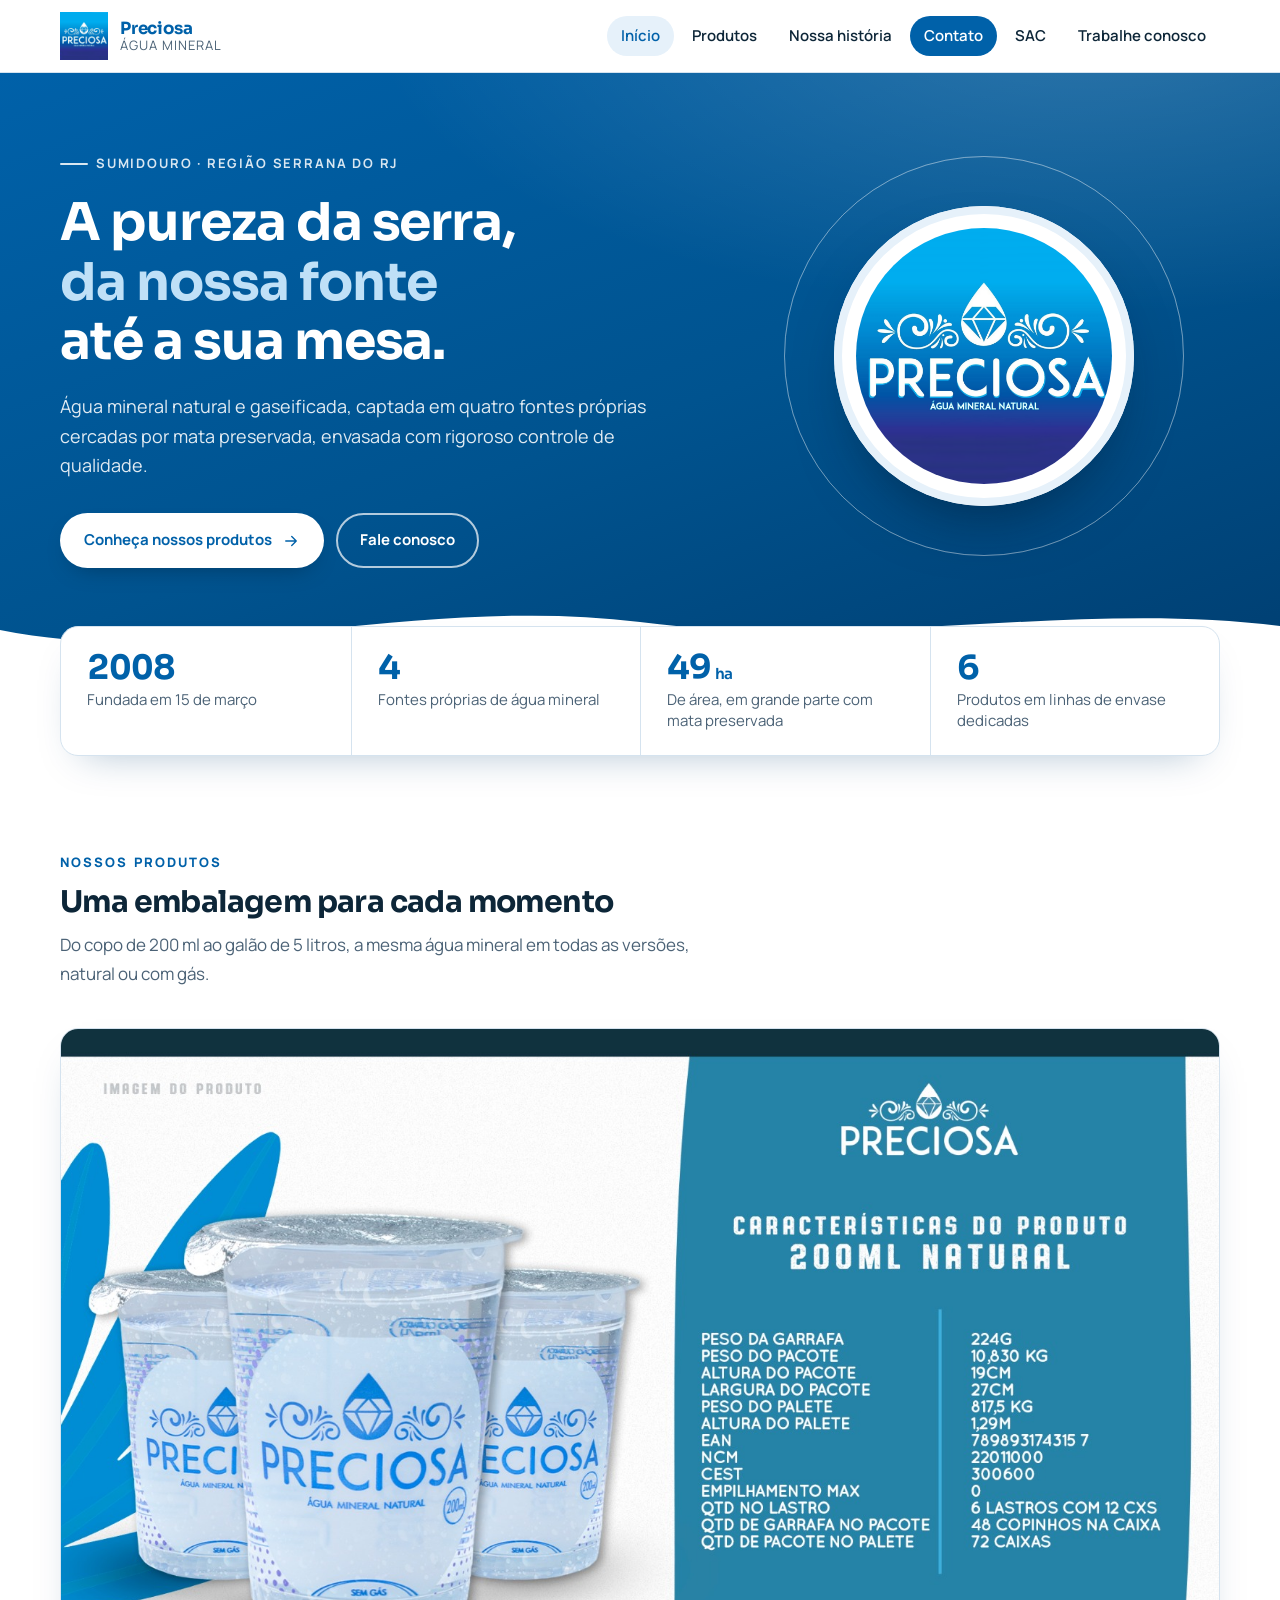
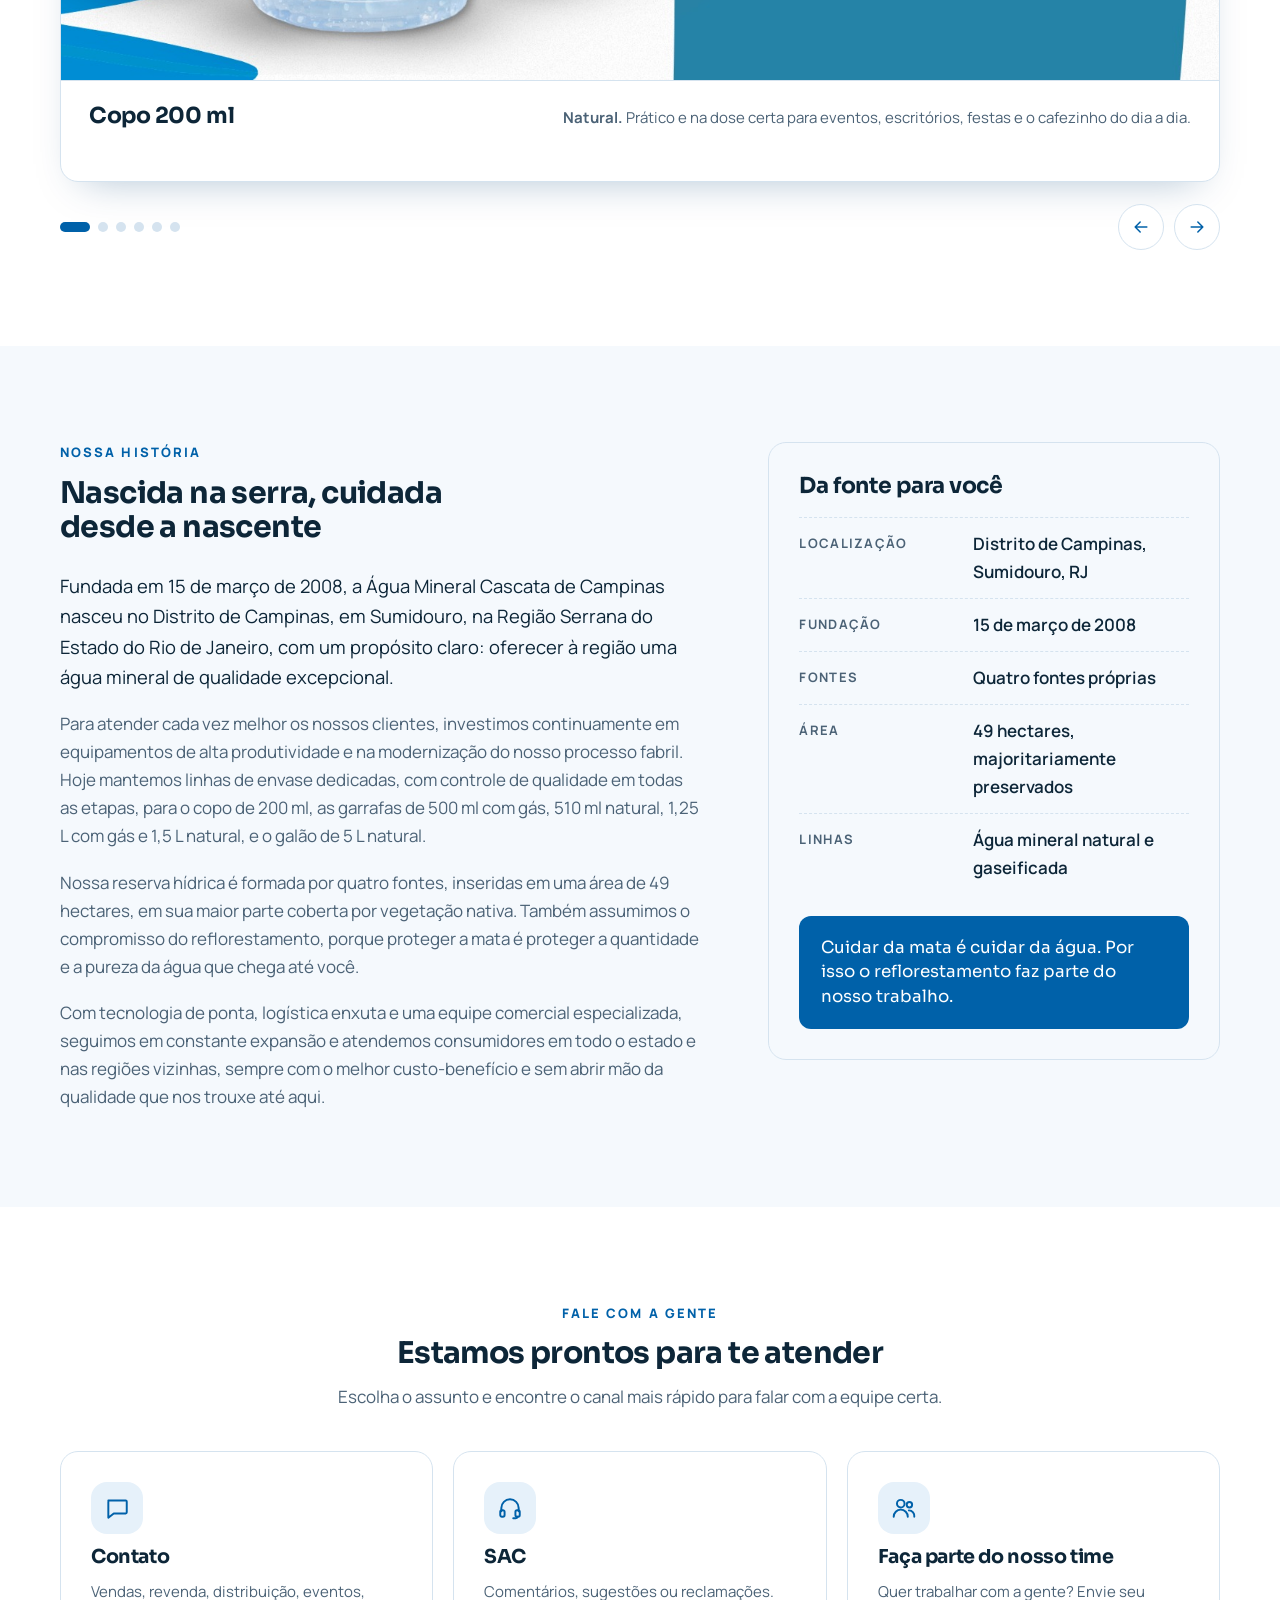
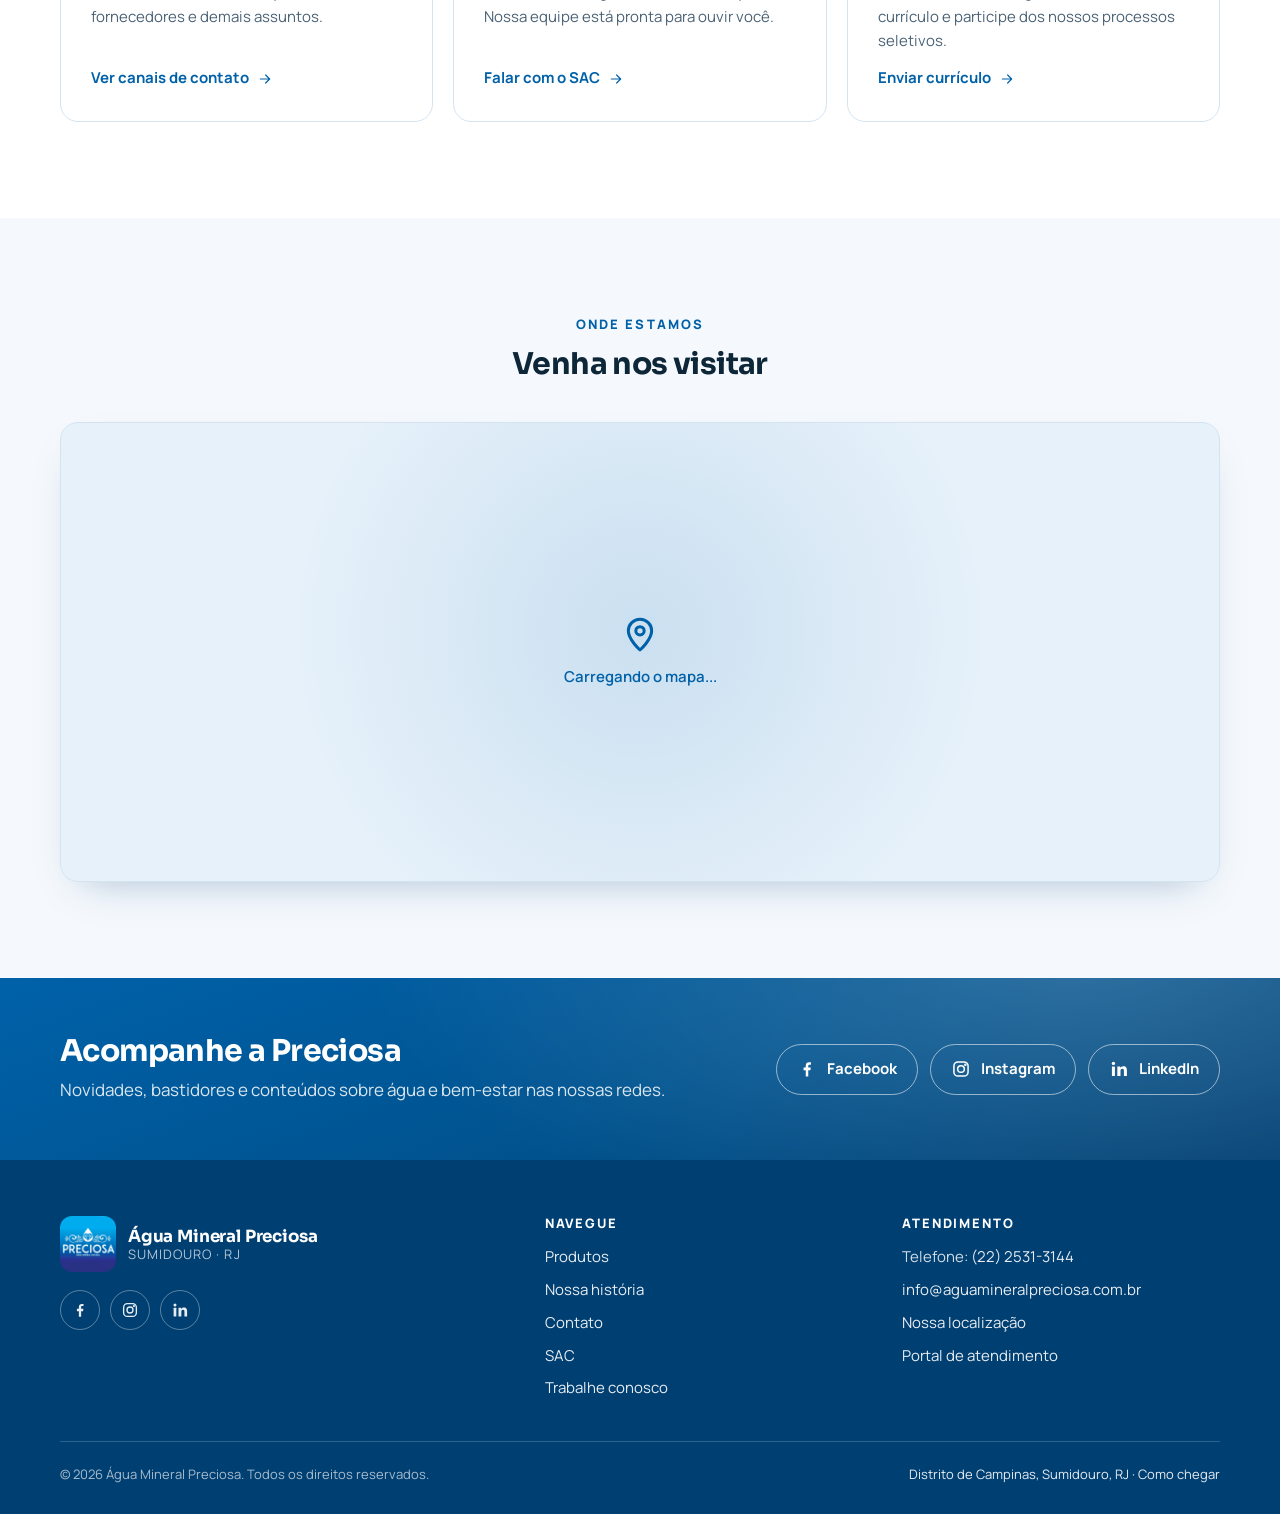
==== index.html @ ac95848d "Publica o site da Água Mineral Preciosa Páginas Início, Contato, SAC e Trabalhe Conosco, com estilos" ====
<!doctype html>
<html lang="pt-BR">
<head>
<meta charset="utf-8">
<meta name="viewport" content="width=device-width, initial-scale=1, viewport-fit=cover">
<title>Água Mineral Preciosa</title>
<meta name="claude:viewport-fit-sides" content="cover">
<meta name="description" content="Água mineral natural e gaseificada de Sumidouro, Região Serrana do Rio de Janeiro.">
<meta name="theme-color" content="#0061a9">
<link rel="icon" href="assets/img/logo.png">
<link rel="preconnect" href="https://fonts.googleapis.com">
<link rel="preconnect" href="https://fonts.gstatic.com" crossorigin>
<link rel="stylesheet" href="https://fonts.googleapis.com/css2?family=Manrope:wght@400;500;600;700;800&family=Sora:wght@600;700&display=swap">
<link rel="stylesheet" href="assets/css/style.css?v=20261021c">
</head>
<body>

<a class="pular" href="#conteudo">Pular para o conteúdo</a>
<header class="cabecalho">
  <div class="envoltorio">
    <a class="marca" href="index.html" aria-label="Água Mineral Preciosa, página inicial">
      <span class="marca-icone" data-imagem><img src="assets/img/logo.png" alt="" width="48" height="48"><svg class="gota" viewBox="0 0 64 64" width="48" height="48" aria-hidden="true"><path d="M32 5C32 5 13 28 13 41a19 19 0 0 0 38 0C51 28 32 5 32 5z" fill="#0061a9"/><path d="M24 40a8 8 0 0 0 8 8" fill="none" stroke="#ffffff" stroke-width="3.2" stroke-linecap="round"/></svg></span>
      <span class="marca-texto"><strong>Preciosa</strong><span>Água Mineral</span></span>
    </a>
    <button class="menu-botao" type="button" aria-expanded="false" aria-controls="navegacao" aria-label="Abrir menu"><svg viewBox="0 0 24 24" width="24" height="24" fill="none" stroke="currentColor" stroke-width="1.8" stroke-linecap="round" stroke-linejoin="round" aria-hidden="true"><path d="M4 7h16M4 12h16M4 17h16"/></svg></button>
    <nav class="navegacao" id="navegacao" aria-label="Menu principal">
      <ul>
        <li><a href="index.html" aria-current="page">Início</a></li><li><a href="index.html#produtos">Produtos</a></li><li><a href="index.html#historia">Nossa história</a></li><li class="nav-destaque"><a href="contato.html">Contato</a></li><li><a href="sac.html">SAC</a></li><li><a href="trabalhe-conosco.html">Trabalhe conosco</a></li>
      </ul>
    </nav>
  </div>
</header>
<main id="conteudo">

<section class="faixa-azul hero">
  <div class="bolhas" aria-hidden="true"><span></span><span></span><span></span><span></span><span></span><span></span></div>
  <div class="envoltorio">
    <div>
      <span class="selo">Sumidouro · Região Serrana do RJ</span>
      <h1>A pureza da serra, <em>da nossa fonte</em> até a sua mesa.</h1>
      <p class="lead">Água mineral natural e gaseificada, captada em quatro fontes próprias cercadas por mata preservada, envasada com rigoroso controle de qualidade.</p>
      <div class="hero-acoes">
        <a class="botao botao-claro" href="#produtos">Conheça nossos produtos <svg viewBox="0 0 24 24" width="24" height="24" fill="none" stroke="currentColor" stroke-width="1.8" stroke-linecap="round" stroke-linejoin="round" aria-hidden="true"><path d="M5 12h14M13 6l6 6-6 6"/></svg></a>
        <a class="botao botao-contorno-claro" href="contato.html">Fale conosco</a>
      </div>
    </div>
    <div class="hero-logo" aria-hidden="true">
      <span class="anel"></span><span class="anel"></span>
      <div class="moldura" data-imagem><img src="assets/img/logo.png" alt="" width="960" height="960"><svg class="gota" viewBox="0 0 64 64" width="48" height="48" aria-hidden="true"><path d="M32 5C32 5 13 28 13 41a19 19 0 0 0 38 0C51 28 32 5 32 5z" fill="#0061a9"/><path d="M24 40a8 8 0 0 0 8 8" fill="none" stroke="#ffffff" stroke-width="3.2" stroke-linecap="round"/></svg></div>
    </div>
  </div>
  <svg class="onda" viewBox="0 0 1440 70" preserveAspectRatio="none" aria-hidden="true"><path d="M0,38 C220,78 470,2 720,30 C970,58 1210,8 1440,34 L1440,70 L0,70 Z"/></svg>
</section>

<section class="numeros" aria-label="A Preciosa em números">
  <div class="envoltorio">
    <ul>
      <li><strong>2008</strong><span>Fundada em 15 de março</span></li>
      <li><strong>4</strong><span>Fontes próprias de água mineral</span></li>
      <li><strong>49<small>ha</small></strong><span>De área, em grande parte com mata preservada</span></li>
      <li><strong>6</strong><span>Produtos em linhas de envase dedicadas</span></li>
    </ul>
  </div>
</section>

<section class="secao" id="produtos" aria-labelledby="titulo-produtos">
  <div class="envoltorio">
    <div class="cabeca-secao">
      <span class="rotulo">Nossos produtos</span>
      <h2 id="titulo-produtos">Uma embalagem para cada momento</h2>
      <p>Do copo de 200 ml ao galão de 5 litros, a mesma água mineral em todas as versões, natural ou com gás.</p>
    </div>
    <div class="carrossel" data-carrossel role="region" aria-roledescription="carrossel" aria-label="Produtos Água Mineral Preciosa">
      <div class="carrossel-janela" tabindex="0">
        <div class="carrossel-trilha">
          <figure class="slide">
  <div class="slide-midia" data-imagem>
    <img src="assets/img/produtos/copo-200ml.jpg" alt="Copo 200 ml, Água Mineral Preciosa" width="1600" height="900" loading="lazy">
    <div class="slide-substituto" aria-hidden="true"><i></i><i></i><i></i><span class="tipo">Copo</span><span class="volume">200 ml</span></div>
  </div>
  <figcaption><h3>Copo 200 ml</h3><p><strong>Natural.</strong> Prático e na dose certa para eventos, escritórios, festas e o cafezinho do dia a dia.</p></figcaption>
</figure><figure class="slide">
  <div class="slide-midia" data-imagem>
    <img src="assets/img/produtos/garrafa-500ml-com-gas.jpg" alt="Garrafa 500 ml com gás, Água Mineral Preciosa" width="1600" height="900" loading="lazy">
    <div class="slide-substituto" aria-hidden="true"><i></i><i></i><i></i><span class="tipo">Com gás</span><span class="volume">500 ml</span></div>
  </div>
  <figcaption><h3>Garrafa 500 ml com gás</h3><p><strong>Gaseificada.</strong> Borbulhas leves e refrescantes para acompanhar as refeições e os bons momentos.</p></figcaption>
</figure><figure class="slide">
  <div class="slide-midia" data-imagem>
    <img src="assets/img/produtos/garrafa-510ml.jpg" alt="Garrafa 510 ml, Água Mineral Preciosa" width="1600" height="900" loading="lazy">
    <div class="slide-substituto" aria-hidden="true"><i></i><i></i><i></i><span class="tipo">Natural</span><span class="volume">510 ml</span></div>
  </div>
  <figcaption><h3>Garrafa 510 ml</h3><p><strong>Natural.</strong> A companheira ideal para levar na bolsa, na mochila, no carro ou no treino.</p></figcaption>
</figure><figure class="slide">
  <div class="slide-midia" data-imagem>
    <img src="assets/img/produtos/garrafa-1250ml-com-gas.jpg" alt="Garrafa 1,25 L com gás, Água Mineral Preciosa" width="1600" height="900" loading="lazy">
    <div class="slide-substituto" aria-hidden="true"><i></i><i></i><i></i><span class="tipo">Com gás</span><span class="volume">1,25 L</span></div>
  </div>
  <figcaption><h3>Garrafa 1,25 L com gás</h3><p><strong>Gaseificada.</strong> Tamanho família para compartilhar à mesa, com o mesmo frescor da garrafa individual.</p></figcaption>
</figure><figure class="slide">
  <div class="slide-midia" data-imagem>
    <img src="assets/img/produtos/garrafa-1500ml.jpg" alt="Garrafa 1,5 L, Água Mineral Preciosa" width="1600" height="900" loading="lazy">
    <div class="slide-substituto" aria-hidden="true"><i></i><i></i><i></i><span class="tipo">Natural</span><span class="volume">1,5 L</span></div>
  </div>
  <figcaption><h3>Garrafa 1,5 L</h3><p><strong>Natural.</strong> Hidratação para o dia inteiro, em casa ou no trabalho.</p></figcaption>
</figure><figure class="slide">
  <div class="slide-midia" data-imagem>
    <img src="assets/img/produtos/galao-5l.jpg" alt="Galão 5 L, Água Mineral Preciosa" width="1600" height="900" loading="lazy">
    <div class="slide-substituto" aria-hidden="true"><i></i><i></i><i></i><span class="tipo">Natural</span><span class="volume">5 L</span></div>
  </div>
  <figcaption><h3>Galão 5 L</h3><p><strong>Natural.</strong> Economia e praticidade para a cozinha, a casa toda e o preparo dos alimentos.</p></figcaption>
</figure>
        </div>
      </div>
      <div class="carrossel-controles">
        <div class="carrossel-pontos" aria-label="Escolher produto"></div>
        <div class="carrossel-setas">
          <button class="seta" type="button" data-anterior aria-label="Produto anterior"><svg viewBox="0 0 24 24" width="24" height="24" fill="none" stroke="currentColor" stroke-width="1.8" stroke-linecap="round" stroke-linejoin="round" aria-hidden="true"><path d="M19 12H5M11 6l-6 6 6 6"/></svg></button>
          <button class="seta" type="button" data-proximo aria-label="Próximo produto"><svg viewBox="0 0 24 24" width="24" height="24" fill="none" stroke="currentColor" stroke-width="1.8" stroke-linecap="round" stroke-linejoin="round" aria-hidden="true"><path d="M5 12h14M13 6l6 6-6 6"/></svg></button>
        </div>
      </div>
      <p class="so-leitor" aria-live="polite" data-anuncio></p>
    </div>
  </div>
</section>

<section class="secao secao-nevoa" id="historia" aria-labelledby="titulo-historia">
  <div class="envoltorio">
    <div class="historia">
      <div class="historia-texto">
        <div class="cabeca-secao" style="margin-bottom:8px">
          <span class="rotulo">Nossa história</span>
          <h2 id="titulo-historia">Nascida na serra, cuidada desde a nascente</h2>
        </div>
        <p>Fundada em 15 de março de 2008, a Água Mineral Cascata de Campinas nasceu no Distrito de Campinas, em Sumidouro, na Região Serrana do Estado do Rio de Janeiro, com um propósito claro: oferecer à região uma água mineral de qualidade excepcional.</p>
        <p>Para atender cada vez melhor os nossos clientes, investimos continuamente em equipamentos de alta produtividade e na modernização do nosso processo fabril. Hoje mantemos linhas de envase dedicadas, com controle de qualidade em todas as etapas, para o copo de 200 ml, as garrafas de 500 ml com gás, 510 ml natural, 1,25 L com gás e 1,5 L natural, e o galão de 5 L natural.</p>
        <p>Nossa reserva hídrica é formada por quatro fontes, inseridas em uma área de 49 hectares, em sua maior parte coberta por vegetação nativa. Também assumimos o compromisso do reflorestamento, porque proteger a mata é proteger a quantidade e a pureza da água que chega até você.</p>
        <p>Com tecnologia de ponta, logística enxuta e uma equipe comercial especializada, seguimos em constante expansão e atendemos consumidores em todo o estado e nas regiões vizinhas, sempre com o melhor custo-benefício e sem abrir mão da qualidade que nos trouxe até aqui.</p>
      </div>
      <aside class="ficha" aria-label="Ficha da empresa">
        <h3>Da fonte para você</h3>
        <dl>
          <div><dt>Localização</dt><dd>Distrito de Campinas, Sumidouro, RJ</dd></div>
          <div><dt>Fundação</dt><dd>15 de março de 2008</dd></div>
          <div><dt>Fontes</dt><dd>Quatro fontes próprias</dd></div>
          <div><dt>Área</dt><dd>49 hectares, majoritariamente preservados</dd></div>
          <div><dt>Linhas</dt><dd>Água mineral natural e gaseificada</dd></div>
        </dl>
        <blockquote>Cuidar da mata é cuidar da água. Por isso o reflorestamento faz parte do nosso trabalho.</blockquote>
      </aside>
    </div>
  </div>
</section>

<section class="secao" aria-labelledby="titulo-fale">
  <div class="envoltorio">
    <div class="cabeca-secao centro">
      <span class="rotulo">Fale com a gente</span>
      <h2 id="titulo-fale">Estamos prontos para te atender</h2>
      <p>Escolha o assunto e encontre o canal mais rápido para falar com a equipe certa.</p>
    </div>
    <div class="atalhos">
      <a class="atalho" href="contato.html">
        <span class="icone"><svg viewBox="0 0 24 24" width="24" height="24" fill="none" stroke="currentColor" stroke-width="1.8" stroke-linecap="round" stroke-linejoin="round" aria-hidden="true"><path d="M4 5h16a1 1 0 0 1 1 1v10a1 1 0 0 1-1 1H9l-5 4V6a1 1 0 0 1 1-1z"/></svg></span>
        <h3>Contato</h3>
        <p>Vendas, revenda, distribuição, eventos, fornecedores e demais assuntos.</p>
        <span class="ir">Ver canais de contato <svg viewBox="0 0 24 24" width="24" height="24" fill="none" stroke="currentColor" stroke-width="1.8" stroke-linecap="round" stroke-linejoin="round" aria-hidden="true"><path d="M5 12h14M13 6l6 6-6 6"/></svg></span>
      </a>
      <a class="atalho" href="sac.html">
        <span class="icone"><svg viewBox="0 0 24 24" width="24" height="24" fill="none" stroke="currentColor" stroke-width="1.8" stroke-linecap="round" stroke-linejoin="round" aria-hidden="true"><path d="M4 15v-3a8 8 0 0 1 16 0v3"/><rect x="3" y="14" width="4" height="6" rx="1.5"/><rect x="17" y="14" width="4" height="6" rx="1.5"/><path d="M19 20c0 1-1.5 1.5-4 1.5"/></svg></span>
        <h3>SAC</h3>
        <p>Comentários, sugestões ou reclamações. Nossa equipe está pronta para ouvir você.</p>
        <span class="ir">Falar com o SAC <svg viewBox="0 0 24 24" width="24" height="24" fill="none" stroke="currentColor" stroke-width="1.8" stroke-linecap="round" stroke-linejoin="round" aria-hidden="true"><path d="M5 12h14M13 6l6 6-6 6"/></svg></span>
      </a>
      <a class="atalho" href="trabalhe-conosco.html">
        <span class="icone"><svg viewBox="0 0 24 24" width="24" height="24" fill="none" stroke="currentColor" stroke-width="1.8" stroke-linecap="round" stroke-linejoin="round" aria-hidden="true"><circle cx="9" cy="8" r="3.5"/><path d="M2.5 20a6.5 6.5 0 0 1 13 0"/><circle cx="17" cy="9" r="2.5"/><path d="M16.5 14.2A5 5 0 0 1 21.5 20"/></svg></span>
        <h3>Faça parte do nosso time</h3>
        <p>Quer trabalhar com a gente? Envie seu currículo e participe dos nossos processos seletivos.</p>
        <span class="ir">Enviar currículo <svg viewBox="0 0 24 24" width="24" height="24" fill="none" stroke="currentColor" stroke-width="1.8" stroke-linecap="round" stroke-linejoin="round" aria-hidden="true"><path d="M5 12h14M13 6l6 6-6 6"/></svg></span>
      </a>
    </div>
  </div>
</section>


<section class="secao secao-nevoa" id="localizacao" aria-labelledby="titulo-local">
  <div class="envoltorio">
    <div class="cabeca-secao centro">
      <span class="rotulo">Onde estamos</span>
      <h2 id="titulo-local">Venha nos visitar</h2>
    </div>
    <div class="local">
      <div class="local-mapa">
        <div class="mapa-aviso" aria-hidden="true"><svg viewBox="0 0 24 24" width="24" height="24" fill="none" stroke="currentColor" stroke-width="1.8" stroke-linecap="round" stroke-linejoin="round" aria-hidden="true"><path d="M12 21s-7-6.2-7-11.5a7 7 0 0 1 14 0C19 14.8 12 21 12 21z"/><circle cx="12" cy="9.5" r="2.5"/></svg><span>Carregando o mapa...</span></div>
        <iframe src="https://www.google.com/maps/embed?pb=!1m18!1m12!1m3!1d14779.612912138762!2d-42.6586987!3d-22.1677554!2m3!1f0!2f0!3f0!3m2!1i1024!2i768!4f13.1!3m3!1m2!1s0x98052f162a4851%3A0xdc856618bc1b3197!2s%C3%81gua%20Mineral%20Preciosa!5e0!3m2!1spt-BR!2sbr!4v1792597951836!5m2!1spt-BR!2sbr" title="Mapa com a localização da Água Mineral Preciosa em Sumidouro, RJ" width="600" height="450" style="border:0;" allowfullscreen="" loading="lazy" referrerpolicy="strict-origin-when-cross-origin"></iframe>
      </div>
    </div>
  </div>
</section>

<section class="faixa-azul faixa-redes" aria-labelledby="titulo-redes">
  <div class="bolhas" aria-hidden="true"><span></span><span></span><span></span><span></span><span></span><span></span></div>
  <div class="envoltorio">
    <div>
      <h2 id="titulo-redes">Acompanhe a Preciosa</h2>
      <p>Novidades, bastidores e conteúdos sobre água e bem-estar nas nossas redes.</p>
    </div>
    <div class="redes"><a class="rede" href="https://www.facebook.com/aguamineralpreciosa/" target="_blank" rel="noopener"><svg viewBox="0 0 24 24" width="24" height="24" fill="currentColor" aria-hidden="true"><path d="M13.5 21v-7.5h2.6l.4-3.2h-3V8.4c0-.9.3-1.6 1.6-1.6h1.6V4c-.3 0-1.2-.1-2.3-.1-2.3 0-3.9 1.4-3.9 4v2.4H7.9v3.2h2.6V21z"/></svg>Facebook</a><a class="rede" href="https://www.instagram.com/aguamineralpreciosa/" target="_blank" rel="noopener"><svg viewBox="0 0 24 24" width="24" height="24" fill="none" stroke="currentColor" stroke-width="1.8" stroke-linecap="round" stroke-linejoin="round" aria-hidden="true"><rect x="3.5" y="3.5" width="17" height="17" rx="5"/><circle cx="12" cy="12" r="4"/><circle cx="17.2" cy="6.8" r=".6" fill="currentColor"/></svg>Instagram</a><a class="rede" href="https://www.linkedin.com/company/%C3%A1gua-mineral-preciosa" target="_blank" rel="noopener"><svg viewBox="0 0 24 24" width="24" height="24" fill="currentColor" aria-hidden="true"><rect x="3.5" y="9" width="3.6" height="11.5" rx=".5"/><circle cx="5.3" cy="5.3" r="2"/><path d="M10 9h3.4v1.6c.6-1 1.9-1.9 3.8-1.9 3.6 0 4.3 2.4 4.3 5.4v6.4h-3.6v-5.7c0-1.4 0-3.1-1.9-3.1s-2.2 1.5-2.2 3v5.8H10z"/></svg>LinkedIn</a></div>
  </div>
</section>

</main>

<footer class="rodape">
  <div class="envoltorio">
    <div class="rodape-grade">
      <div class="rodape-sobre">
        <a class="marca" href="index.html" aria-label="Água Mineral Preciosa, página inicial">
          <span class="marca-icone" data-imagem><img src="assets/img/logo.png" alt="" width="56" height="56"><svg class="gota" viewBox="0 0 64 64" width="48" height="48" aria-hidden="true"><path d="M32 5C32 5 13 28 13 41a19 19 0 0 0 38 0C51 28 32 5 32 5z" fill="#0061a9"/><path d="M24 40a8 8 0 0 0 8 8" fill="none" stroke="#ffffff" stroke-width="3.2" stroke-linecap="round"/></svg></span>
          <span class="marca-texto"><strong>Água Mineral Preciosa</strong><span>Sumidouro · RJ</span></span>
        </a>
        <div class="rodape-redes"><a href="https://www.facebook.com/aguamineralpreciosa/" target="_blank" rel="noopener" aria-label="Facebook"><svg viewBox="0 0 24 24" width="24" height="24" fill="currentColor" aria-hidden="true"><path d="M13.5 21v-7.5h2.6l.4-3.2h-3V8.4c0-.9.3-1.6 1.6-1.6h1.6V4c-.3 0-1.2-.1-2.3-.1-2.3 0-3.9 1.4-3.9 4v2.4H7.9v3.2h2.6V21z"/></svg></a><a href="https://www.instagram.com/aguamineralpreciosa/" target="_blank" rel="noopener" aria-label="Instagram"><svg viewBox="0 0 24 24" width="24" height="24" fill="none" stroke="currentColor" stroke-width="1.8" stroke-linecap="round" stroke-linejoin="round" aria-hidden="true"><rect x="3.5" y="3.5" width="17" height="17" rx="5"/><circle cx="12" cy="12" r="4"/><circle cx="17.2" cy="6.8" r=".6" fill="currentColor"/></svg></a><a href="https://www.linkedin.com/company/%C3%A1gua-mineral-preciosa" target="_blank" rel="noopener" aria-label="LinkedIn"><svg viewBox="0 0 24 24" width="24" height="24" fill="currentColor" aria-hidden="true"><rect x="3.5" y="9" width="3.6" height="11.5" rx=".5"/><circle cx="5.3" cy="5.3" r="2"/><path d="M10 9h3.4v1.6c.6-1 1.9-1.9 3.8-1.9 3.6 0 4.3 2.4 4.3 5.4v6.4h-3.6v-5.7c0-1.4 0-3.1-1.9-3.1s-2.2 1.5-2.2 3v5.8H10z"/></svg></a></div>
      </div>
      <div>
        <h2>Navegue</h2>
        <ul>
          <li><a href="index.html#produtos">Produtos</a></li>
          <li><a href="index.html#historia">Nossa história</a></li>
          <li><a href="contato.html">Contato</a></li>
          <li><a href="sac.html">SAC</a></li>
          <li><a href="trabalhe-conosco.html">Trabalhe conosco</a></li>
        </ul>
      </div>
      <div>
        <h2>Atendimento</h2>
        <ul>
          <li>Telefone: <a href="tel:+552225313144">(22) 2531-3144</a></li>
          <li><a href="mailto:info@aguamineralpreciosa.com.br">info@aguamineralpreciosa.com.br</a></li>
          <li><a href="https://maps.app.goo.gl/1JVVENBnwkjkBkMn6" target="_blank" rel="noopener">Nossa localização</a></li>
          <li><a href="https://portal.aguamineralpreciosa.com.br" target="_blank" rel="noopener">Portal de atendimento</a></li>
        </ul>
      </div>
    </div>
    <div class="rodape-base">
      <span>© <span data-ano>2026</span> Água Mineral Preciosa. Todos os direitos reservados.</span>
      <a href="https://www.google.com/maps/dir/?api=1&destination=-22.1645905,-42.6588472" target="_blank" rel="noopener">Distrito de Campinas, Sumidouro, RJ · Como chegar</a>
    </div>
  </div>
</footer>
<script src="assets/js/site.js?v=20261021c"></script>
</body>
</html>
---- assets/css/style.css ----
/* Água Mineral Preciosa
   Layout: faixas de largura total (azul e branco) com conteúdo centralizado em 1160px,
   ondas suaves separando as faixas e bolhas discretas como detalhe de marca.
   Tema único e claro, por escolha: identidade azul #0061a9 sobre branco. */

:root {
  --azul: #0061a9;
  --azul-profundo: #003f72;
  --azul-medio: #2b84c6;
  --azul-claro: #e6f1fa;
  --azul-nevoa: #f5f9fd;
  --branco: #ffffff;
  --tinta: #0d2638;
  --tinta-suave: #4b6276;
  --linha: #d5e3ef;
  --verde-wpp: #128c4b;

  --fonte-display: "Sora", "Segoe UI", system-ui, -apple-system, sans-serif;
  --fonte-texto: "Manrope", "Segoe UI", system-ui, -apple-system, sans-serif;

  --t-xs: 0.8125rem;
  --t-sm: 0.9375rem;
  --t-md: 1.0625rem;
  --t-lg: 1.375rem;
  --t-xl: 1.875rem;
  --t-2xl: clamp(2rem, 1.4rem + 2.6vw, 3.25rem);

  --raio: 18px;
  --raio-sm: 12px;
  --sombra: 0 18px 40px -22px rgba(0, 63, 114, 0.35);
  --largura: 1160px;
  color-scheme: light;
}

*, *::before, *::after { box-sizing: border-box; }

html { scroll-behavior: smooth; }
@media (prefers-reduced-motion: reduce) {
  html { scroll-behavior: auto; }
  *, *::before, *::after { animation: none !important; transition: none !important; }
}

body {
  margin: 0;
  background: var(--branco);
  color: var(--tinta);
  font-family: var(--fonte-texto);
  font-size: var(--t-md);
  line-height: 1.65;
  -webkit-font-smoothing: antialiased;
}

body::before {
  content: "";
  position: fixed;
  inset: 0 0 auto;
  height: env(safe-area-inset-top, 0px);
  z-index: 60;
  background: var(--branco);
}

img { max-width: 100%; display: block; }
a { color: var(--azul); }
:focus-visible { outline: 3px solid var(--azul-medio); outline-offset: 3px; border-radius: 6px; }

h1, h2, h3 {
  font-family: var(--fonte-display);
  color: var(--tinta);
  line-height: 1.15;
  letter-spacing: -0.02em;
  text-wrap: balance;
  margin: 0;
}

p { margin: 0; }

.envoltorio {
  width: 100%;
  max-width: calc(var(--largura) + 2 * 24px);
  margin-inline: auto;
  padding-left: max(16px, env(safe-area-inset-left, 0px));
  padding-right: max(16px, env(safe-area-inset-right, 0px));
}
@media (min-width: 720px) {
  .envoltorio {
    padding-left: max(24px, env(safe-area-inset-left, 0px));
    padding-right: max(24px, env(safe-area-inset-right, 0px));
  }
}

.pular {
  position: absolute;
  left: 12px;
  top: -60px;
  background: var(--azul);
  color: var(--branco);
  padding: 10px 16px;
  border-radius: 10px;
  z-index: 100;
}
.pular:focus { top: 12px; }

/* ---------- Cabeçalho ---------- */
.cabecalho {
  position: sticky;
  top: env(safe-area-inset-top, 0px);
  z-index: 50;
  background: rgba(255, 255, 255, 0.94);
  backdrop-filter: saturate(160%) blur(10px);
  -webkit-backdrop-filter: saturate(160%) blur(10px);
  border-bottom: 1px solid var(--linha);
}
.cabecalho .envoltorio {
  display: flex;
  align-items: center;
  justify-content: space-between;
  gap: 16px;
  min-height: 72px;
}

.marca {
  display: flex;
  align-items: center;
  gap: 12px;
  text-decoration: none;
  color: var(--tinta);
  min-width: 0;
}
.marca-icone {
  width: 48px;
  height: 48px;
  flex: none;
  display: grid;
  place-items: center;
}
.marca-icone img { width: 100%; height: 100%; object-fit: contain; }
.marca-texto { display: flex; flex-direction: column; line-height: 1.1; min-width: 0; }
.marca-texto strong { font-family: var(--fonte-display); font-size: 1.05rem; color: var(--azul); letter-spacing: -0.01em; }
.marca-texto span { font-size: var(--t-xs); color: var(--tinta-suave); letter-spacing: 0.08em; text-transform: uppercase; }

/* Gota substituta quando a logo ainda não foi colocada */
.gota { display: none; width: 100%; height: 100%; }
.sem-imagem > img { display: none; }
.sem-imagem > .gota { display: block; }

.menu-botao {
  display: none;
  width: 44px;
  height: 44px;
  border: 1px solid var(--linha);
  border-radius: 12px;
  background: var(--branco);
  color: var(--azul);
  cursor: pointer;
  place-items: center;
}
.menu-botao svg { width: 22px; height: 22px; }

.navegacao ul {
  list-style: none;
  margin: 0;
  padding: 0;
  display: flex;
  align-items: center;
  gap: 4px;
}
.navegacao a {
  display: block;
  padding: 8px 14px;
  border-radius: 999px;
  text-decoration: none;
  color: var(--tinta);
  font-weight: 600;
  font-size: var(--t-sm);
  transition: background-color .2s, color .2s;
}
.navegacao a:hover { background: var(--azul-claro); color: var(--azul); }
.navegacao a[aria-current="page"] { color: var(--azul); background: var(--azul-claro); }
.navegacao .nav-destaque a { background: var(--azul); color: var(--branco); }
.navegacao .nav-destaque a:hover { background: var(--azul-profundo); color: var(--branco); }

@media (max-width: 960px) {
  .menu-botao { display: grid; }
  .navegacao {
    position: absolute;
    left: 0;
    right: 0;
    top: 100%;
    background: var(--branco);
    border-bottom: 1px solid var(--linha);
    box-shadow: var(--sombra);
    padding-block: 8px 16px;
    padding-left: max(16px, env(safe-area-inset-left, 0px));
    padding-right: max(16px, env(safe-area-inset-right, 0px));
  }
  .navegacao ul { flex-direction: column; align-items: stretch; }
  .navegacao a { padding: 12px 16px; border-radius: 12px; font-size: var(--t-md); }
  .js .navegacao:not(.aberta) { display: none; }
}

/* ---------- Botões ---------- */
.botao {
  display: inline-flex;
  align-items: center;
  justify-content: center;
  gap: 10px;
  padding: 13px 22px;
  border-radius: 999px;
  font-family: var(--fonte-texto);
  font-weight: 700;
  font-size: var(--t-sm);
  text-decoration: none;
  border: 2px solid transparent;
  cursor: pointer;
  transition: transform .2s, background-color .2s, color .2s, border-color .2s, box-shadow .2s;
}
.botao svg { width: 18px; height: 18px; flex: none; }
.botao:hover { transform: translateY(-2px); }
.botao-claro { background: var(--branco); color: var(--azul); box-shadow: 0 10px 24px -12px rgba(0, 0, 0, .35); }
.botao-contorno-claro { border-color: rgba(255, 255, 255, .7); color: var(--branco); }
.botao-contorno-claro:hover { background: rgba(255, 255, 255, .12); }
.botao-azul { background: var(--azul); color: var(--branco); }
.botao-azul:hover { background: var(--azul-profundo); }
.botao-contorno { border-color: var(--linha); color: var(--azul); background: var(--branco); }
.botao-contorno:hover { border-color: var(--azul); }
.botao-wpp { background: var(--verde-wpp); color: var(--branco); }
.botao-wpp:hover { background: #0d7a40; }

/* ---------- Faixa azul (hero) ---------- */
.faixa-azul {
  position: relative;
  overflow: hidden;
  color: var(--branco);
  background:
    radial-gradient(1200px 500px at 85% -10%, rgba(255, 255, 255, .18), transparent 60%),
    linear-gradient(160deg, var(--azul) 0%, #00538f 55%, var(--azul-profundo) 100%);
}
.faixa-azul h1, .faixa-azul h2 { color: var(--branco); }

.bolhas { position: absolute; inset: 0; pointer-events: none; }
.bolhas span {
  position: absolute;
  bottom: -40px;
  border-radius: 50%;
  border: 1.5px solid rgba(255, 255, 255, .35);
  background: radial-gradient(circle at 30% 30%, rgba(255, 255, 255, .35), rgba(255, 255, 255, .04) 60%);
  animation: subir linear infinite;
}
.bolhas span:nth-child(1) { left: 8%;  width: 14px; height: 14px; animation-duration: 14s; animation-delay: -2s; }
.bolhas span:nth-child(2) { left: 22%; width: 8px;  height: 8px;  animation-duration: 11s; animation-delay: -7s; }
.bolhas span:nth-child(3) { left: 41%; width: 20px; height: 20px; animation-duration: 18s; animation-delay: -4s; }
.bolhas span:nth-child(4) { left: 58%; width: 10px; height: 10px; animation-duration: 13s; animation-delay: -9s; }
.bolhas span:nth-child(5) { left: 73%; width: 16px; height: 16px; animation-duration: 16s; animation-delay: -1s; }
.bolhas span:nth-child(6) { left: 90%; width: 9px;  height: 9px;  animation-duration: 12s; animation-delay: -6s; }
@keyframes subir {
  0%   { transform: translate(0, 0); opacity: 0; }
  10%  { opacity: 1; }
  50%  { transform: translate(14px, -50vh); }
  100% { transform: translate(-6px, -110vh); opacity: 0; }
}

.onda { display: block; width: 100%; height: 70px; position: relative; z-index: 1; }
.onda path { fill: var(--branco); }
.onda.para-nevoa path { fill: var(--azul-nevoa); }

.hero .envoltorio {
  position: relative;
  z-index: 1;
  display: grid;
  grid-template-columns: minmax(0, 1.15fr) minmax(0, .85fr);
  align-items: center;
  gap: 48px;
  padding-block: 72px 24px;
}
.selo {
  display: inline-flex;
  align-items: center;
  gap: 8px;
  font-size: var(--t-xs);
  font-weight: 700;
  letter-spacing: .14em;
  text-transform: uppercase;
  color: rgba(255, 255, 255, .85);
}
.selo::before { content: ""; width: 28px; height: 2px; background: currentColor; border-radius: 2px; }
.hero h1 { font-size: var(--t-2xl); margin-top: 18px; font-weight: 700; }
.hero h1 em { font-style: normal; color: #bfe0f7; }
.hero p.lead { margin-top: 20px; font-size: 1.125rem; color: rgba(255, 255, 255, .88); max-width: 34em; }
.hero-acoes { display: flex; flex-wrap: wrap; gap: 12px; margin-top: 32px; }

.hero-logo { position: relative; display: grid; place-items: center; }
.hero-logo .anel {
  position: absolute;
  width: 100%;
  max-width: 400px;
  aspect-ratio: 1;
  border-radius: 50%;
  border: 1px solid rgba(255, 255, 255, .25);
  animation: ondular 6s ease-out infinite;
}
.hero-logo .anel:nth-child(2) { animation-delay: -3s; }
@keyframes ondular {
  0% { transform: scale(.72); opacity: .9; }
  100% { transform: scale(1.12); opacity: 0; }
}
.hero-logo .moldura {
  position: relative;
  width: min(300px, 70vw);
  max-width: 100%;
  aspect-ratio: 1;
  border-radius: 50%;
  background: var(--branco);
  padding: 22px;
  box-shadow: 0 30px 60px -25px rgba(0, 20, 40, .55), inset 0 0 0 8px var(--azul-claro);
  display: grid;
  place-items: center;
  overflow: hidden;
}
.hero-logo .moldura img { width: 100%; height: 100%; object-fit: contain; border-radius: 50%; }
.hero-logo .moldura .gota { width: 55%; height: 55%; }

@media (max-width: 820px) {
  .hero .envoltorio { grid-template-columns: 1fr; padding-block: 48px 8px; gap: 36px; }
  .hero-logo { order: -1; }
  .hero-logo .moldura { width: min(190px, 52vw); padding: 14px; }
  .hero-logo .anel { max-width: 260px; }
}

/* ---------- Números ---------- */
.numeros {
  position: relative;
  z-index: 2;
  margin-top: -36px;
}
.numeros ul {
  list-style: none;
  margin: 0;
  padding: 0;
  display: grid;
  grid-template-columns: repeat(4, minmax(0, 1fr));
  background: var(--branco);
  border: 1px solid var(--linha);
  border-radius: var(--raio);
  box-shadow: var(--sombra);
}
.numeros li { padding: 24px 26px; display: flex; flex-direction: column; gap: 4px; min-width: 0; }
.numeros li + li { border-left: 1px solid var(--linha); }
.numeros strong {
  font-family: var(--fonte-display);
  font-size: 2.1rem;
  color: var(--azul);
  line-height: 1;
  font-variant-numeric: tabular-nums;
  letter-spacing: -0.03em;
}
.numeros strong small { font-size: .95rem; margin-left: 4px; font-weight: 600; }
.numeros span { color: var(--tinta-suave); font-size: var(--t-sm); line-height: 1.4; }
@media (max-width: 820px) {
  .numeros ul { grid-template-columns: repeat(2, minmax(0, 1fr)); }
  .numeros li:nth-child(3) { border-left: 0; }
  .numeros li:nth-child(n+3) { border-top: 1px solid var(--linha); }
}

/* ---------- Seções ---------- */
.secao { padding-block: 96px; }
.secao-nevoa { background: var(--azul-nevoa); }
.cabeca-secao { display: flex; flex-direction: column; gap: 12px; max-width: 640px; margin-bottom: 40px; }
.cabeca-secao.centro { margin-inline: auto; text-align: center; align-items: center; }
.rotulo {
  font-size: var(--t-xs);
  font-weight: 800;
  letter-spacing: .16em;
  text-transform: uppercase;
  color: var(--azul);
}
.cabeca-secao h2 { font-size: var(--t-xl); }
.cabeca-secao p { color: var(--tinta-suave); }
@media (max-width: 720px) { .secao { padding-block: 64px; } }

/* ---------- Carrossel ---------- */
.carrossel { position: relative; }
.carrossel-janela {
  overflow: hidden;
  border-radius: var(--raio);
  background: var(--branco);
  box-shadow: var(--sombra);
  border: 1px solid var(--linha);
  touch-action: pan-y;
}
.carrossel-trilha {
  display: flex;
  transition: transform .6s cubic-bezier(.22, .8, .25, 1);
  will-change: transform;
}
.slide { flex: 0 0 100%; min-width: 0; margin: 0; }
.slide-midia {
  position: relative;
  aspect-ratio: 16 / 9;
  max-width: 100%;
  background: var(--azul-claro);
  overflow: hidden;
}
.slide-midia img { width: 100%; height: 100%; object-fit: cover; }
.slide-substituto {
  display: none;
  position: absolute;
  inset: 0;
  background:
    radial-gradient(circle at 78% 30%, rgba(255, 255, 255, .22), transparent 40%),
    linear-gradient(140deg, var(--azul) 0%, var(--azul-profundo) 100%);
  color: var(--branco);
  padding: 6%;
  flex-direction: column;
  justify-content: flex-end;
  gap: 6px;
}
.slide-substituto .volume {
  font-family: var(--fonte-display);
  font-size: clamp(2.6rem, 9vw, 6.5rem);
  font-weight: 700;
  line-height: .95;
  letter-spacing: -0.04em;
}
.slide-substituto .tipo {
  font-size: var(--t-sm);
  letter-spacing: .18em;
  text-transform: uppercase;
  font-weight: 700;
  color: #bfe0f7;
}
.slide-substituto i {
  position: absolute;
  border-radius: 50%;
  border: 2px solid rgba(255, 255, 255, .3);
}
.slide-substituto i:nth-of-type(1) { width: 18%; aspect-ratio: 1; right: 12%; top: 14%; }
.slide-substituto i:nth-of-type(2) { width: 7%;  aspect-ratio: 1; right: 34%; top: 46%; }
.slide-substituto i:nth-of-type(3) { width: 4%;  aspect-ratio: 1; right: 22%; top: 62%; }
.sem-imagem > .slide-substituto { display: flex; }

.slide figcaption {
  display: flex;
  align-items: baseline;
  justify-content: space-between;
  flex-wrap: wrap;
  gap: 6px 24px;
  padding: 22px 28px 26px;
  border-top: 1px solid var(--linha);
}
.slide figcaption h3 { font-size: var(--t-lg); }
.slide figcaption p { color: var(--tinta-suave); font-size: var(--t-sm); max-width: 44em; min-width: 0; }

.carrossel-controles {
  display: flex;
  align-items: center;
  justify-content: space-between;
  gap: 16px;
  margin-top: 22px;
}
.carrossel-pontos { display: flex; flex-wrap: wrap; gap: 8px; }
.carrossel-pontos button {
  width: 10px;
  height: 10px;
  padding: 0;
  border-radius: 999px;
  border: 0;
  background: var(--linha);
  cursor: pointer;
  transition: width .3s, background-color .3s;
}
.carrossel-pontos button[aria-current="true"] { width: 30px; background: var(--azul); }
.carrossel-setas { display: flex; gap: 10px; }
.seta {
  width: 46px;
  height: 46px;
  border-radius: 50%;
  border: 1.5px solid var(--linha);
  background: var(--branco);
  color: var(--azul);
  display: grid;
  place-items: center;
  cursor: pointer;
  transition: border-color .2s, background-color .2s, color .2s;
}
.seta:hover { border-color: var(--azul); background: var(--azul); color: var(--branco); }
.seta svg { width: 20px; height: 20px; }
@media (max-width: 600px) {
  .slide figcaption { padding: 18px 18px 20px; }
}

/* ---------- História ---------- */
.historia {
  display: grid;
  grid-template-columns: minmax(0, 1.3fr) minmax(0, .9fr);
  gap: 56px;
  align-items: start;
}
.historia-texto { display: flex; flex-direction: column; gap: 18px; max-width: 64ch; }
.historia-texto p { color: var(--tinta-suave); }
.historia-texto p:first-of-type { color: var(--tinta); font-size: 1.15rem; }
.ficha {
  position: sticky;
  top: calc(env(safe-area-inset-top, 0px) + 96px);
  background: var(--azul-nevoa);
  border: 1px solid var(--linha);
  border-radius: var(--raio);
  padding: 30px;
}
.ficha h3 { font-size: var(--t-lg); margin-bottom: 18px; }
.ficha dl { margin: 0; display: grid; gap: 0; }
.ficha dl > div {
  display: grid;
  grid-template-columns: 9.5em minmax(0, 1fr);
  gap: 12px;
  padding-block: 12px;
  border-top: 1px dashed var(--linha);
}
.ficha dt { font-size: var(--t-xs); text-transform: uppercase; letter-spacing: .1em; font-weight: 700; color: var(--tinta-suave); padding-top: 3px; }
.ficha dd { margin: 0; font-weight: 600; color: var(--tinta); }
.ficha blockquote {
  margin: 22px 0 0;
  padding: 20px 22px;
  border-radius: var(--raio-sm);
  background: var(--azul);
  color: var(--branco);
  font-family: var(--fonte-display);
  font-size: 1.05rem;
  line-height: 1.45;
}
@media (max-width: 900px) {
  .historia { grid-template-columns: 1fr; gap: 36px; }
  .ficha { position: static; }
}
@media (max-width: 440px) {
  .ficha { padding: 22px; }
  .ficha dl > div { grid-template-columns: 1fr; gap: 2px; }
}

/* ---------- Atalhos (Fale com a gente) ---------- */
.atalhos {
  display: grid;
  grid-template-columns: repeat(3, minmax(0, 1fr));
  gap: 20px;
}
.atalho {
  position: relative;
  display: flex;
  flex-direction: column;
  gap: 12px;
  padding: 30px;
  border-radius: var(--raio);
  background: var(--branco);
  border: 1px solid var(--linha);
  text-decoration: none;
  color: var(--tinta);
  transition: transform .25s, box-shadow .25s, border-color .25s;
}
.atalho:hover { transform: translateY(-4px); box-shadow: var(--sombra); border-color: var(--azul-medio); }
.atalho .icone {
  width: 52px;
  height: 52px;
  border-radius: 16px;
  background: var(--azul-claro);
  color: var(--azul);
  display: grid;
  place-items: center;
}
.atalho .icone svg { width: 26px; height: 26px; }
.atalho h3 { font-size: 1.2rem; }
.atalho p { color: var(--tinta-suave); font-size: var(--t-sm); flex: 1; }
.atalho .ir { display: inline-flex; align-items: center; gap: 8px; font-weight: 700; color: var(--azul); font-size: var(--t-sm); }
.atalho .ir svg { width: 16px; height: 16px; transition: transform .2s; }
.atalho:hover .ir svg { transform: translateX(4px); }
@media (max-width: 900px) { .atalhos { grid-template-columns: 1fr; } }

/* ---------- Faixa de redes sociais ---------- */
.faixa-redes .envoltorio {
  position: relative;
  z-index: 1;
  display: flex;
  flex-wrap: wrap;
  align-items: center;
  justify-content: space-between;
  gap: 24px;
  padding-block: 56px;
}
.faixa-redes h2 { font-size: var(--t-xl); }
.faixa-redes p { color: rgba(255, 255, 255, .85); margin-top: 8px; }
.redes { display: flex; flex-wrap: wrap; gap: 12px; }
.rede {
  display: inline-flex;
  align-items: center;
  gap: 10px;
  padding: 12px 20px;
  border-radius: 999px;
  border: 1.5px solid rgba(255, 255, 255, .55);
  color: var(--branco);
  text-decoration: none;
  font-weight: 700;
  font-size: var(--t-sm);
  transition: background-color .2s, color .2s, border-color .2s;
}
.rede svg { width: 20px; height: 20px; }
.rede:hover { background: var(--branco); color: var(--azul); border-color: var(--branco); }

/* ---------- Páginas internas ---------- */
.topo-interno .envoltorio {
  position: relative;
  z-index: 1;
  padding-block: 64px 8px;
  display: flex;
  flex-direction: column;
  gap: 14px;
  max-width: calc(860px + 48px);
}
.topo-interno h1 { font-size: var(--t-2xl); }
.topo-interno p { font-size: 1.125rem; color: rgba(255, 255, 255, .9); max-width: 38em; }
.trilha-nav { font-size: var(--t-sm); color: rgba(255, 255, 255, .8); }
.trilha-nav a { color: var(--branco); }

.canais {
  display: grid;
  gap: 22px;
  max-width: 860px;
  margin-inline: auto;
}
.canal {
  display: grid;
  grid-template-columns: 64px minmax(0, 1fr);
  gap: 22px;
  padding: 30px;
  background: var(--branco);
  border: 1px solid var(--linha);
  border-radius: var(--raio);
  box-shadow: 0 8px 24px -20px rgba(0, 63, 114, .4);
}
.canal .icone {
  width: 64px;
  height: 64px;
  border-radius: 18px;
  background: var(--azul);
  color: var(--branco);
  display: grid;
  place-items: center;
}
.canal .icone svg { width: 30px; height: 30px; }
.canal-corpo { min-width: 0; display: flex; flex-direction: column; gap: 6px; }
.canal h2 { font-size: 1.3rem; }
.canal-corpo > p { color: var(--tinta-suave); }
.vias { list-style: none; margin: 16px 0 0; padding: 0; display: grid; gap: 10px; }
.via {
  display: flex;
  flex-wrap: wrap;
  align-items: center;
  justify-content: space-between;
  gap: 10px 18px;
  padding: 14px 16px;
  border-radius: var(--raio-sm);
  background: var(--azul-nevoa);
  border: 1px solid var(--linha);
}
.via-info { display: flex; flex-direction: column; min-width: 0; }
.via-info small { font-size: var(--t-xs); text-transform: uppercase; letter-spacing: .1em; font-weight: 700; color: var(--tinta-suave); }
.via-info span { font-weight: 700; color: var(--tinta); overflow-wrap: anywhere; user-select: all; font-variant-numeric: tabular-nums; }
.via .botao { padding: 10px 18px; }
@media (max-width: 560px) {
  .canal { grid-template-columns: 1fr; padding: 22px; gap: 16px; }
  .canal .icone { width: 52px; height: 52px; border-radius: 14px; }
  .via .botao { width: 100%; }
}

.telefone-faixa {
  max-width: 860px;
  margin: 22px auto 0;
  display: flex;
  flex-wrap: wrap;
  align-items: center;
  justify-content: space-between;
  gap: 16px;
  padding: 26px 30px;
  border-radius: var(--raio);
  background: var(--azul-claro);
  border: 1px solid var(--linha);
}
.telefone-faixa p { color: var(--tinta-suave); }
.telefone-faixa strong { display: block; font-family: var(--fonte-display); font-size: 1.6rem; color: var(--azul); letter-spacing: -0.02em; font-variant-numeric: tabular-nums; }

.dicas {
  max-width: 860px;
  margin: 22px auto 0;
  padding: 26px 30px;
  border-radius: var(--raio);
  border: 1px dashed var(--azul-medio);
  background: var(--branco);
}
.dicas h2 { font-size: 1.1rem; margin-bottom: 12px; }
.dicas ul { margin: 0; padding-left: 1.2em; color: var(--tinta-suave); display: grid; gap: 6px; }

/* ---------- Rodapé ---------- */
.rodape {
  background: var(--azul-profundo);
  color: rgba(255, 255, 255, .82);
  font-size: var(--t-sm);
}
.rodape .envoltorio { padding-block: 56px 28px; }
.rodape-grade {
  display: grid;
  grid-template-columns: minmax(0, 1.4fr) repeat(2, minmax(0, 1fr));
  gap: 40px;
}
.rodape .marca { color: var(--branco); }
.rodape .marca-icone { width: 56px; height: 56px; }
.rodape .marca-icone img { border-radius: 12px; }
.rodape .gota path:first-child { fill: var(--branco); }
.rodape .gota path:last-child { stroke: var(--azul-profundo); }
.rodape-redes { margin-top: 20px; }
.rodape .marca-texto strong { color: var(--branco); }
.rodape .marca-texto span { color: rgba(255, 255, 255, .7); }
.rodape h2 { font-size: var(--t-xs); text-transform: uppercase; letter-spacing: .14em; color: var(--branco); margin-bottom: 14px; font-family: var(--fonte-texto); font-weight: 800; }
.rodape ul { list-style: none; margin: 0; padding: 0; display: grid; gap: 8px; }
.rodape a { color: rgba(255, 255, 255, .9); text-decoration: none; }
.rodape a:hover { color: var(--branco); text-decoration: underline; }
.rodape-sobre p { margin-top: 16px; max-width: 34em; }
.rodape-redes { display: flex; gap: 10px; margin-top: 18px; }
.rodape-redes a {
  width: 40px;
  height: 40px;
  border-radius: 50%;
  border: 1px solid rgba(255, 255, 255, .35);
  display: grid;
  place-items: center;
}
.rodape-redes a:hover { background: var(--branco); color: var(--azul-profundo); text-decoration: none; }
.rodape-redes svg { width: 18px; height: 18px; }
.rodape-base {
  margin-top: 40px;
  padding-top: 22px;
  border-top: 1px solid rgba(255, 255, 255, .18);
  display: flex;
  flex-wrap: wrap;
  justify-content: space-between;
  gap: 10px;
  font-size: var(--t-xs);
  color: rgba(255, 255, 255, .65);
}
@media (max-width: 820px) { .rodape-grade { grid-template-columns: 1fr; gap: 32px; } }

.so-leitor {
  position: absolute;
  width: 1px;
  height: 1px;
  overflow: hidden;
  clip: rect(0 0 0 0);
  white-space: nowrap;
}

/* ---------- Ajustes finos para celular ---------- */
@media (max-width: 600px) {
  body { font-size: 1rem; }
  .cabecalho .envoltorio { min-height: 64px; }
  .marca-icone { width: 42px; height: 42px; }

  .hero .envoltorio { padding-block: 36px 4px; gap: 28px; text-align: center; }
  .hero .selo { justify-content: center; }
  .hero p.lead { font-size: 1rem; margin-inline: auto; }
  .hero-acoes { flex-direction: column; align-items: stretch; margin-top: 26px; }
  .hero-acoes .botao { width: 100%; padding-block: 14px; }
  .onda { height: 40px; }

  .numeros { margin-top: -20px; }
  .numeros li { padding: 18px 16px; }
  .numeros strong { font-size: 1.7rem; }
  .numeros span { font-size: var(--t-xs); }

  .cabeca-secao { margin-bottom: 28px; }
  .cabeca-secao h2 { font-size: 1.55rem; }

  .carrossel-janela { border-radius: 14px; }
  .slide figcaption { flex-direction: column; gap: 6px; }
  .slide figcaption h3 { font-size: 1.15rem; }
  .seta { width: 42px; height: 42px; }

  .historia-texto p:first-of-type { font-size: 1.05rem; }

  .atalho { padding: 22px; }

  .faixa-redes .envoltorio { padding-block: 44px; text-align: center; justify-content: center; }
  .faixa-redes h2 { font-size: 1.55rem; }
  .redes { justify-content: center; width: 100%; }
  .rede { flex: 1 1 140px; justify-content: center; }

  .topo-interno .envoltorio { padding-block: 40px 0; }
  .topo-interno p { font-size: 1rem; }

  .telefone-faixa, .dicas { padding: 22px; }
  .telefone-faixa .botao { width: 100%; }

  .rodape .envoltorio { padding-block: 44px 24px; }
  .rodape-grade { grid-template-columns: repeat(2, minmax(0, 1fr)); gap: 28px 20px; }
  .rodape-sobre { grid-column: 1 / -1; }
  .rodape-base { flex-direction: column; }
}
@media (max-width: 600px) {
  .rodape-grade > div { min-width: 0; }
  .rodape-grade > div:last-child { grid-column: 1 / -1; }
  .rodape a { overflow-wrap: anywhere; }
}

/* ---------- Onde estamos (mapa) ---------- */
.local {
  display: grid;
  grid-template-columns: minmax(0, .85fr) minmax(0, 1.4fr);
  gap: 40px;
  align-items: stretch;
}
.local-info { display: flex; flex-direction: column; gap: 14px; justify-content: center; min-width: 0; }
.local-info h2 { font-size: var(--t-xl); }
.local-info > p { color: var(--tinta-suave); }
.local-dados { margin: 8px 0 0; display: grid; gap: 12px; }
.local-dados > div {
  padding: 14px 16px;
  border-radius: var(--raio-sm);
  background: var(--branco);
  border: 1px solid var(--linha);
}
.local-dados dt {
  display: flex;
  align-items: center;
  gap: 8px;
  font-size: var(--t-xs);
  text-transform: uppercase;
  letter-spacing: .1em;
  font-weight: 700;
  color: var(--tinta-suave);
}
.local-dados dt svg { width: 16px; height: 16px; color: var(--azul); }
.local-dados dd { margin: 4px 0 0; font-weight: 700; color: var(--tinta); font-variant-numeric: tabular-nums; }
.local-acoes { display: flex; flex-wrap: wrap; gap: 10px; margin-top: 8px; }

.local-mapa {
  position: relative;
  min-height: 420px;
  border-radius: var(--raio);
  overflow: hidden;
  border: 1px solid var(--linha);
  box-shadow: var(--sombra);
  background:
    radial-gradient(circle at 50% 45%, rgba(0, 97, 169, .12), transparent 55%),
    var(--azul-claro);
}
.local-mapa iframe {
  position: absolute;
  inset: 0;
  width: 100%;
  height: 100%;
  border: 0;
}
.mapa-aviso {
  position: absolute;
  inset: 0;
  display: grid;
  place-content: center;
  justify-items: center;
  gap: 10px;
  color: var(--azul);
  font-weight: 600;
  font-size: var(--t-sm);
}
.mapa-aviso svg { width: 40px; height: 40px; }
/* Secao branca: cartoes de dados em nevoa para contrastar */
.secao:not(.secao-nevoa) .local-dados > div { background: var(--azul-nevoa); }

@media (max-width: 900px) {
  .local { grid-template-columns: 1fr; gap: 28px; }
  .local-mapa { min-height: 340px; }
}
@media (max-width: 600px) {
  .local-info h2 { font-size: 1.55rem; }
  .local-acoes .botao { flex: 1 1 100%; }
  .local-mapa { min-height: 300px; border-radius: 14px; }
}
.mapa-aviso { text-align: center; padding: 24px; }
.mapa-aviso .botao { margin-top: 6px; }
/* Seção do mapa: apenas o mapa, em largura total */
.local { display: block; }
.local-mapa { min-height: 460px; }
@media (max-width: 900px) { .local-mapa { min-height: 380px; } }
@media (max-width: 600px) { .local-mapa { min-height: 320px; } }
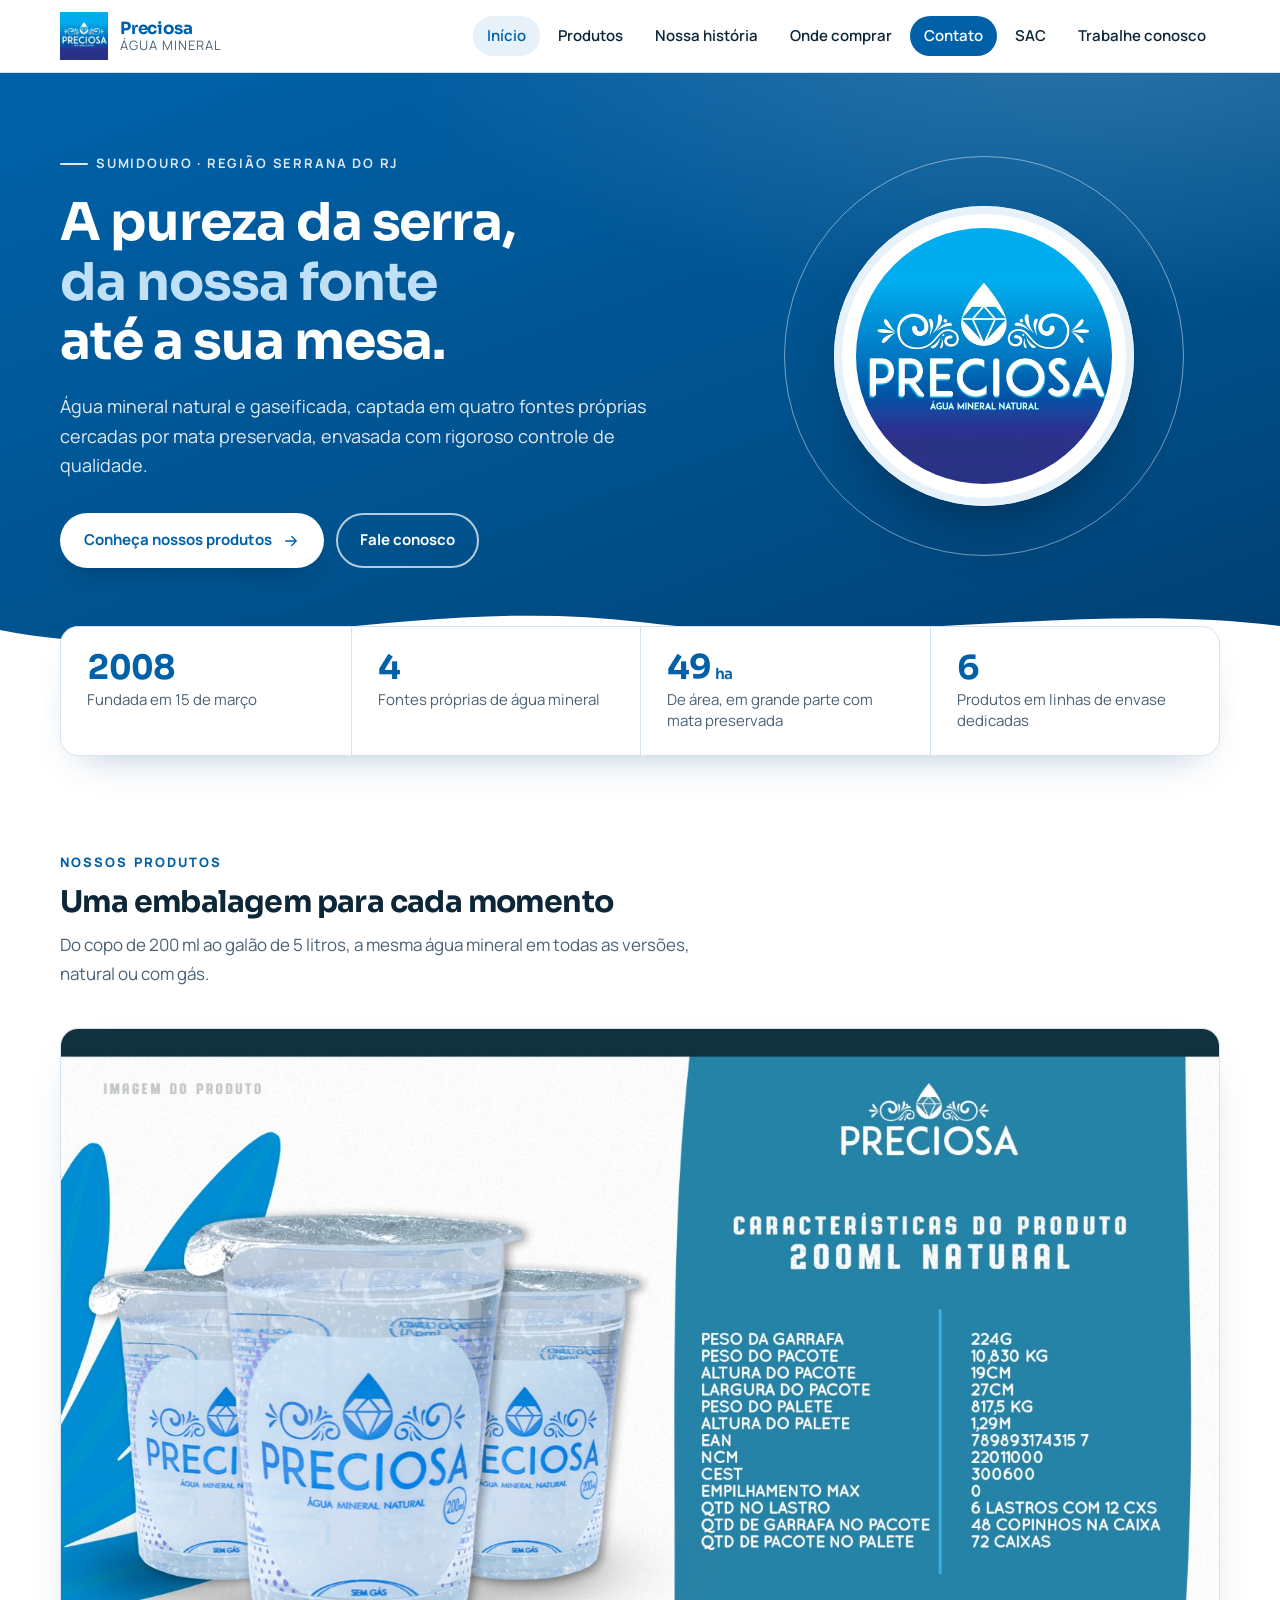
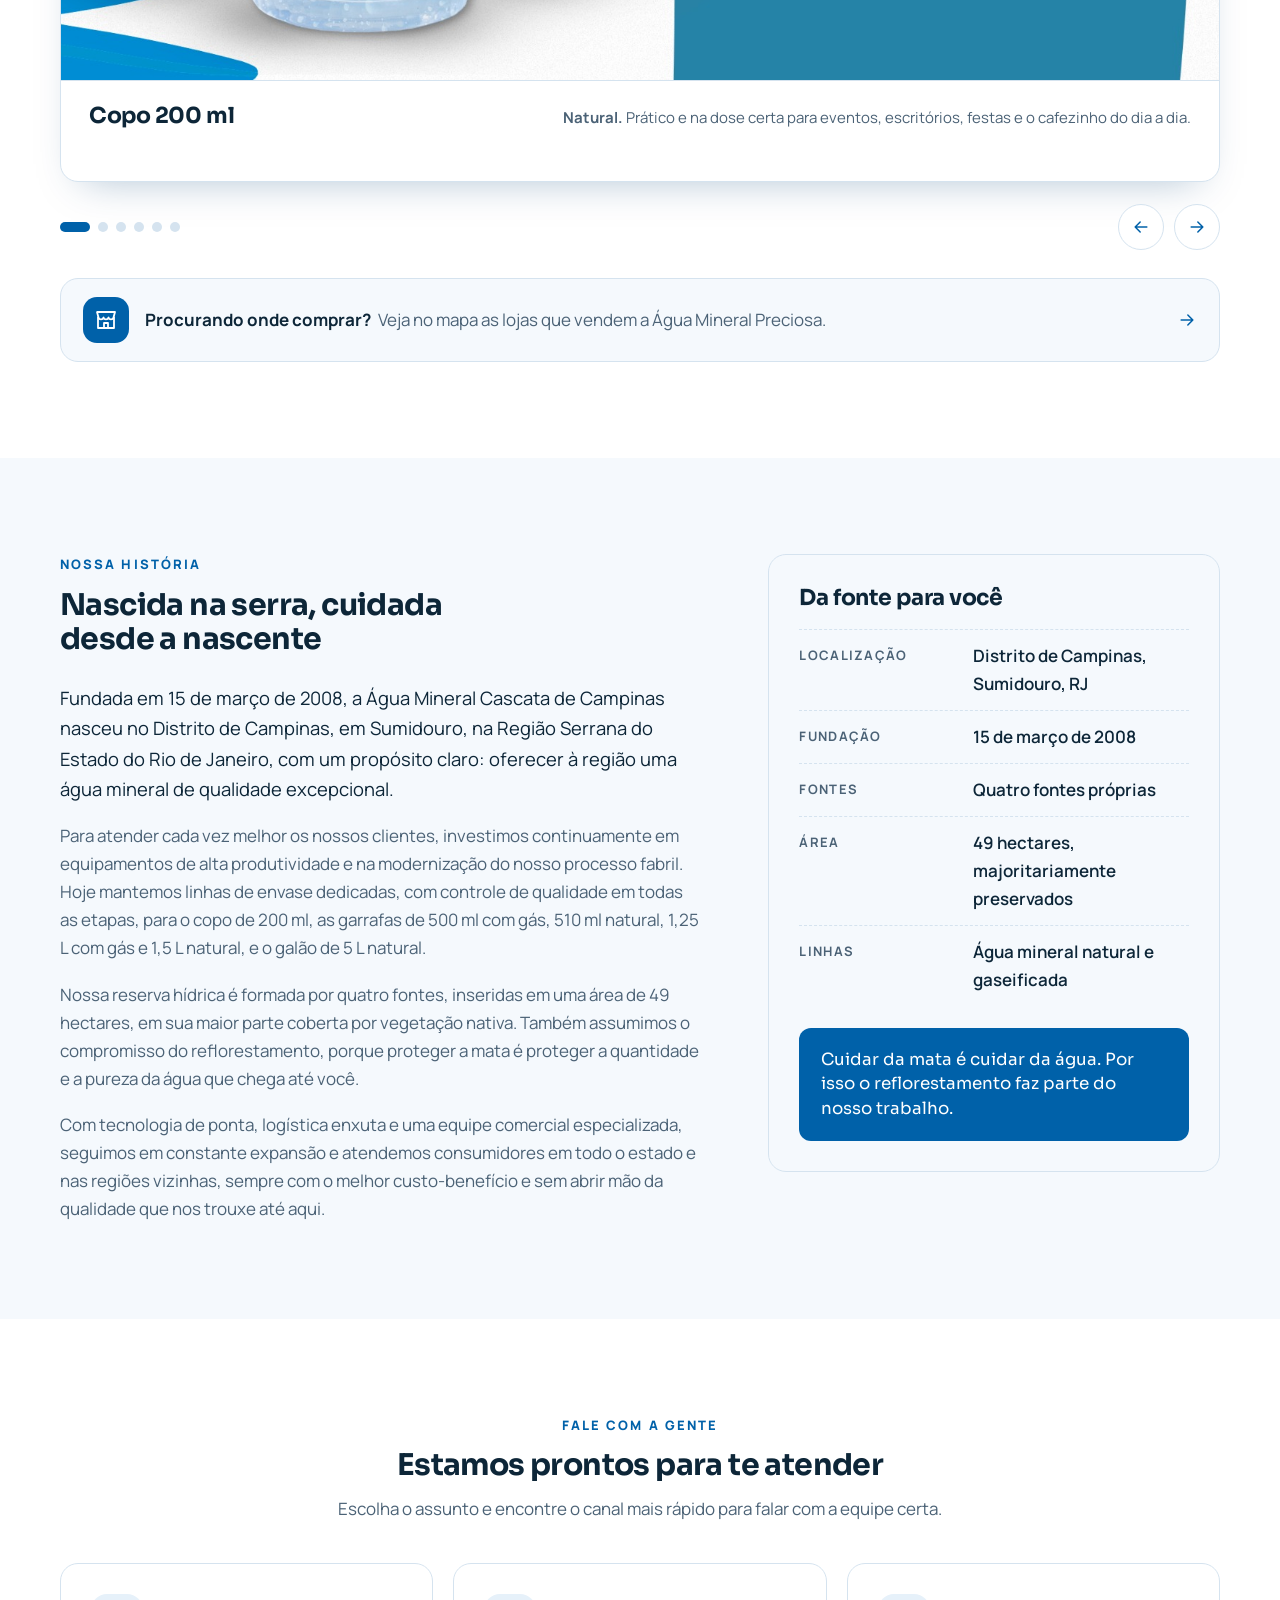
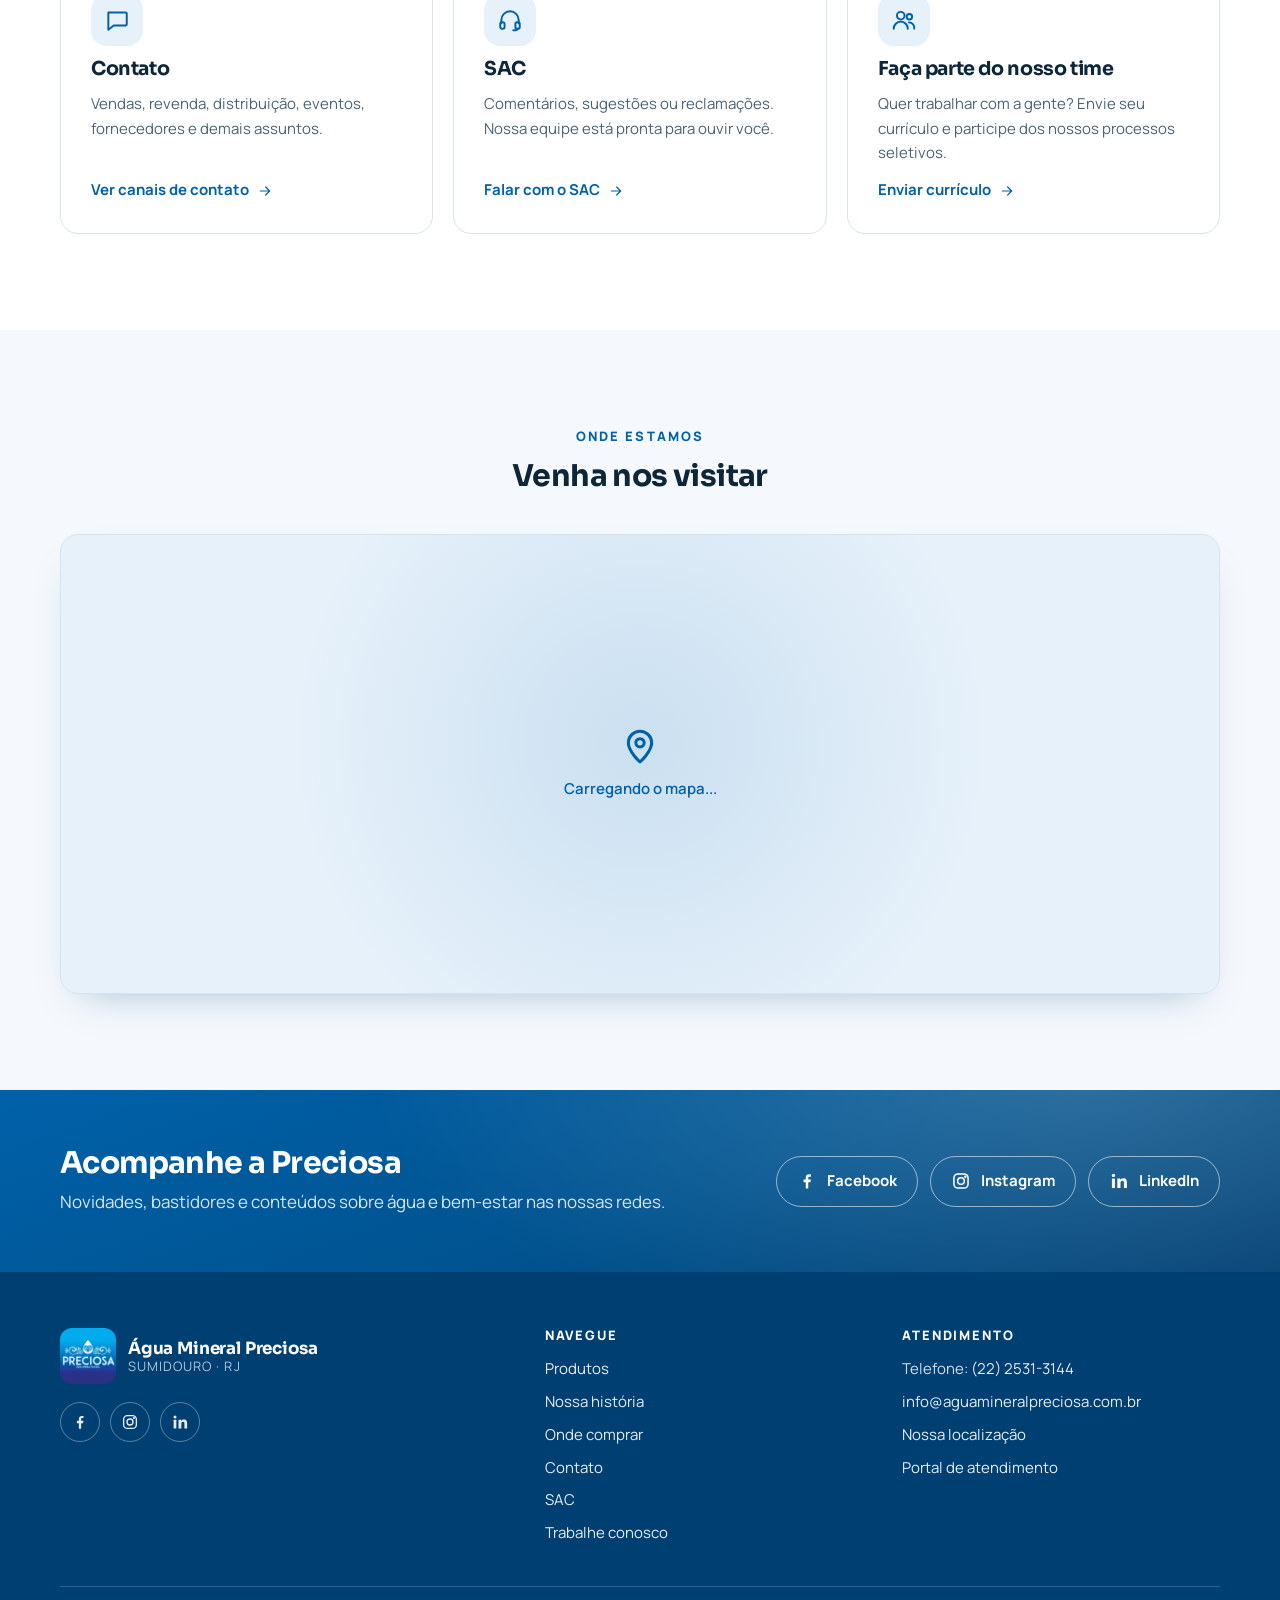
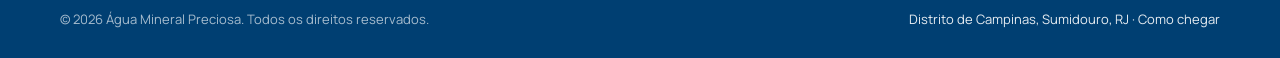
==== commit 98126501: "Adiciona a página Onde comprar com o mapa das lojas - Nova página onde-comprar.html com o mapa (Goog" ====
--- a/index.html
+++ b/index.html
@@ -11,7 +11,7 @@
 <link rel="preconnect" href="https://fonts.googleapis.com">
 <link rel="preconnect" href="https://fonts.gstatic.com" crossorigin>
 <link rel="stylesheet" href="https://fonts.googleapis.com/css2?family=Manrope:wght@400;500;600;700;800&family=Sora:wght@600;700&display=swap">
-<link rel="stylesheet" href="assets/css/style.css?v=20261021c">
+<link rel="stylesheet" href="assets/css/style.css?v=20261021d">
 </head>
 <body>
 
@@ -25,7 +25,7 @@
     <button class="menu-botao" type="button" aria-expanded="false" aria-controls="navegacao" aria-label="Abrir menu"><svg viewBox="0 0 24 24" width="24" height="24" fill="none" stroke="currentColor" stroke-width="1.8" stroke-linecap="round" stroke-linejoin="round" aria-hidden="true"><path d="M4 7h16M4 12h16M4 17h16"/></svg></button>
     <nav class="navegacao" id="navegacao" aria-label="Menu principal">
       <ul>
-        <li><a href="index.html" aria-current="page">Início</a></li><li><a href="index.html#produtos">Produtos</a></li><li><a href="index.html#historia">Nossa história</a></li><li class="nav-destaque"><a href="contato.html">Contato</a></li><li><a href="sac.html">SAC</a></li><li><a href="trabalhe-conosco.html">Trabalhe conosco</a></li>
+        <li><a href="index.html" aria-current="page">Início</a></li><li><a href="index.html#produtos">Produtos</a></li><li><a href="index.html#historia">Nossa história</a></li><li><a href="onde-comprar.html">Onde comprar</a></li><li class="nav-destaque"><a href="contato.html">Contato</a></li><li><a href="sac.html">SAC</a></li><li><a href="trabalhe-conosco.html">Trabalhe conosco</a></li>
       </ul>
     </nav>
   </div>
@@ -121,6 +121,7 @@
       </div>
       <p class="so-leitor" aria-live="polite" data-anuncio></p>
     </div>
+    <a class="aviso-lojas" href="onde-comprar.html"><span class="icone"><svg viewBox="0 0 24 24" width="24" height="24" fill="none" stroke="currentColor" stroke-width="1.8" stroke-linecap="round" stroke-linejoin="round" aria-hidden="true"><path d="M4 9.5V20h16V9.5"/><path d="M3 4h18l-1.5 5.5a2.6 2.6 0 0 1-5 0 2.6 2.6 0 0 1-5 0 2.6 2.6 0 0 1-5 0z"/><path d="M10 20v-5h4v5"/></svg></span><span><strong>Procurando onde comprar?</strong> Veja no mapa as lojas que vendem a Água Mineral Preciosa.</span><svg viewBox="0 0 24 24" width="24" height="24" fill="none" stroke="currentColor" stroke-width="1.8" stroke-linecap="round" stroke-linejoin="round" aria-hidden="true"><path d="M5 12h14M13 6l6 6-6 6"/></svg></a>
   </div>
 </section>
 
@@ -226,6 +227,7 @@
         <ul>
           <li><a href="index.html#produtos">Produtos</a></li>
           <li><a href="index.html#historia">Nossa história</a></li>
+          <li><a href="onde-comprar.html">Onde comprar</a></li>
           <li><a href="contato.html">Contato</a></li>
           <li><a href="sac.html">SAC</a></li>
           <li><a href="trabalhe-conosco.html">Trabalhe conosco</a></li>
@@ -247,6 +249,6 @@
     </div>
   </div>
 </footer>
-<script src="assets/js/site.js?v=20261021c"></script>
+<script src="assets/js/site.js?v=20261021d"></script>
 </body>
 </html>
--- a/assets/css/style.css
+++ b/assets/css/style.css
@@ -886,3 +886,53 @@
 .local-mapa { min-height: 460px; }
 @media (max-width: 900px) { .local-mapa { min-height: 380px; } }
 @media (max-width: 600px) { .local-mapa { min-height: 320px; } }
+
+/* ---------- Onde comprar ---------- */
+.mapa-lojas { max-width: 1100px; margin-inline: auto; }
+.mapa-lojas .local-mapa { min-height: 600px; background-color: var(--branco); }
+.mapa-nota { margin-top: 14px; font-size: var(--t-sm); color: var(--tinta-suave); text-align: center; }
+.mapa-nota a { font-weight: 700; white-space: nowrap; }
+.mapa-lojas + .telefone-faixa { max-width: 1100px; margin-top: 32px; }
+@media (max-width: 900px) { .mapa-lojas .local-mapa { min-height: 480px; } }
+@media (max-width: 600px) { .mapa-lojas .local-mapa { min-height: 440px; } }
+
+.aviso-lojas {
+  display: flex;
+  align-items: center;
+  gap: 16px;
+  margin-top: 28px;
+  padding: 18px 22px;
+  border-radius: var(--raio);
+  border: 1px solid var(--linha);
+  background: var(--azul-nevoa);
+  color: var(--tinta);
+  text-decoration: none;
+  transition: border-color .2s, background-color .2s;
+}
+.aviso-lojas:hover { border-color: var(--azul); background: var(--azul-claro); }
+.aviso-lojas .icone {
+  width: 46px; height: 46px; flex: none;
+  border-radius: 14px; background: var(--azul); color: var(--branco);
+  display: grid; place-items: center;
+}
+.aviso-lojas .icone svg { width: 24px; height: 24px; }
+.aviso-lojas > span:nth-child(2) { flex: 1; min-width: 0; color: var(--tinta-suave); }
+.aviso-lojas strong { color: var(--tinta); margin-right: 4px; }
+.aviso-lojas > svg { width: 20px; height: 20px; color: var(--azul); flex: none; }
+
+/* Menu com sete itens: recolhe mais cedo */
+@media (max-width: 1080px) {
+  .menu-botao { display: grid; }
+  .navegacao {
+    position: absolute; left: 0; right: 0; top: 100%;
+    background: var(--branco);
+    border-bottom: 1px solid var(--linha);
+    box-shadow: var(--sombra);
+    padding-block: 8px 16px;
+    padding-left: max(16px, env(safe-area-inset-left, 0px));
+    padding-right: max(16px, env(safe-area-inset-right, 0px));
+  }
+  .navegacao ul { flex-direction: column; align-items: stretch; }
+  .navegacao a { padding: 12px 16px; border-radius: 12px; font-size: var(--t-md); }
+  .js .navegacao:not(.aberta) { display: none; }
+}
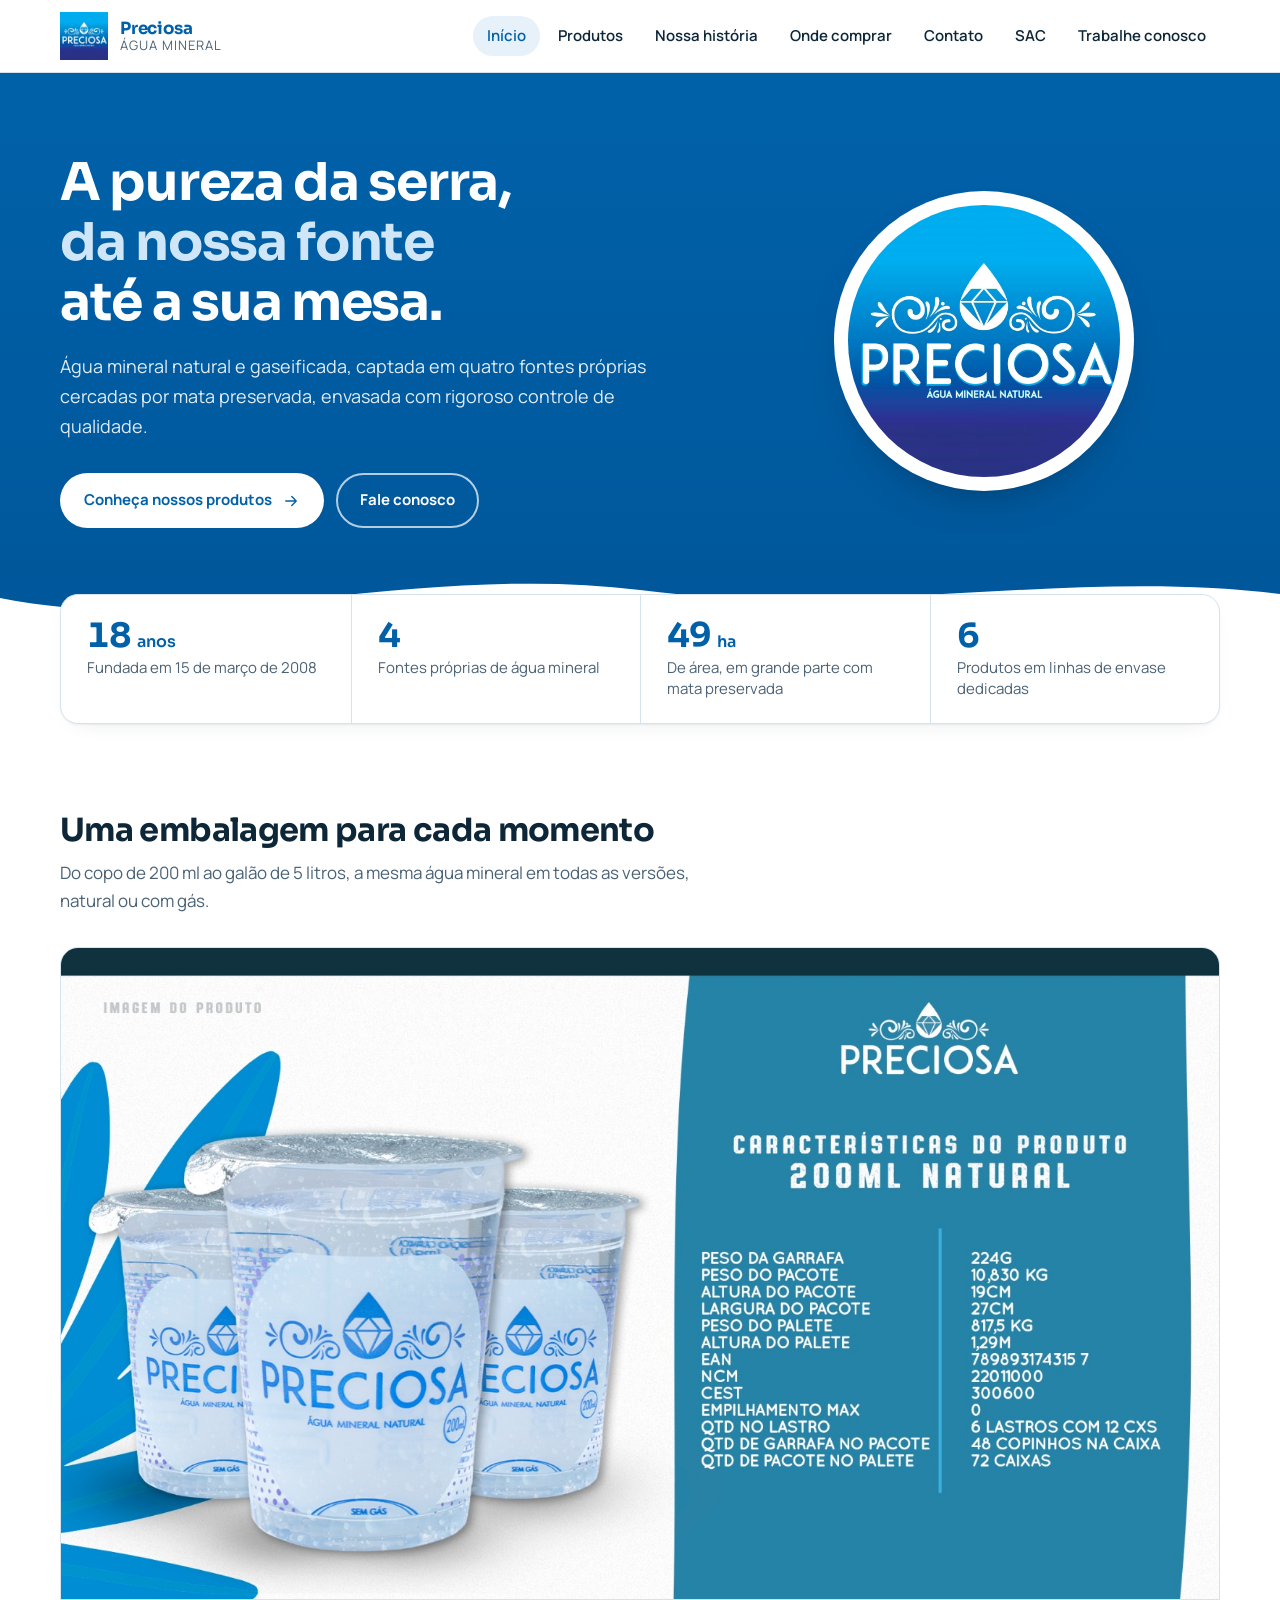
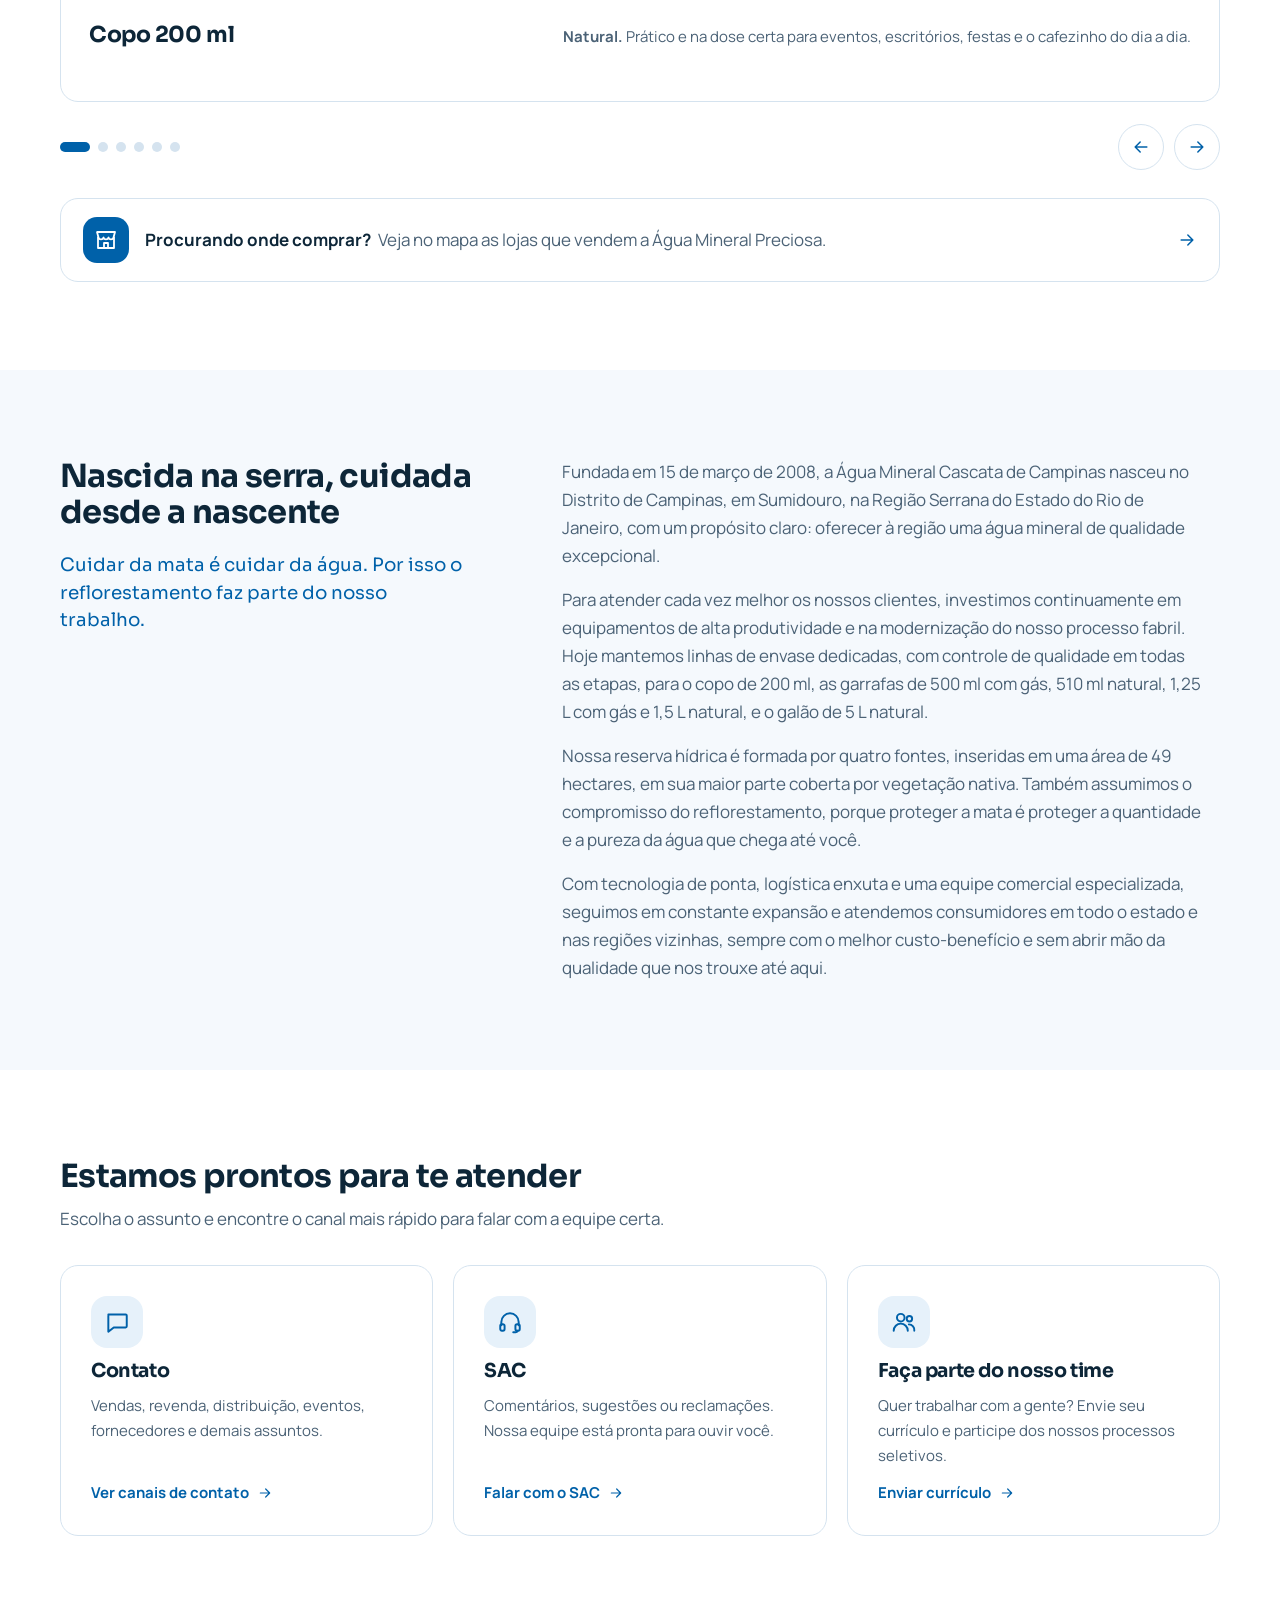
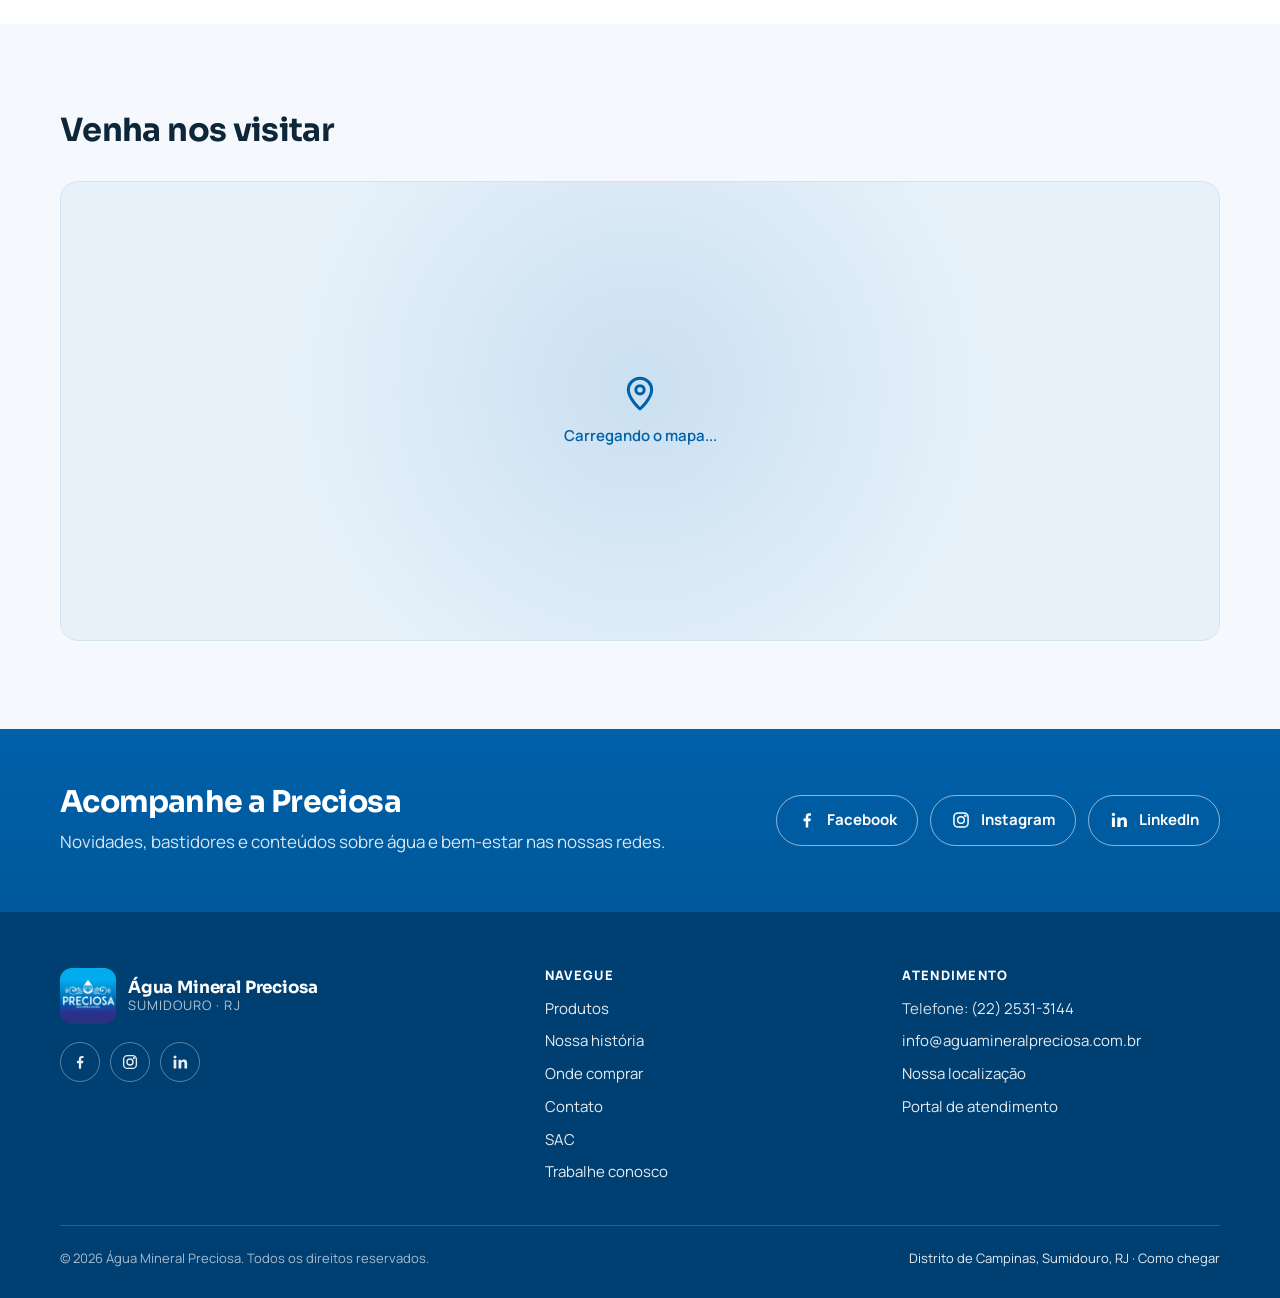
==== commit 2eb3b186: "Revisão visual, tempo de empresa e menu sem destaque - Números: "18 anos / Fundada em 15 de março de" ====
--- a/index.html
+++ b/index.html
@@ -11,7 +11,7 @@
 <link rel="preconnect" href="https://fonts.googleapis.com">
 <link rel="preconnect" href="https://fonts.gstatic.com" crossorigin>
 <link rel="stylesheet" href="https://fonts.googleapis.com/css2?family=Manrope:wght@400;500;600;700;800&family=Sora:wght@600;700&display=swap">
-<link rel="stylesheet" href="assets/css/style.css?v=20261021d">
+<link rel="stylesheet" href="assets/css/style.css?v=20261023a">
 </head>
 <body>
 
@@ -25,7 +25,7 @@
     <button class="menu-botao" type="button" aria-expanded="false" aria-controls="navegacao" aria-label="Abrir menu"><svg viewBox="0 0 24 24" width="24" height="24" fill="none" stroke="currentColor" stroke-width="1.8" stroke-linecap="round" stroke-linejoin="round" aria-hidden="true"><path d="M4 7h16M4 12h16M4 17h16"/></svg></button>
     <nav class="navegacao" id="navegacao" aria-label="Menu principal">
       <ul>
-        <li><a href="index.html" aria-current="page">Início</a></li><li><a href="index.html#produtos">Produtos</a></li><li><a href="index.html#historia">Nossa história</a></li><li><a href="onde-comprar.html">Onde comprar</a></li><li class="nav-destaque"><a href="contato.html">Contato</a></li><li><a href="sac.html">SAC</a></li><li><a href="trabalhe-conosco.html">Trabalhe conosco</a></li>
+        <li><a href="index.html" aria-current="page">Início</a></li><li><a href="index.html#produtos">Produtos</a></li><li><a href="index.html#historia">Nossa história</a></li><li><a href="onde-comprar.html">Onde comprar</a></li><li><a href="contato.html">Contato</a></li><li><a href="sac.html">SAC</a></li><li><a href="trabalhe-conosco.html">Trabalhe conosco</a></li>
       </ul>
     </nav>
   </div>
@@ -33,10 +33,9 @@
 <main id="conteudo">
 
 <section class="faixa-azul hero">
-  <div class="bolhas" aria-hidden="true"><span></span><span></span><span></span><span></span><span></span><span></span></div>
+  
   <div class="envoltorio">
     <div>
-      <span class="selo">Sumidouro · Região Serrana do RJ</span>
       <h1>A pureza da serra, <em>da nossa fonte</em> até a sua mesa.</h1>
       <p class="lead">Água mineral natural e gaseificada, captada em quatro fontes próprias cercadas por mata preservada, envasada com rigoroso controle de qualidade.</p>
       <div class="hero-acoes">
@@ -45,7 +44,6 @@
       </div>
     </div>
     <div class="hero-logo" aria-hidden="true">
-      <span class="anel"></span><span class="anel"></span>
       <div class="moldura" data-imagem><img src="assets/img/logo.png" alt="" width="960" height="960"><svg class="gota" viewBox="0 0 64 64" width="48" height="48" aria-hidden="true"><path d="M32 5C32 5 13 28 13 41a19 19 0 0 0 38 0C51 28 32 5 32 5z" fill="#0061a9"/><path d="M24 40a8 8 0 0 0 8 8" fill="none" stroke="#ffffff" stroke-width="3.2" stroke-linecap="round"/></svg></div>
     </div>
   </div>
@@ -55,7 +53,7 @@
 <section class="numeros" aria-label="A Preciosa em números">
   <div class="envoltorio">
     <ul>
-      <li><strong>2008</strong><span>Fundada em 15 de março</span></li>
+      <li><strong><span data-idade="2008-03-15">18</span><small>anos</small></strong><span>Fundada em 15 de março de 2008</span></li>
       <li><strong>4</strong><span>Fontes próprias de água mineral</span></li>
       <li><strong>49<small>ha</small></strong><span>De área, em grande parte com mata preservada</span></li>
       <li><strong>6</strong><span>Produtos em linhas de envase dedicadas</span></li>
@@ -66,7 +64,6 @@
 <section class="secao" id="produtos" aria-labelledby="titulo-produtos">
   <div class="envoltorio">
     <div class="cabeca-secao">
-      <span class="rotulo">Nossos produtos</span>
       <h2 id="titulo-produtos">Uma embalagem para cada momento</h2>
       <p>Do copo de 200 ml ao galão de 5 litros, a mesma água mineral em todas as versões, natural ou com gás.</p>
     </div>
@@ -128,35 +125,23 @@
 <section class="secao secao-nevoa" id="historia" aria-labelledby="titulo-historia">
   <div class="envoltorio">
     <div class="historia">
+      <div class="historia-titulo">
+        <h2 id="titulo-historia">Nascida na serra, cuidada desde a nascente</h2>
+        <p class="historia-destaque">Cuidar da mata é cuidar da água. Por isso o reflorestamento faz parte do nosso trabalho.</p>
+      </div>
       <div class="historia-texto">
-        <div class="cabeca-secao" style="margin-bottom:8px">
-          <span class="rotulo">Nossa história</span>
-          <h2 id="titulo-historia">Nascida na serra, cuidada desde a nascente</h2>
-        </div>
         <p>Fundada em 15 de março de 2008, a Água Mineral Cascata de Campinas nasceu no Distrito de Campinas, em Sumidouro, na Região Serrana do Estado do Rio de Janeiro, com um propósito claro: oferecer à região uma água mineral de qualidade excepcional.</p>
         <p>Para atender cada vez melhor os nossos clientes, investimos continuamente em equipamentos de alta produtividade e na modernização do nosso processo fabril. Hoje mantemos linhas de envase dedicadas, com controle de qualidade em todas as etapas, para o copo de 200 ml, as garrafas de 500 ml com gás, 510 ml natural, 1,25 L com gás e 1,5 L natural, e o galão de 5 L natural.</p>
         <p>Nossa reserva hídrica é formada por quatro fontes, inseridas em uma área de 49 hectares, em sua maior parte coberta por vegetação nativa. Também assumimos o compromisso do reflorestamento, porque proteger a mata é proteger a quantidade e a pureza da água que chega até você.</p>
         <p>Com tecnologia de ponta, logística enxuta e uma equipe comercial especializada, seguimos em constante expansão e atendemos consumidores em todo o estado e nas regiões vizinhas, sempre com o melhor custo-benefício e sem abrir mão da qualidade que nos trouxe até aqui.</p>
       </div>
-      <aside class="ficha" aria-label="Ficha da empresa">
-        <h3>Da fonte para você</h3>
-        <dl>
-          <div><dt>Localização</dt><dd>Distrito de Campinas, Sumidouro, RJ</dd></div>
-          <div><dt>Fundação</dt><dd>15 de março de 2008</dd></div>
-          <div><dt>Fontes</dt><dd>Quatro fontes próprias</dd></div>
-          <div><dt>Área</dt><dd>49 hectares, majoritariamente preservados</dd></div>
-          <div><dt>Linhas</dt><dd>Água mineral natural e gaseificada</dd></div>
-        </dl>
-        <blockquote>Cuidar da mata é cuidar da água. Por isso o reflorestamento faz parte do nosso trabalho.</blockquote>
-      </aside>
     </div>
   </div>
 </section>
 
 <section class="secao" aria-labelledby="titulo-fale">
   <div class="envoltorio">
-    <div class="cabeca-secao centro">
-      <span class="rotulo">Fale com a gente</span>
+    <div class="cabeca-secao">
       <h2 id="titulo-fale">Estamos prontos para te atender</h2>
       <p>Escolha o assunto e encontre o canal mais rápido para falar com a equipe certa.</p>
     </div>
@@ -186,8 +171,7 @@
 
 <section class="secao secao-nevoa" id="localizacao" aria-labelledby="titulo-local">
   <div class="envoltorio">
-    <div class="cabeca-secao centro">
-      <span class="rotulo">Onde estamos</span>
+    <div class="cabeca-secao">
       <h2 id="titulo-local">Venha nos visitar</h2>
     </div>
     <div class="local">
@@ -200,7 +184,7 @@
 </section>
 
 <section class="faixa-azul faixa-redes" aria-labelledby="titulo-redes">
-  <div class="bolhas" aria-hidden="true"><span></span><span></span><span></span><span></span><span></span><span></span></div>
+  
   <div class="envoltorio">
     <div>
       <h2 id="titulo-redes">Acompanhe a Preciosa</h2>
@@ -249,6 +233,6 @@
     </div>
   </div>
 </footer>
-<script src="assets/js/site.js?v=20261021d"></script>
+<script src="assets/js/site.js?v=20261023a"></script>
 </body>
 </html>
--- a/assets/css/style.css
+++ b/assets/css/style.css
@@ -936,3 +936,81 @@
   .navegacao a { padding: 12px 16px; border-radius: 12px; font-size: var(--t-md); }
   .js .navegacao:not(.aberta) { display: none; }
 }
+
+/* =====================================================================
+   Revisão visual (23/10/2026): menos efeitos, menos sombras, mais calma.
+   Estas regras vêm por último e substituem as anteriores.
+   ===================================================================== */
+:root { --sombra: 0 1px 2px rgba(13, 38, 56, .06), 0 8px 24px -16px rgba(13, 38, 56, .18); }
+
+.botao:hover { transform: none; }
+.botao-claro { box-shadow: none; }
+
+.faixa-azul { background: linear-gradient(180deg, var(--azul) 0%, #00579a 100%); }
+.hero .envoltorio { padding-block: 80px 32px; }
+.hero h1 { margin-top: 0; letter-spacing: -0.025em; }
+.hero h1 em { color: #cfe6f8; }
+.hero-logo .moldura {
+  box-shadow: 0 20px 40px -24px rgba(0, 20, 40, .5);
+  padding: 14px;
+}
+
+.numeros ul { box-shadow: var(--sombra); }
+.numeros strong small { font-size: 1rem; margin-left: 6px; font-weight: 600; letter-spacing: 0; }
+
+.secao { padding-block: 88px; }
+.cabeca-secao { gap: 10px; margin-bottom: 32px; }
+.cabeca-secao h2 { font-size: clamp(1.6rem, 1.2rem + 1.2vw, 2rem); }
+
+.carrossel-janela { box-shadow: none; }
+.aviso-lojas { background: var(--branco); }
+
+/* História: título à esquerda, texto à direita */
+.historia { grid-template-columns: minmax(0, .8fr) minmax(0, 1.2fr); gap: 64px; }
+.historia-titulo { display: flex; flex-direction: column; gap: 20px; position: sticky; top: calc(env(safe-area-inset-top, 0px) + 104px); }
+.historia-titulo h2 { font-size: clamp(1.6rem, 1.2rem + 1.2vw, 2rem); }
+.historia-destaque {
+  font-family: var(--fonte-display);
+  font-size: 1.15rem;
+  line-height: 1.5;
+  color: var(--azul);
+  max-width: 22em;
+}
+.historia-texto { gap: 16px; }
+.historia-texto p:first-of-type { font-size: inherit; color: var(--tinta-suave); }
+
+/* Atalhos e cartões sem saltos */
+.atalho:hover { transform: none; box-shadow: none; border-color: var(--azul); }
+.atalho:hover .ir svg { transform: none; }
+
+.local-mapa { box-shadow: none; }
+
+/* Páginas de atendimento: canais em lista simples */
+.canal { box-shadow: none; gap: 20px; }
+.canal .icone { width: 52px; height: 52px; border-radius: 14px; background: var(--azul-claro); color: var(--azul); }
+.canal .icone svg { width: 26px; height: 26px; }
+.canal { grid-template-columns: 52px minmax(0, 1fr); }
+.vias { margin-top: 10px; gap: 0; }
+.via {
+  background: none;
+  border: 0;
+  border-top: 1px solid var(--linha);
+  border-radius: 0;
+  padding: 14px 0;
+}
+.via-info small { text-transform: none; letter-spacing: 0; font-weight: 600; font-size: var(--t-sm); }
+.dicas { border: 1px solid var(--linha); background: var(--branco); }
+
+.rodape h2 { letter-spacing: .1em; }
+
+@media (max-width: 900px) {
+  .historia { grid-template-columns: 1fr; gap: 24px; }
+  .historia-titulo { position: static; }
+}
+@media (max-width: 600px) {
+  .hero .envoltorio { padding-block: 40px 8px; }
+  .secao { padding-block: 60px; }
+  .canal { grid-template-columns: 1fr; }
+  .via .botao { width: 100%; }
+}
+.numeros strong span { font-size: inherit; color: inherit; line-height: inherit; }
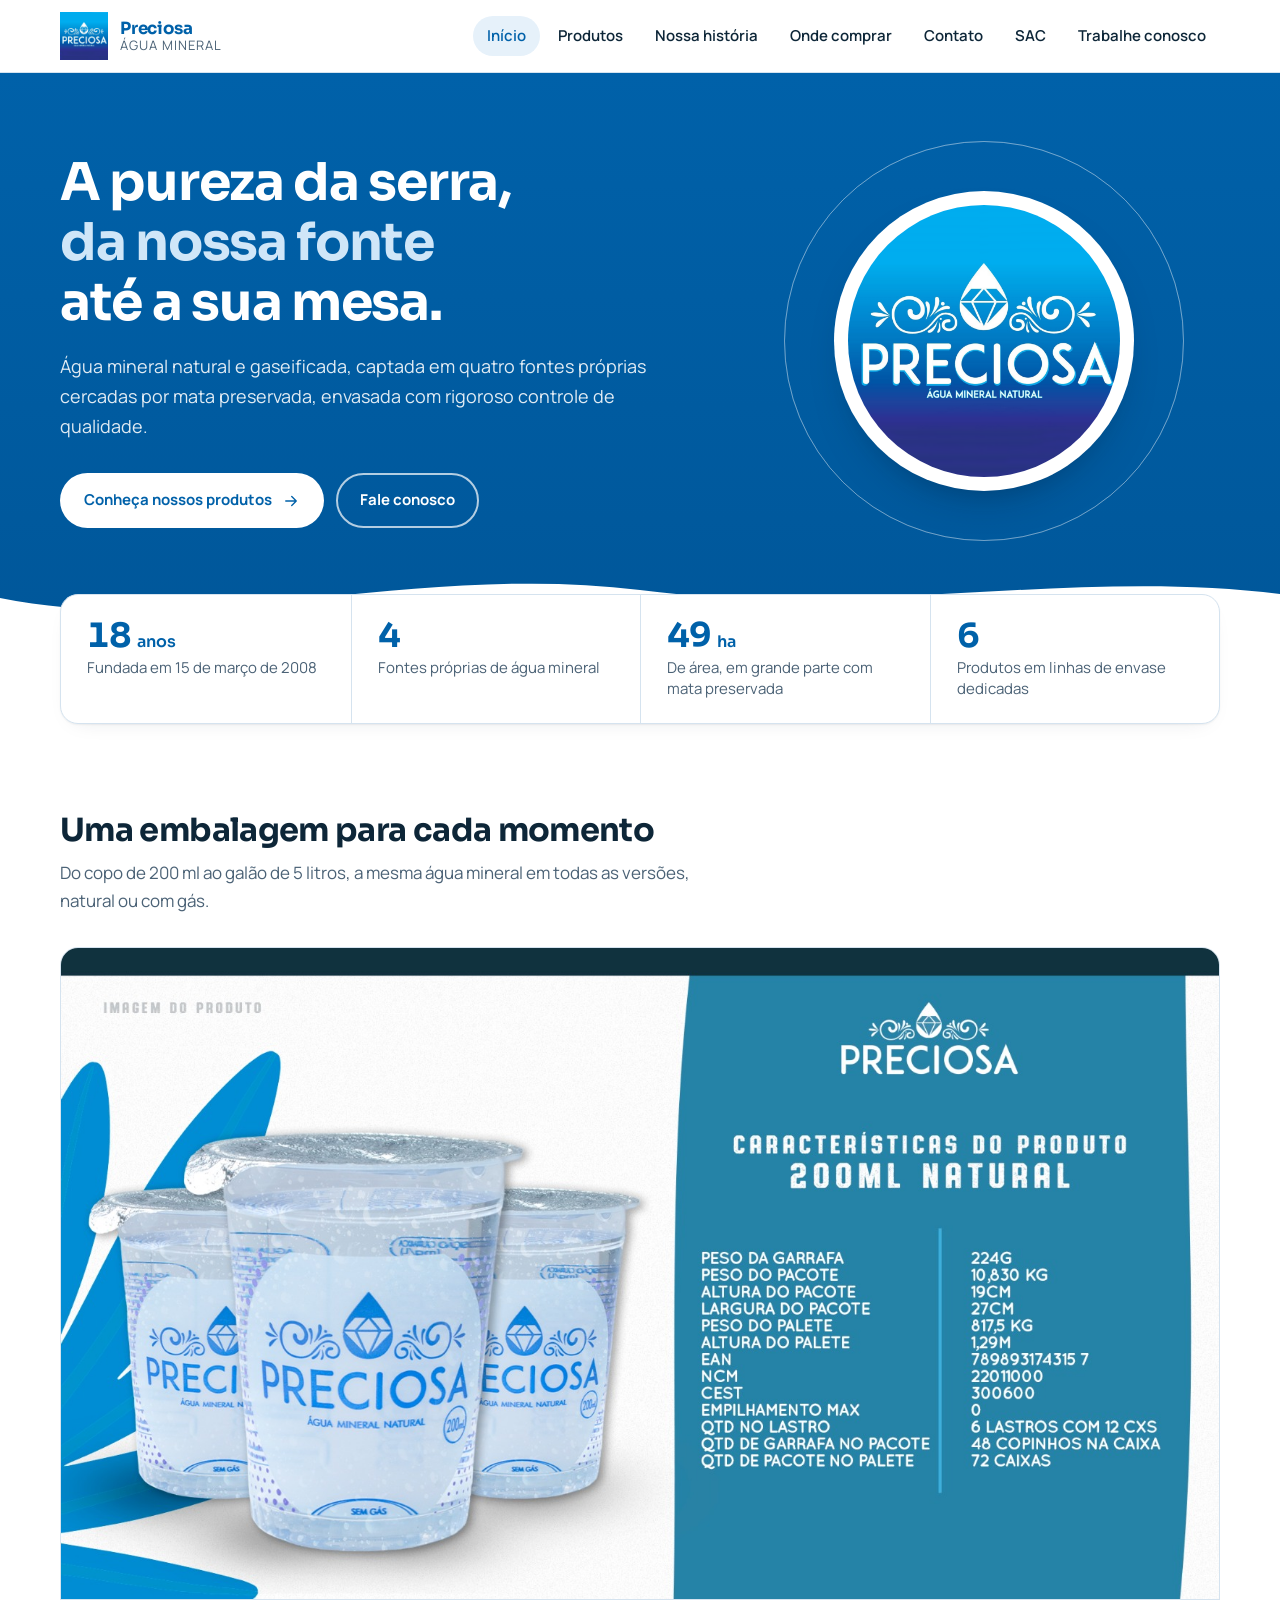
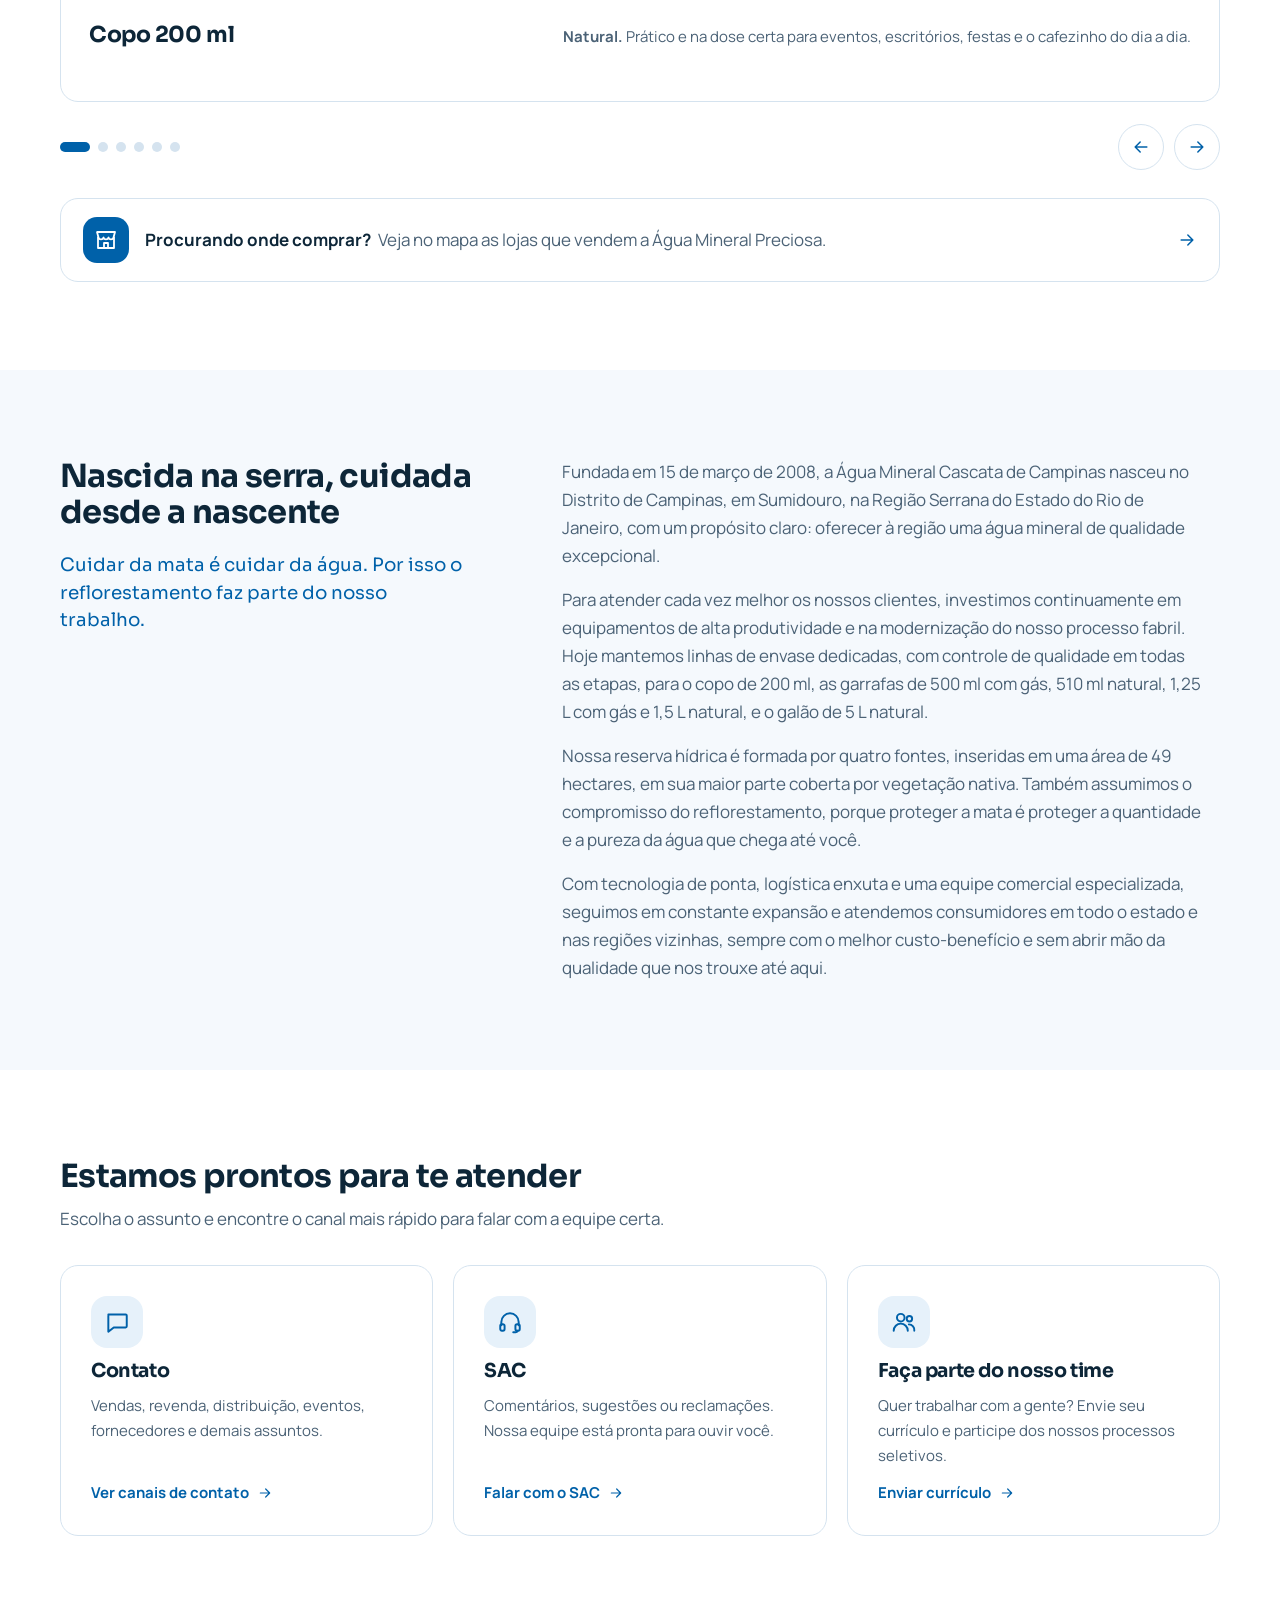
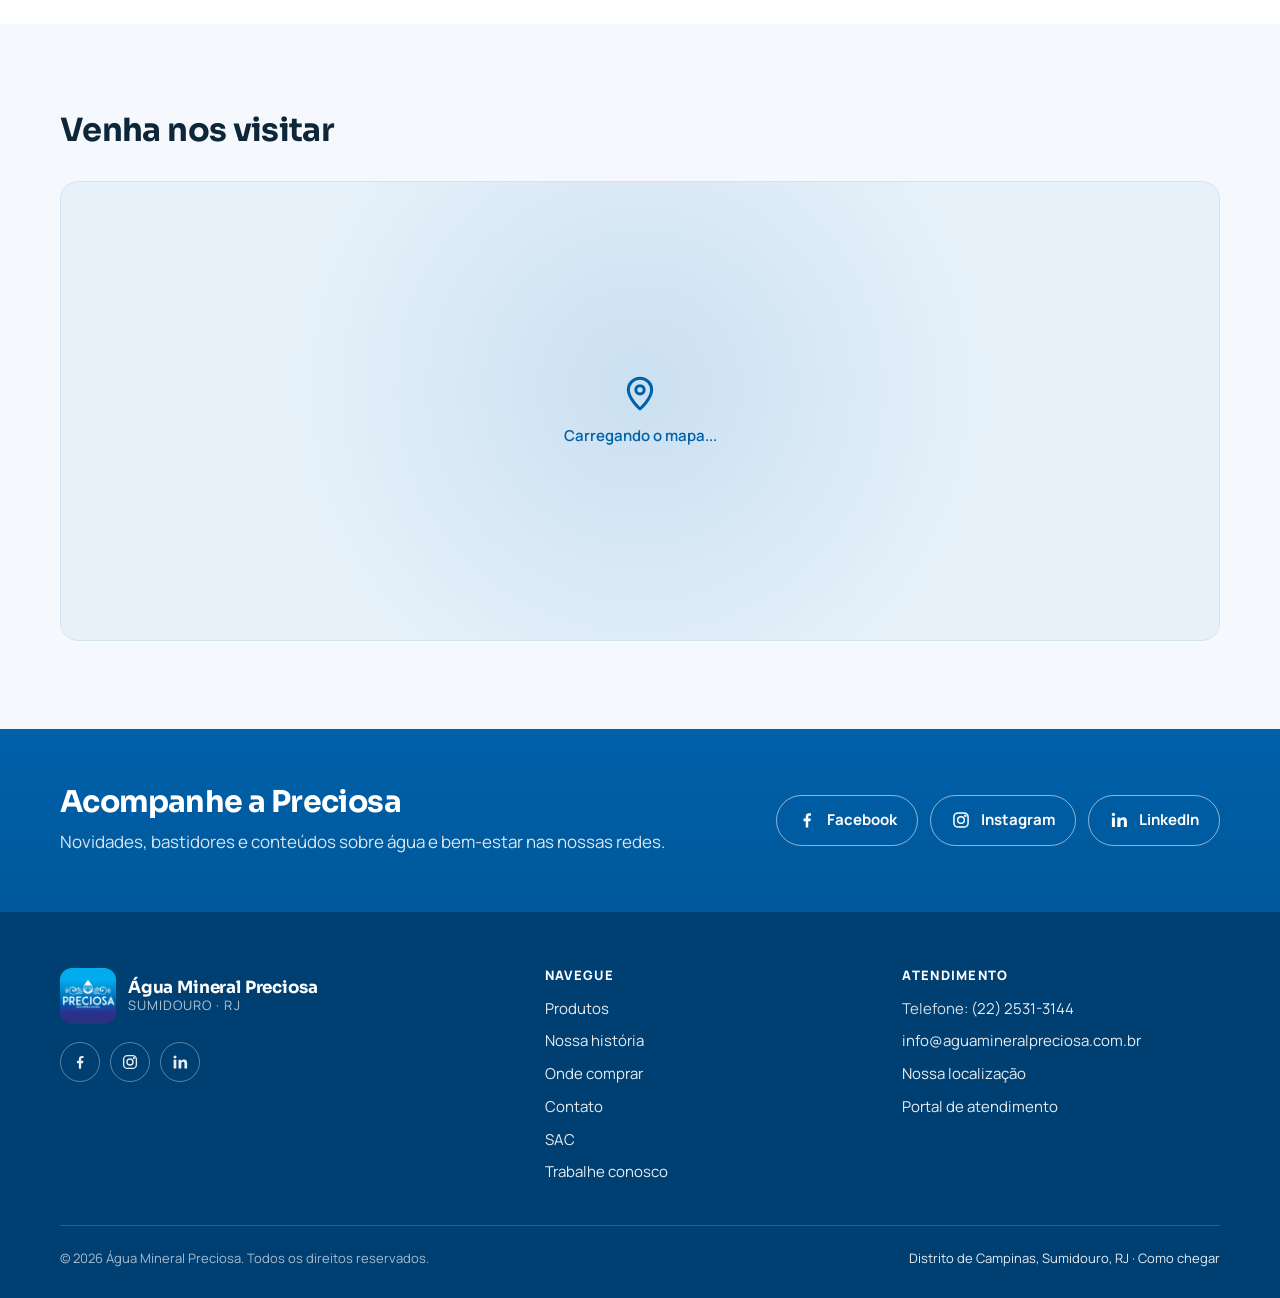
==== commit c4151e22: "Restaura as bolhas e os anéis animados - Bolhas animadas de volta no topo de todas as páginas e na f" ====
--- a/index.html
+++ b/index.html
@@ -11,7 +11,7 @@
 <link rel="preconnect" href="https://fonts.googleapis.com">
 <link rel="preconnect" href="https://fonts.gstatic.com" crossorigin>
 <link rel="stylesheet" href="https://fonts.googleapis.com/css2?family=Manrope:wght@400;500;600;700;800&family=Sora:wght@600;700&display=swap">
-<link rel="stylesheet" href="assets/css/style.css?v=20261023a">
+<link rel="stylesheet" href="assets/css/style.css?v=20261023b">
 </head>
 <body>
 
@@ -33,7 +33,7 @@
 <main id="conteudo">
 
 <section class="faixa-azul hero">
-  
+  <div class="bolhas" aria-hidden="true"><span></span><span></span><span></span><span></span><span></span><span></span></div>
   <div class="envoltorio">
     <div>
       <h1>A pureza da serra, <em>da nossa fonte</em> até a sua mesa.</h1>
@@ -44,6 +44,7 @@
       </div>
     </div>
     <div class="hero-logo" aria-hidden="true">
+      <span class="anel"></span><span class="anel"></span>
       <div class="moldura" data-imagem><img src="assets/img/logo.png" alt="" width="960" height="960"><svg class="gota" viewBox="0 0 64 64" width="48" height="48" aria-hidden="true"><path d="M32 5C32 5 13 28 13 41a19 19 0 0 0 38 0C51 28 32 5 32 5z" fill="#0061a9"/><path d="M24 40a8 8 0 0 0 8 8" fill="none" stroke="#ffffff" stroke-width="3.2" stroke-linecap="round"/></svg></div>
     </div>
   </div>
@@ -184,7 +185,7 @@
 </section>
 
 <section class="faixa-azul faixa-redes" aria-labelledby="titulo-redes">
-  
+  <div class="bolhas" aria-hidden="true"><span></span><span></span><span></span><span></span><span></span><span></span></div>
   <div class="envoltorio">
     <div>
       <h2 id="titulo-redes">Acompanhe a Preciosa</h2>
@@ -233,6 +234,6 @@
     </div>
   </div>
 </footer>
-<script src="assets/js/site.js?v=20261023a"></script>
+<script src="assets/js/site.js?v=20261023b"></script>
 </body>
 </html>
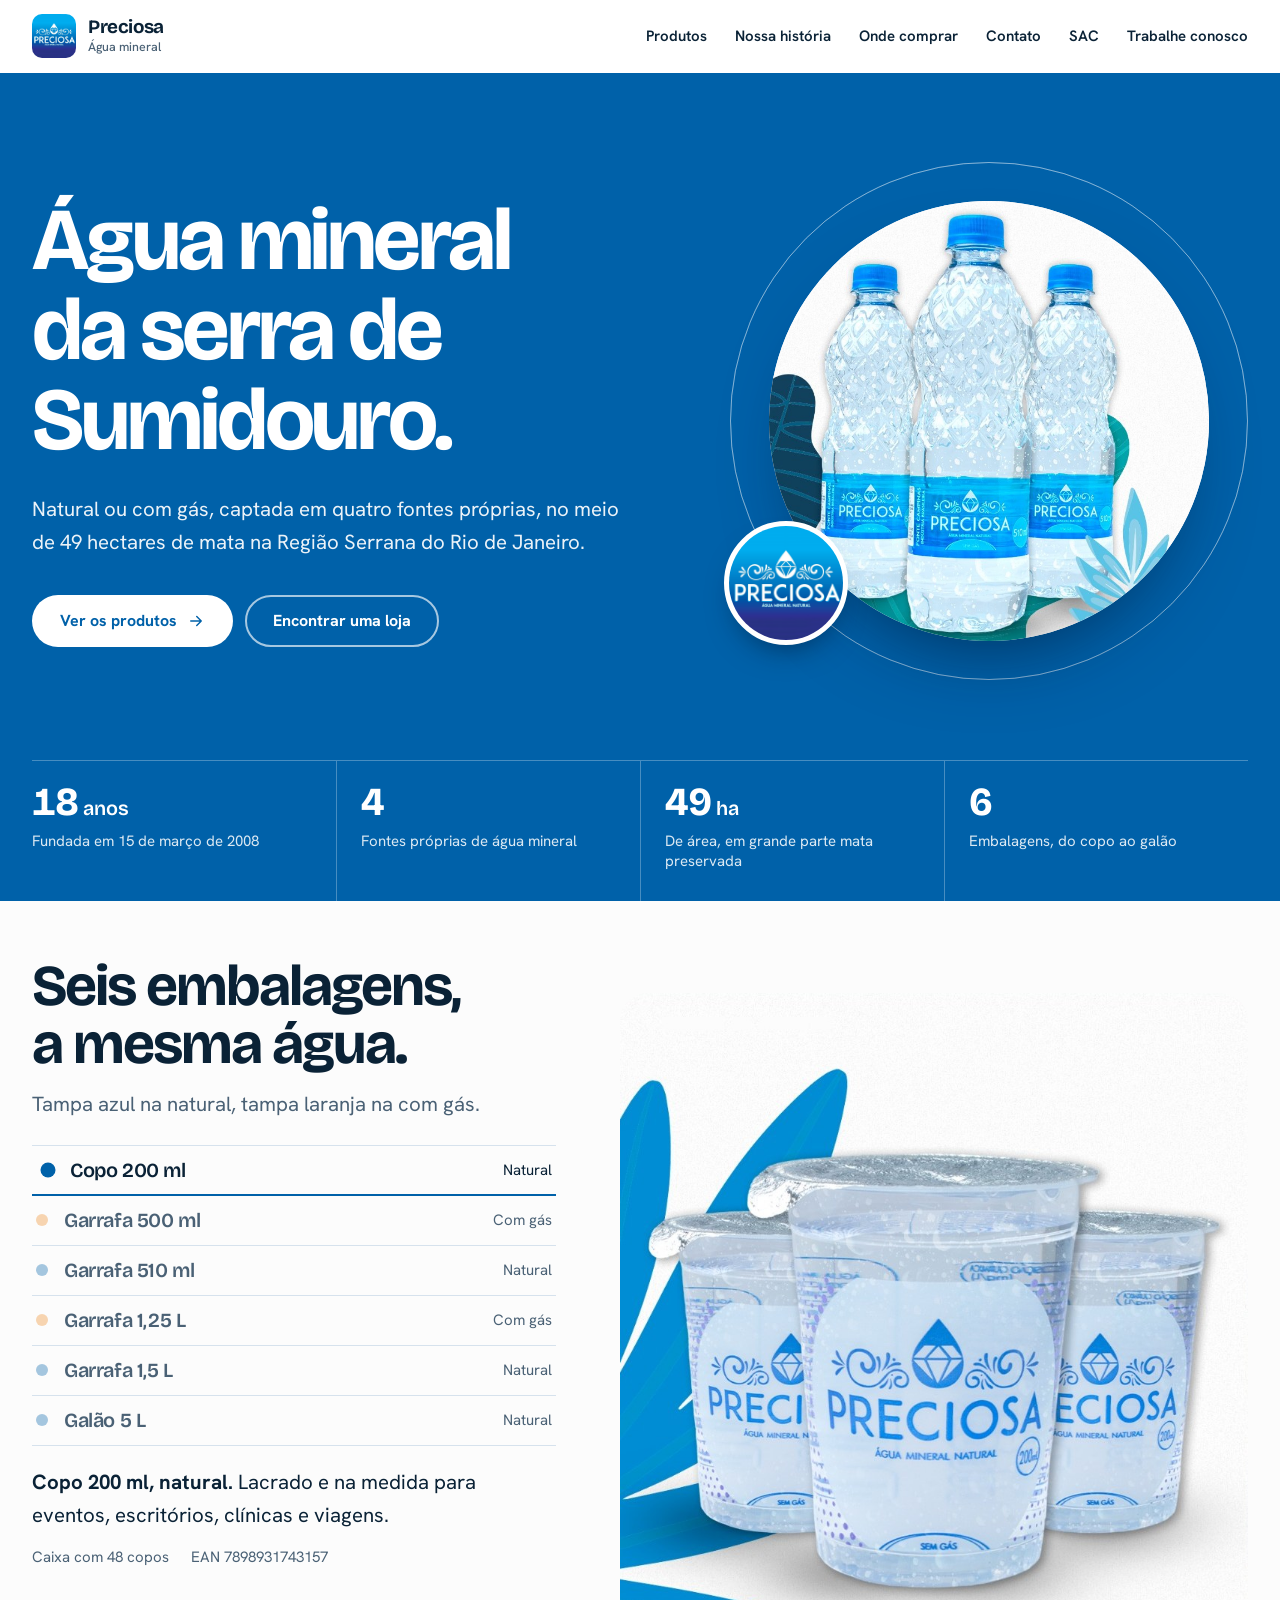
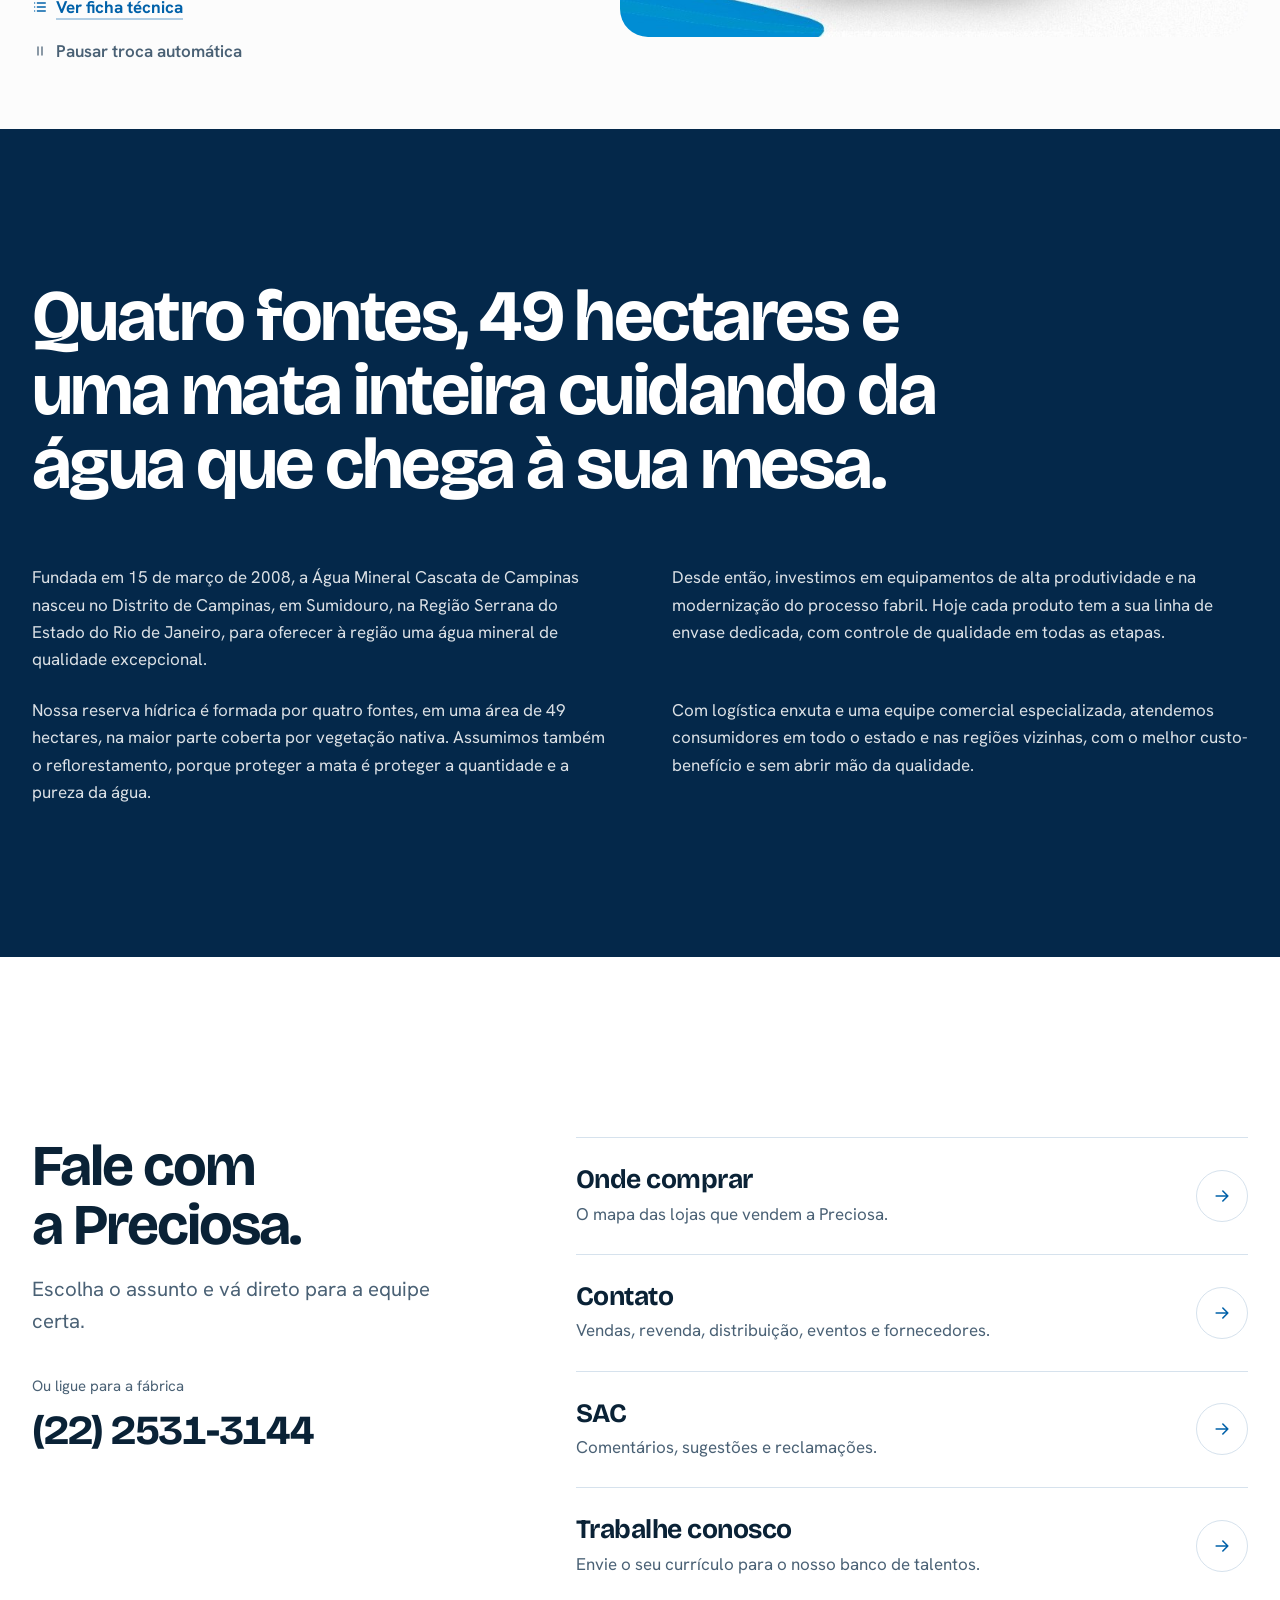
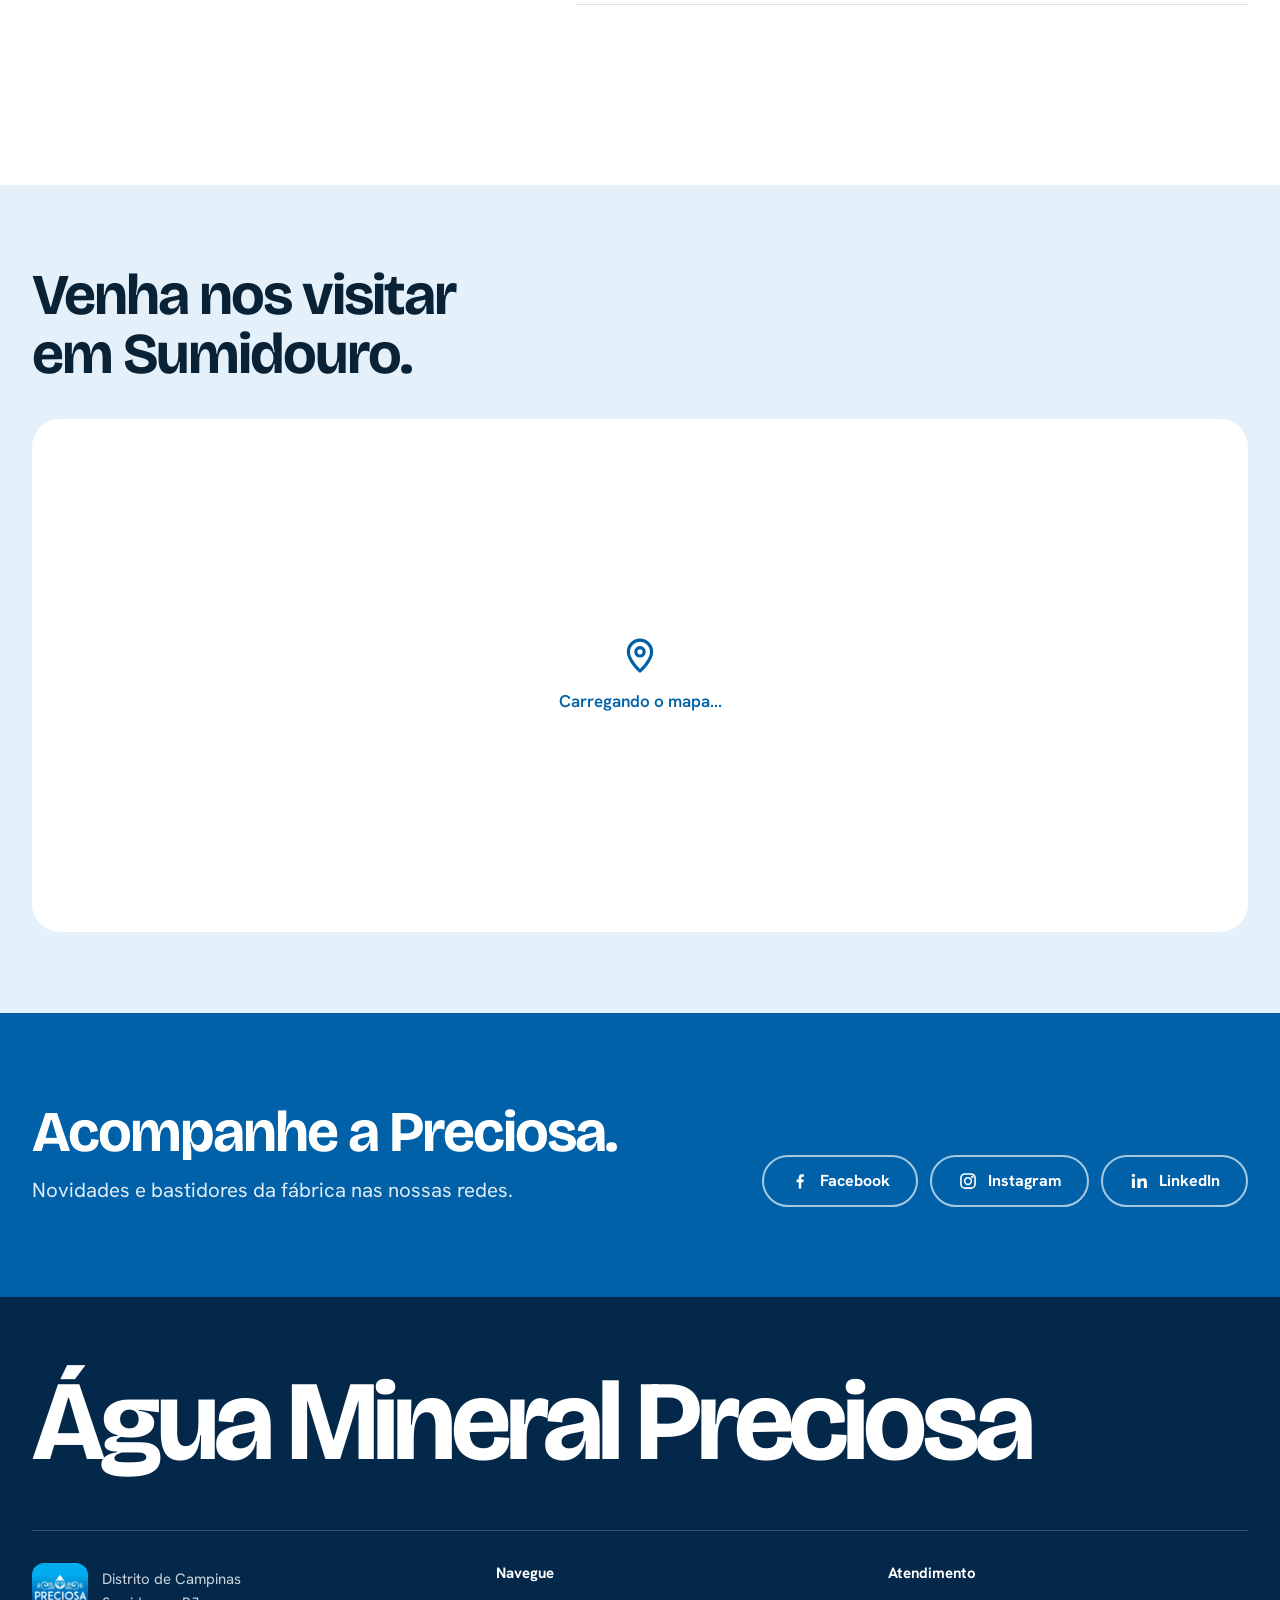
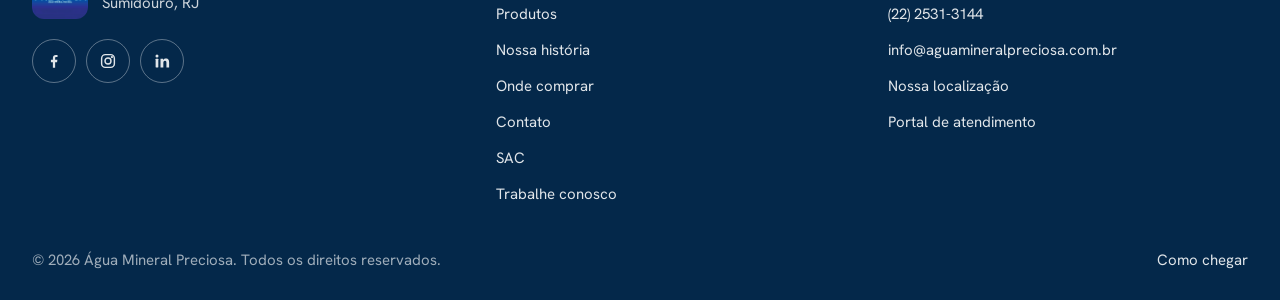
==== commit 646082c2: "Remodela o site: uma seção por tela, fotos reais e nova tipografia - Abertura em azul com título gra" ====
--- a/index.html
+++ b/index.html
@@ -5,207 +5,169 @@
 <meta name="viewport" content="width=device-width, initial-scale=1, viewport-fit=cover">
 <title>Água Mineral Preciosa</title>
 <meta name="claude:viewport-fit-sides" content="cover">
-<meta name="description" content="Água mineral natural e gaseificada de Sumidouro, Região Serrana do Rio de Janeiro.">
+<meta name="description" content="Água mineral natural e com gás, captada em quatro fontes próprias em Sumidouro, na Região Serrana do Rio de Janeiro.">
 <meta name="theme-color" content="#0061a9">
+<meta property="og:type" content="website">
+<meta property="og:locale" content="pt_BR">
+<meta property="og:site_name" content="Água Mineral Preciosa">
+<meta property="og:title" content="Água Mineral Preciosa">
+<meta property="og:description" content="Água mineral natural e com gás, captada em quatro fontes próprias em Sumidouro, na Região Serrana do Rio de Janeiro.">
+<meta property="og:image" content="assets/img/logo.png">
 <link rel="icon" href="assets/img/logo.png">
-<link rel="preconnect" href="https://fonts.googleapis.com">
-<link rel="preconnect" href="https://fonts.gstatic.com" crossorigin>
-<link rel="stylesheet" href="https://fonts.googleapis.com/css2?family=Manrope:wght@400;500;600;700;800&family=Sora:wght@600;700&display=swap">
-<link rel="stylesheet" href="assets/css/style.css?v=20261023b">
+<link rel="preload" href="assets/fonts/bricolage-grotesque.woff" as="font" type="font/woff" crossorigin>
+<link rel="preload" href="assets/fonts/hanken-grotesk.woff" as="font" type="font/woff" crossorigin>
+<link rel="stylesheet" href="assets/css/style.css?v=20261109a">
 </head>
 <body>
 
 <a class="pular" href="#conteudo">Pular para o conteúdo</a>
 <header class="cabecalho">
-  <div class="envoltorio">
+  <div class="caixa">
     <a class="marca" href="index.html" aria-label="Água Mineral Preciosa, página inicial">
-      <span class="marca-icone" data-imagem><img src="assets/img/logo.png" alt="" width="48" height="48"><svg class="gota" viewBox="0 0 64 64" width="48" height="48" aria-hidden="true"><path d="M32 5C32 5 13 28 13 41a19 19 0 0 0 38 0C51 28 32 5 32 5z" fill="#0061a9"/><path d="M24 40a8 8 0 0 0 8 8" fill="none" stroke="#ffffff" stroke-width="3.2" stroke-linecap="round"/></svg></span>
-      <span class="marca-texto"><strong>Preciosa</strong><span>Água Mineral</span></span>
+      <img src="assets/img/logo.png" alt="" width="44" height="44">
+      <span class="marca-nome">Preciosa<small>Água mineral</small></span>
     </a>
-    <button class="menu-botao" type="button" aria-expanded="false" aria-controls="navegacao" aria-label="Abrir menu"><svg viewBox="0 0 24 24" width="24" height="24" fill="none" stroke="currentColor" stroke-width="1.8" stroke-linecap="round" stroke-linejoin="round" aria-hidden="true"><path d="M4 7h16M4 12h16M4 17h16"/></svg></button>
-    <nav class="navegacao" id="navegacao" aria-label="Menu principal">
-      <ul>
-        <li><a href="index.html" aria-current="page">Início</a></li><li><a href="index.html#produtos">Produtos</a></li><li><a href="index.html#historia">Nossa história</a></li><li><a href="onde-comprar.html">Onde comprar</a></li><li><a href="contato.html">Contato</a></li><li><a href="sac.html">SAC</a></li><li><a href="trabalhe-conosco.html">Trabalhe conosco</a></li>
-      </ul>
+    <button class="menu-botao" type="button" aria-expanded="false" aria-controls="navegacao" aria-label="Abrir menu"><svg class="abrir" viewBox="0 0 24 24" width="24" height="24" fill="none" stroke="currentColor" stroke-width="1.9" stroke-linecap="round" stroke-linejoin="round" aria-hidden="true"><path d="M4 8h16M4 16h16"/></svg><svg class="fechar" viewBox="0 0 24 24" width="24" height="24" fill="none" stroke="currentColor" stroke-width="1.9" stroke-linecap="round" stroke-linejoin="round" aria-hidden="true"><path d="M6 6l12 12M18 6L6 18"/></svg></button>
+    <nav class="nav" id="navegacao" aria-label="Menu principal">
+      <ul><li><a href="index.html#produtos">Produtos</a></li><li><a href="index.html#historia">Nossa história</a></li><li><a href="onde-comprar.html">Onde comprar</a></li><li><a href="contato.html">Contato</a></li><li><a href="sac.html">SAC</a></li><li><a href="trabalhe-conosco.html">Trabalhe conosco</a></li></ul>
     </nav>
   </div>
 </header>
 <main id="conteudo">
 
-<section class="faixa-azul hero">
+<section class="tela fundo-azul abertura">
   <div class="bolhas" aria-hidden="true"><span></span><span></span><span></span><span></span><span></span><span></span></div>
-  <div class="envoltorio">
+  <div class="caixa abertura-grade">
+    <div data-entra>
+      <h1>Água mineral da serra de Sumidouro.</h1>
+      <p class="lead">Natural ou com gás, captada em quatro fontes próprias, no meio de 49 hectares de mata na Região Serrana do Rio de Janeiro.</p>
+      <div class="abertura-acoes">
+        <a class="botao botao-branco" href="#produtos">Ver os produtos <svg class="seta" viewBox="0 0 24 24" width="24" height="24" fill="none" stroke="currentColor" stroke-width="1.9" stroke-linecap="round" stroke-linejoin="round" aria-hidden="true"><path d="M5 12h14M13 6l6 6-6 6"/></svg></a>
+        <a class="botao botao-vazado" href="onde-comprar.html">Encontrar uma loja</a>
+      </div>
+    </div>
+    <div class="abertura-foto">
+      <span class="anel" aria-hidden="true"></span><span class="anel" aria-hidden="true"></span>
+      <div class="disco"><img src="assets/img/fotos/garrafa-510ml.jpg" alt="Três garrafas de 510 ml da Água Mineral Preciosa" width="838" height="859"></div>
+      <div class="selo"><img src="assets/img/logo.png" alt="" width="124" height="124"></div>
+    </div>
+  </div>
+  <div class="caixa">
+    <ul class="fatos">
+      <li><strong><span data-idade="2008-03-15">18</span><small>anos</small></strong><span class="rot">Fundada em 15 de março de 2008</span></li>
+      <li><strong>4</strong><span class="rot">Fontes próprias de água mineral</span></li>
+      <li><strong>49<small>ha</small></strong><span class="rot">De área, em grande parte mata preservada</span></li>
+      <li><strong>6</strong><span class="rot">Embalagens, do copo ao galão</span></li>
+    </ul>
+  </div>
+</section>
+
+<section class="tela produtos" id="produtos" aria-labelledby="titulo-produtos">
+  <div class="caixa">
+    <div class="prod" data-produtos>
+      <div class="prod-texto">
+        <h2 id="titulo-produtos">Seis embalagens, a mesma água.</h2>
+        <p class="sub">Tampa azul na natural, tampa laranja na com gás.</p>
+        <div class="prod-lista" role="tablist" aria-label="Produtos">
+          <button class="prod-item" type="button" role="tab" id="aba-0" aria-controls="painel-0" aria-selected="true"><span class="tampa"></span><span class="nome">Copo 200 ml</span><span class="tipo">Natural</span><span class="barra"></span></button><button class="prod-item" type="button" role="tab" id="aba-1" aria-controls="painel-1" aria-selected="false" tabindex="-1"><span class="tampa gas"></span><span class="nome">Garrafa 500 ml</span><span class="tipo">Com gás</span><span class="barra"></span></button><button class="prod-item" type="button" role="tab" id="aba-2" aria-controls="painel-2" aria-selected="false" tabindex="-1"><span class="tampa"></span><span class="nome">Garrafa 510 ml</span><span class="tipo">Natural</span><span class="barra"></span></button><button class="prod-item" type="button" role="tab" id="aba-3" aria-controls="painel-3" aria-selected="false" tabindex="-1"><span class="tampa gas"></span><span class="nome">Garrafa 1,25 L</span><span class="tipo">Com gás</span><span class="barra"></span></button><button class="prod-item" type="button" role="tab" id="aba-4" aria-controls="painel-4" aria-selected="false" tabindex="-1"><span class="tampa"></span><span class="nome">Garrafa 1,5 L</span><span class="tipo">Natural</span><span class="barra"></span></button><button class="prod-item" type="button" role="tab" id="aba-5" aria-controls="painel-5" aria-selected="false" tabindex="-1"><span class="tampa"></span><span class="nome">Galão 5 L</span><span class="tipo">Natural</span><span class="barra"></span></button>
+        </div>
+        <div class="prod-painel" role="tabpanel" id="painel-0" aria-labelledby="aba-0">
+          <p><strong>Copo 200 ml, natural.</strong> Lacrado e na medida para eventos, escritórios, clínicas e viagens.</p>
+          <ul class="prod-dados"><li>Caixa com 48 copos</li><li>EAN 7898931743157</li></ul>
+          <div class="prod-acoes"><button class="link-botao" type="button" data-ficha="ficha-0"><svg viewBox="0 0 24 24" width="24" height="24" fill="none" stroke="currentColor" stroke-width="1.9" stroke-linecap="round" stroke-linejoin="round" aria-hidden="true"><path d="M8 6h12M8 12h12M8 18h12M4 6h.01M4 12h.01M4 18h.01"/></svg>Ver ficha técnica</button></div>
+        </div><div class="prod-painel" role="tabpanel" id="painel-1" aria-labelledby="aba-1" hidden>
+          <p><strong>Garrafa 500 ml, com gás.</strong> Gaseificada, para acompanhar a refeição ou matar a sede com mais frescor.</p>
+          <ul class="prod-dados"><li>Pacote com 12 garrafas</li><li>EAN 7898931743270</li></ul>
+          <div class="prod-acoes"><button class="link-botao" type="button" data-ficha="ficha-1"><svg viewBox="0 0 24 24" width="24" height="24" fill="none" stroke="currentColor" stroke-width="1.9" stroke-linecap="round" stroke-linejoin="round" aria-hidden="true"><path d="M8 6h12M8 12h12M8 18h12M4 6h.01M4 12h.01M4 18h.01"/></svg>Ver ficha técnica</button></div>
+        </div><div class="prod-painel" role="tabpanel" id="painel-2" aria-labelledby="aba-2" hidden>
+          <p><strong>Garrafa 510 ml, natural.</strong> Cabe na bolsa, na mochila e no porta-copos do carro.</p>
+          <ul class="prod-dados"><li>Pacote com 12 garrafas</li><li>EAN 7898931743058</li></ul>
+          <div class="prod-acoes"><button class="link-botao" type="button" data-ficha="ficha-2"><svg viewBox="0 0 24 24" width="24" height="24" fill="none" stroke="currentColor" stroke-width="1.9" stroke-linecap="round" stroke-linejoin="round" aria-hidden="true"><path d="M8 6h12M8 12h12M8 18h12M4 6h.01M4 12h.01M4 18h.01"/></svg>Ver ficha técnica</button></div>
+        </div><div class="prod-painel" role="tabpanel" id="painel-3" aria-labelledby="aba-3" hidden>
+          <p><strong>Garrafa 1,25 L, com gás.</strong> Tamanho de mesa, para dividir no almoço e no jantar.</p>
+          <ul class="prod-dados"><li>Pacote com 6 garrafas</li><li>EAN 7898931743133</li></ul>
+          <div class="prod-acoes"><button class="link-botao" type="button" data-ficha="ficha-3"><svg viewBox="0 0 24 24" width="24" height="24" fill="none" stroke="currentColor" stroke-width="1.9" stroke-linecap="round" stroke-linejoin="round" aria-hidden="true"><path d="M8 6h12M8 12h12M8 18h12M4 6h.01M4 12h.01M4 18h.01"/></svg>Ver ficha técnica</button></div>
+        </div><div class="prod-painel" role="tabpanel" id="painel-4" aria-labelledby="aba-4" hidden>
+          <p><strong>Garrafa 1,5 L, natural.</strong> Para a geladeira de casa e a mesa do trabalho, o dia inteiro.</p>
+          <ul class="prod-dados"><li>Pacote com 6 garrafas</li><li>EAN 7898931743072</li></ul>
+          <div class="prod-acoes"><button class="link-botao" type="button" data-ficha="ficha-4"><svg viewBox="0 0 24 24" width="24" height="24" fill="none" stroke="currentColor" stroke-width="1.9" stroke-linecap="round" stroke-linejoin="round" aria-hidden="true"><path d="M8 6h12M8 12h12M8 18h12M4 6h.01M4 12h.01M4 18h.01"/></svg>Ver ficha técnica</button></div>
+        </div><div class="prod-painel" role="tabpanel" id="painel-5" aria-labelledby="aba-5" hidden>
+          <p><strong>Galão 5 L, natural.</strong> Com alça, para a cozinha, o bebedouro e o preparo dos alimentos.</p>
+          <ul class="prod-dados"><li>Fardo com 2 galões</li><li>EAN 7898931743362</li></ul>
+          <div class="prod-acoes"><button class="link-botao" type="button" data-ficha="ficha-5"><svg viewBox="0 0 24 24" width="24" height="24" fill="none" stroke="currentColor" stroke-width="1.9" stroke-linecap="round" stroke-linejoin="round" aria-hidden="true"><path d="M8 6h12M8 12h12M8 18h12M4 6h.01M4 12h.01M4 18h.01"/></svg>Ver ficha técnica</button></div>
+        </div>
+        <button class="link-botao discreto" type="button" data-pausa aria-pressed="false"><svg viewBox="0 0 24 24" width="24" height="24" fill="none" stroke="currentColor" stroke-width="1.9" stroke-linecap="round" stroke-linejoin="round" aria-hidden="true"><path d="M9 6v12M15 6v12"/></svg><span>Pausar troca automática</span></button>
+      </div>
+      <div class="prod-fotos">
+        <img src="assets/img/fotos/copo-200ml.jpg" alt="Copo 200 ml natural da Água Mineral Preciosa" width="838" height="859" class="ativa"><img src="assets/img/fotos/garrafa-500ml-com-gas.jpg" alt="Garrafa 500 ml com gás da Água Mineral Preciosa" width="838" height="859" loading="lazy"><img src="assets/img/fotos/garrafa-510ml.jpg" alt="Garrafa 510 ml natural da Água Mineral Preciosa" width="838" height="859" loading="lazy"><img src="assets/img/fotos/garrafa-1250ml-com-gas.jpg" alt="Garrafa 1,25 L com gás da Água Mineral Preciosa" width="838" height="859" loading="lazy"><img src="assets/img/fotos/garrafa-1500ml.jpg" alt="Garrafa 1,5 L natural da Água Mineral Preciosa" width="838" height="859" loading="lazy"><img src="assets/img/fotos/galao-5l.jpg" alt="Galão 5 L natural da Água Mineral Preciosa" width="838" height="859" loading="lazy">
+      </div>
+    </div>
+  </div>
+</section>
+
+<section class="tela fundo-noite origem" id="historia" aria-labelledby="titulo-historia">
+  <div class="caixa">
+    <h2 id="titulo-historia" data-acende>Quatro fontes, 49 hectares e uma mata inteira cuidando da água que chega à sua mesa.</h2>
+    <div class="origem-texto">
+      <p>Fundada em 15 de março de 2008, a Água Mineral Cascata de Campinas nasceu no Distrito de Campinas, em Sumidouro, na Região Serrana do Estado do Rio de Janeiro, para oferecer à região uma água mineral de qualidade excepcional.</p>
+      <p>Desde então, investimos em equipamentos de alta produtividade e na modernização do processo fabril. Hoje cada produto tem a sua linha de envase dedicada, com controle de qualidade em todas as etapas.</p>
+      <p>Nossa reserva hídrica é formada por quatro fontes, em uma área de 49 hectares, na maior parte coberta por vegetação nativa. Assumimos também o reflorestamento, porque proteger a mata é proteger a quantidade e a pureza da água.</p>
+      <p>Com logística enxuta e uma equipe comercial especializada, atendemos consumidores em todo o estado e nas regiões vizinhas, com o melhor custo-benefício e sem abrir mão da qualidade.</p>
+    </div>
+  </div>
+</section>
+
+<section class="tela" aria-labelledby="titulo-fale">
+  <div class="caixa">
+    <div class="atende">
+      <div class="atende-intro">
+        <h2 id="titulo-fale">Fale com a Preciosa.</h2>
+        <p>Escolha o assunto e vá direto para a equipe certa.</p>
+        <div class="atende-fone"><span>Ou ligue para a fábrica</span><a href="tel:+552225313144">(22) 2531-3144</a></div>
+      </div>
+      <ul class="trilhos">
+        <li><a class="trilho" href="onde-comprar.html"><div><h3>Onde comprar</h3><p>O mapa das lojas que vendem a Preciosa.</p></div><span class="ir"><svg class="seta" viewBox="0 0 24 24" width="24" height="24" fill="none" stroke="currentColor" stroke-width="1.9" stroke-linecap="round" stroke-linejoin="round" aria-hidden="true"><path d="M5 12h14M13 6l6 6-6 6"/></svg></span></a></li>
+        <li><a class="trilho" href="contato.html"><div><h3>Contato</h3><p>Vendas, revenda, distribuição, eventos e fornecedores.</p></div><span class="ir"><svg class="seta" viewBox="0 0 24 24" width="24" height="24" fill="none" stroke="currentColor" stroke-width="1.9" stroke-linecap="round" stroke-linejoin="round" aria-hidden="true"><path d="M5 12h14M13 6l6 6-6 6"/></svg></span></a></li>
+        <li><a class="trilho" href="sac.html"><div><h3>SAC</h3><p>Comentários, sugestões e reclamações.</p></div><span class="ir"><svg class="seta" viewBox="0 0 24 24" width="24" height="24" fill="none" stroke="currentColor" stroke-width="1.9" stroke-linecap="round" stroke-linejoin="round" aria-hidden="true"><path d="M5 12h14M13 6l6 6-6 6"/></svg></span></a></li>
+        <li><a class="trilho" href="trabalhe-conosco.html"><div><h3>Trabalhe conosco</h3><p>Envie o seu currículo para o nosso banco de talentos.</p></div><span class="ir"><svg class="seta" viewBox="0 0 24 24" width="24" height="24" fill="none" stroke="currentColor" stroke-width="1.9" stroke-linecap="round" stroke-linejoin="round" aria-hidden="true"><path d="M5 12h14M13 6l6 6-6 6"/></svg></span></a></li>
+      </ul>
+    </div>
+  </div>
+</section>
+
+<section class="tela fundo-agua visita" id="localizacao" aria-labelledby="titulo-local">
+  <div class="caixa" style="display:flex;flex-direction:column;flex:1">
+    <h2 id="titulo-local">Venha nos visitar em Sumidouro.</h2>
+    <div class="mapa ">
+        <div class="mapa-aviso" aria-hidden="true"><svg viewBox="0 0 24 24" width="24" height="24" fill="none" stroke="currentColor" stroke-width="1.9" stroke-linecap="round" stroke-linejoin="round" aria-hidden="true"><path d="M12 21s-7-6.2-7-11.5a7 7 0 0 1 14 0C19 14.8 12 21 12 21z"/><circle cx="12" cy="9.5" r="2.5"/></svg><span>Carregando o mapa...</span></div>
+        <iframe src="https://www.google.com/maps/embed?pb=!1m18!1m12!1m3!1d14779.612912138762!2d-42.6586987!3d-22.1677554!2m3!1f0!2f0!3f0!3m2!1i1024!2i768!4f13.1!3m3!1m2!1s0x98052f162a4851%3A0xdc856618bc1b3197!2s%C3%81gua%20Mineral%20Preciosa!5e0!3m2!1spt-BR!2sbr!4v1792597951836!5m2!1spt-BR!2sbr" title="Mapa com a localização da Água Mineral Preciosa em Sumidouro, RJ" width="640" height="480" style="border:0;" allowfullscreen="" loading="lazy" referrerpolicy="strict-origin-when-cross-origin"></iframe>
+      </div>
+  </div>
+</section>
+
+<section class="fundo-azul fecho" aria-labelledby="titulo-redes">
+  <div class="bolhas" aria-hidden="true"><span></span><span></span><span></span><span></span><span></span><span></span></div>
+  <div class="caixa">
     <div>
-      <h1>A pureza da serra, <em>da nossa fonte</em> até a sua mesa.</h1>
-      <p class="lead">Água mineral natural e gaseificada, captada em quatro fontes próprias cercadas por mata preservada, envasada com rigoroso controle de qualidade.</p>
-      <div class="hero-acoes">
-        <a class="botao botao-claro" href="#produtos">Conheça nossos produtos <svg viewBox="0 0 24 24" width="24" height="24" fill="none" stroke="currentColor" stroke-width="1.8" stroke-linecap="round" stroke-linejoin="round" aria-hidden="true"><path d="M5 12h14M13 6l6 6-6 6"/></svg></a>
-        <a class="botao botao-contorno-claro" href="contato.html">Fale conosco</a>
-      </div>
-    </div>
-    <div class="hero-logo" aria-hidden="true">
-      <span class="anel"></span><span class="anel"></span>
-      <div class="moldura" data-imagem><img src="assets/img/logo.png" alt="" width="960" height="960"><svg class="gota" viewBox="0 0 64 64" width="48" height="48" aria-hidden="true"><path d="M32 5C32 5 13 28 13 41a19 19 0 0 0 38 0C51 28 32 5 32 5z" fill="#0061a9"/><path d="M24 40a8 8 0 0 0 8 8" fill="none" stroke="#ffffff" stroke-width="3.2" stroke-linecap="round"/></svg></div>
-    </div>
-  </div>
-  <svg class="onda" viewBox="0 0 1440 70" preserveAspectRatio="none" aria-hidden="true"><path d="M0,38 C220,78 470,2 720,30 C970,58 1210,8 1440,34 L1440,70 L0,70 Z"/></svg>
-</section>
-
-<section class="numeros" aria-label="A Preciosa em números">
-  <div class="envoltorio">
-    <ul>
-      <li><strong><span data-idade="2008-03-15">18</span><small>anos</small></strong><span>Fundada em 15 de março de 2008</span></li>
-      <li><strong>4</strong><span>Fontes próprias de água mineral</span></li>
-      <li><strong>49<small>ha</small></strong><span>De área, em grande parte com mata preservada</span></li>
-      <li><strong>6</strong><span>Produtos em linhas de envase dedicadas</span></li>
-    </ul>
-  </div>
-</section>
-
-<section class="secao" id="produtos" aria-labelledby="titulo-produtos">
-  <div class="envoltorio">
-    <div class="cabeca-secao">
-      <h2 id="titulo-produtos">Uma embalagem para cada momento</h2>
-      <p>Do copo de 200 ml ao galão de 5 litros, a mesma água mineral em todas as versões, natural ou com gás.</p>
-    </div>
-    <div class="carrossel" data-carrossel role="region" aria-roledescription="carrossel" aria-label="Produtos Água Mineral Preciosa">
-      <div class="carrossel-janela" tabindex="0">
-        <div class="carrossel-trilha">
-          <figure class="slide">
-  <div class="slide-midia" data-imagem>
-    <img src="assets/img/produtos/copo-200ml.jpg" alt="Copo 200 ml, Água Mineral Preciosa" width="1600" height="900" loading="lazy">
-    <div class="slide-substituto" aria-hidden="true"><i></i><i></i><i></i><span class="tipo">Copo</span><span class="volume">200 ml</span></div>
-  </div>
-  <figcaption><h3>Copo 200 ml</h3><p><strong>Natural.</strong> Prático e na dose certa para eventos, escritórios, festas e o cafezinho do dia a dia.</p></figcaption>
-</figure><figure class="slide">
-  <div class="slide-midia" data-imagem>
-    <img src="assets/img/produtos/garrafa-500ml-com-gas.jpg" alt="Garrafa 500 ml com gás, Água Mineral Preciosa" width="1600" height="900" loading="lazy">
-    <div class="slide-substituto" aria-hidden="true"><i></i><i></i><i></i><span class="tipo">Com gás</span><span class="volume">500 ml</span></div>
-  </div>
-  <figcaption><h3>Garrafa 500 ml com gás</h3><p><strong>Gaseificada.</strong> Borbulhas leves e refrescantes para acompanhar as refeições e os bons momentos.</p></figcaption>
-</figure><figure class="slide">
-  <div class="slide-midia" data-imagem>
-    <img src="assets/img/produtos/garrafa-510ml.jpg" alt="Garrafa 510 ml, Água Mineral Preciosa" width="1600" height="900" loading="lazy">
-    <div class="slide-substituto" aria-hidden="true"><i></i><i></i><i></i><span class="tipo">Natural</span><span class="volume">510 ml</span></div>
-  </div>
-  <figcaption><h3>Garrafa 510 ml</h3><p><strong>Natural.</strong> A companheira ideal para levar na bolsa, na mochila, no carro ou no treino.</p></figcaption>
-</figure><figure class="slide">
-  <div class="slide-midia" data-imagem>
-    <img src="assets/img/produtos/garrafa-1250ml-com-gas.jpg" alt="Garrafa 1,25 L com gás, Água Mineral Preciosa" width="1600" height="900" loading="lazy">
-    <div class="slide-substituto" aria-hidden="true"><i></i><i></i><i></i><span class="tipo">Com gás</span><span class="volume">1,25 L</span></div>
-  </div>
-  <figcaption><h3>Garrafa 1,25 L com gás</h3><p><strong>Gaseificada.</strong> Tamanho família para compartilhar à mesa, com o mesmo frescor da garrafa individual.</p></figcaption>
-</figure><figure class="slide">
-  <div class="slide-midia" data-imagem>
-    <img src="assets/img/produtos/garrafa-1500ml.jpg" alt="Garrafa 1,5 L, Água Mineral Preciosa" width="1600" height="900" loading="lazy">
-    <div class="slide-substituto" aria-hidden="true"><i></i><i></i><i></i><span class="tipo">Natural</span><span class="volume">1,5 L</span></div>
-  </div>
-  <figcaption><h3>Garrafa 1,5 L</h3><p><strong>Natural.</strong> Hidratação para o dia inteiro, em casa ou no trabalho.</p></figcaption>
-</figure><figure class="slide">
-  <div class="slide-midia" data-imagem>
-    <img src="assets/img/produtos/galao-5l.jpg" alt="Galão 5 L, Água Mineral Preciosa" width="1600" height="900" loading="lazy">
-    <div class="slide-substituto" aria-hidden="true"><i></i><i></i><i></i><span class="tipo">Natural</span><span class="volume">5 L</span></div>
-  </div>
-  <figcaption><h3>Galão 5 L</h3><p><strong>Natural.</strong> Economia e praticidade para a cozinha, a casa toda e o preparo dos alimentos.</p></figcaption>
-</figure>
+      <h2 id="titulo-redes">Acompanhe a Preciosa.</h2>
+      <p>Novidades e bastidores da fábrica nas nossas redes.</p>
+    </div>
+    <div class="redes"><a class="botao botao-vazado" href="https://www.facebook.com/aguamineralpreciosa/" target="_blank" rel="noopener"><svg viewBox="0 0 24 24" width="24" height="24" fill="currentColor" aria-hidden="true"><path d="M13.5 21v-7.5h2.6l.4-3.2h-3V8.4c0-.9.3-1.6 1.6-1.6h1.6V4c-.3 0-1.2-.1-2.3-.1-2.3 0-3.9 1.4-3.9 4v2.4H7.9v3.2h2.6V21z"/></svg>Facebook</a><a class="botao botao-vazado" href="https://www.instagram.com/aguamineralpreciosa/" target="_blank" rel="noopener"><svg viewBox="0 0 24 24" width="24" height="24" fill="none" stroke="currentColor" stroke-width="1.9" stroke-linecap="round" stroke-linejoin="round" aria-hidden="true"><rect x="3.5" y="3.5" width="17" height="17" rx="5"/><circle cx="12" cy="12" r="4"/><circle cx="17.2" cy="6.8" r=".6" fill="currentColor"/></svg>Instagram</a><a class="botao botao-vazado" href="https://www.linkedin.com/company/%C3%A1gua-mineral-preciosa" target="_blank" rel="noopener"><svg viewBox="0 0 24 24" width="24" height="24" fill="currentColor" aria-hidden="true"><rect x="3.5" y="9" width="3.6" height="11.5" rx=".5"/><circle cx="5.3" cy="5.3" r="2"/><path d="M10 9h3.4v1.6c.6-1 1.9-1.9 3.8-1.9 3.6 0 4.3 2.4 4.3 5.4v6.4h-3.6v-5.7c0-1.4 0-3.1-1.9-3.1s-2.2 1.5-2.2 3v5.8H10z"/></svg>LinkedIn</a></div>
+  </div>
+</section>
+
+</main>
+
+<footer class="rodape">
+  <div class="caixa">
+    <p class="rodape-nome">Água Mineral Preciosa</p>
+    <div class="rodape-grade">
+      <div>
+        <div class="rodape-marca">
+          <img src="assets/img/logo.png" alt="" width="56" height="56">
+          <span>Distrito de Campinas<br>Sumidouro, RJ</span>
         </div>
-      </div>
-      <div class="carrossel-controles">
-        <div class="carrossel-pontos" aria-label="Escolher produto"></div>
-        <div class="carrossel-setas">
-          <button class="seta" type="button" data-anterior aria-label="Produto anterior"><svg viewBox="0 0 24 24" width="24" height="24" fill="none" stroke="currentColor" stroke-width="1.8" stroke-linecap="round" stroke-linejoin="round" aria-hidden="true"><path d="M19 12H5M11 6l-6 6 6 6"/></svg></button>
-          <button class="seta" type="button" data-proximo aria-label="Próximo produto"><svg viewBox="0 0 24 24" width="24" height="24" fill="none" stroke="currentColor" stroke-width="1.8" stroke-linecap="round" stroke-linejoin="round" aria-hidden="true"><path d="M5 12h14M13 6l6 6-6 6"/></svg></button>
-        </div>
-      </div>
-      <p class="so-leitor" aria-live="polite" data-anuncio></p>
-    </div>
-    <a class="aviso-lojas" href="onde-comprar.html"><span class="icone"><svg viewBox="0 0 24 24" width="24" height="24" fill="none" stroke="currentColor" stroke-width="1.8" stroke-linecap="round" stroke-linejoin="round" aria-hidden="true"><path d="M4 9.5V20h16V9.5"/><path d="M3 4h18l-1.5 5.5a2.6 2.6 0 0 1-5 0 2.6 2.6 0 0 1-5 0 2.6 2.6 0 0 1-5 0z"/><path d="M10 20v-5h4v5"/></svg></span><span><strong>Procurando onde comprar?</strong> Veja no mapa as lojas que vendem a Água Mineral Preciosa.</span><svg viewBox="0 0 24 24" width="24" height="24" fill="none" stroke="currentColor" stroke-width="1.8" stroke-linecap="round" stroke-linejoin="round" aria-hidden="true"><path d="M5 12h14M13 6l6 6-6 6"/></svg></a>
-  </div>
-</section>
-
-<section class="secao secao-nevoa" id="historia" aria-labelledby="titulo-historia">
-  <div class="envoltorio">
-    <div class="historia">
-      <div class="historia-titulo">
-        <h2 id="titulo-historia">Nascida na serra, cuidada desde a nascente</h2>
-        <p class="historia-destaque">Cuidar da mata é cuidar da água. Por isso o reflorestamento faz parte do nosso trabalho.</p>
-      </div>
-      <div class="historia-texto">
-        <p>Fundada em 15 de março de 2008, a Água Mineral Cascata de Campinas nasceu no Distrito de Campinas, em Sumidouro, na Região Serrana do Estado do Rio de Janeiro, com um propósito claro: oferecer à região uma água mineral de qualidade excepcional.</p>
-        <p>Para atender cada vez melhor os nossos clientes, investimos continuamente em equipamentos de alta produtividade e na modernização do nosso processo fabril. Hoje mantemos linhas de envase dedicadas, com controle de qualidade em todas as etapas, para o copo de 200 ml, as garrafas de 500 ml com gás, 510 ml natural, 1,25 L com gás e 1,5 L natural, e o galão de 5 L natural.</p>
-        <p>Nossa reserva hídrica é formada por quatro fontes, inseridas em uma área de 49 hectares, em sua maior parte coberta por vegetação nativa. Também assumimos o compromisso do reflorestamento, porque proteger a mata é proteger a quantidade e a pureza da água que chega até você.</p>
-        <p>Com tecnologia de ponta, logística enxuta e uma equipe comercial especializada, seguimos em constante expansão e atendemos consumidores em todo o estado e nas regiões vizinhas, sempre com o melhor custo-benefício e sem abrir mão da qualidade que nos trouxe até aqui.</p>
-      </div>
-    </div>
-  </div>
-</section>
-
-<section class="secao" aria-labelledby="titulo-fale">
-  <div class="envoltorio">
-    <div class="cabeca-secao">
-      <h2 id="titulo-fale">Estamos prontos para te atender</h2>
-      <p>Escolha o assunto e encontre o canal mais rápido para falar com a equipe certa.</p>
-    </div>
-    <div class="atalhos">
-      <a class="atalho" href="contato.html">
-        <span class="icone"><svg viewBox="0 0 24 24" width="24" height="24" fill="none" stroke="currentColor" stroke-width="1.8" stroke-linecap="round" stroke-linejoin="round" aria-hidden="true"><path d="M4 5h16a1 1 0 0 1 1 1v10a1 1 0 0 1-1 1H9l-5 4V6a1 1 0 0 1 1-1z"/></svg></span>
-        <h3>Contato</h3>
-        <p>Vendas, revenda, distribuição, eventos, fornecedores e demais assuntos.</p>
-        <span class="ir">Ver canais de contato <svg viewBox="0 0 24 24" width="24" height="24" fill="none" stroke="currentColor" stroke-width="1.8" stroke-linecap="round" stroke-linejoin="round" aria-hidden="true"><path d="M5 12h14M13 6l6 6-6 6"/></svg></span>
-      </a>
-      <a class="atalho" href="sac.html">
-        <span class="icone"><svg viewBox="0 0 24 24" width="24" height="24" fill="none" stroke="currentColor" stroke-width="1.8" stroke-linecap="round" stroke-linejoin="round" aria-hidden="true"><path d="M4 15v-3a8 8 0 0 1 16 0v3"/><rect x="3" y="14" width="4" height="6" rx="1.5"/><rect x="17" y="14" width="4" height="6" rx="1.5"/><path d="M19 20c0 1-1.5 1.5-4 1.5"/></svg></span>
-        <h3>SAC</h3>
-        <p>Comentários, sugestões ou reclamações. Nossa equipe está pronta para ouvir você.</p>
-        <span class="ir">Falar com o SAC <svg viewBox="0 0 24 24" width="24" height="24" fill="none" stroke="currentColor" stroke-width="1.8" stroke-linecap="round" stroke-linejoin="round" aria-hidden="true"><path d="M5 12h14M13 6l6 6-6 6"/></svg></span>
-      </a>
-      <a class="atalho" href="trabalhe-conosco.html">
-        <span class="icone"><svg viewBox="0 0 24 24" width="24" height="24" fill="none" stroke="currentColor" stroke-width="1.8" stroke-linecap="round" stroke-linejoin="round" aria-hidden="true"><circle cx="9" cy="8" r="3.5"/><path d="M2.5 20a6.5 6.5 0 0 1 13 0"/><circle cx="17" cy="9" r="2.5"/><path d="M16.5 14.2A5 5 0 0 1 21.5 20"/></svg></span>
-        <h3>Faça parte do nosso time</h3>
-        <p>Quer trabalhar com a gente? Envie seu currículo e participe dos nossos processos seletivos.</p>
-        <span class="ir">Enviar currículo <svg viewBox="0 0 24 24" width="24" height="24" fill="none" stroke="currentColor" stroke-width="1.8" stroke-linecap="round" stroke-linejoin="round" aria-hidden="true"><path d="M5 12h14M13 6l6 6-6 6"/></svg></span>
-      </a>
-    </div>
-  </div>
-</section>
-
-
-<section class="secao secao-nevoa" id="localizacao" aria-labelledby="titulo-local">
-  <div class="envoltorio">
-    <div class="cabeca-secao">
-      <h2 id="titulo-local">Venha nos visitar</h2>
-    </div>
-    <div class="local">
-      <div class="local-mapa">
-        <div class="mapa-aviso" aria-hidden="true"><svg viewBox="0 0 24 24" width="24" height="24" fill="none" stroke="currentColor" stroke-width="1.8" stroke-linecap="round" stroke-linejoin="round" aria-hidden="true"><path d="M12 21s-7-6.2-7-11.5a7 7 0 0 1 14 0C19 14.8 12 21 12 21z"/><circle cx="12" cy="9.5" r="2.5"/></svg><span>Carregando o mapa...</span></div>
-        <iframe src="https://www.google.com/maps/embed?pb=!1m18!1m12!1m3!1d14779.612912138762!2d-42.6586987!3d-22.1677554!2m3!1f0!2f0!3f0!3m2!1i1024!2i768!4f13.1!3m3!1m2!1s0x98052f162a4851%3A0xdc856618bc1b3197!2s%C3%81gua%20Mineral%20Preciosa!5e0!3m2!1spt-BR!2sbr!4v1792597951836!5m2!1spt-BR!2sbr" title="Mapa com a localização da Água Mineral Preciosa em Sumidouro, RJ" width="600" height="450" style="border:0;" allowfullscreen="" loading="lazy" referrerpolicy="strict-origin-when-cross-origin"></iframe>
-      </div>
-    </div>
-  </div>
-</section>
-
-<section class="faixa-azul faixa-redes" aria-labelledby="titulo-redes">
-  <div class="bolhas" aria-hidden="true"><span></span><span></span><span></span><span></span><span></span><span></span></div>
-  <div class="envoltorio">
-    <div>
-      <h2 id="titulo-redes">Acompanhe a Preciosa</h2>
-      <p>Novidades, bastidores e conteúdos sobre água e bem-estar nas nossas redes.</p>
-    </div>
-    <div class="redes"><a class="rede" href="https://www.facebook.com/aguamineralpreciosa/" target="_blank" rel="noopener"><svg viewBox="0 0 24 24" width="24" height="24" fill="currentColor" aria-hidden="true"><path d="M13.5 21v-7.5h2.6l.4-3.2h-3V8.4c0-.9.3-1.6 1.6-1.6h1.6V4c-.3 0-1.2-.1-2.3-.1-2.3 0-3.9 1.4-3.9 4v2.4H7.9v3.2h2.6V21z"/></svg>Facebook</a><a class="rede" href="https://www.instagram.com/aguamineralpreciosa/" target="_blank" rel="noopener"><svg viewBox="0 0 24 24" width="24" height="24" fill="none" stroke="currentColor" stroke-width="1.8" stroke-linecap="round" stroke-linejoin="round" aria-hidden="true"><rect x="3.5" y="3.5" width="17" height="17" rx="5"/><circle cx="12" cy="12" r="4"/><circle cx="17.2" cy="6.8" r=".6" fill="currentColor"/></svg>Instagram</a><a class="rede" href="https://www.linkedin.com/company/%C3%A1gua-mineral-preciosa" target="_blank" rel="noopener"><svg viewBox="0 0 24 24" width="24" height="24" fill="currentColor" aria-hidden="true"><rect x="3.5" y="9" width="3.6" height="11.5" rx=".5"/><circle cx="5.3" cy="5.3" r="2"/><path d="M10 9h3.4v1.6c.6-1 1.9-1.9 3.8-1.9 3.6 0 4.3 2.4 4.3 5.4v6.4h-3.6v-5.7c0-1.4 0-3.1-1.9-3.1s-2.2 1.5-2.2 3v5.8H10z"/></svg>LinkedIn</a></div>
-  </div>
-</section>
-
-</main>
-
-<footer class="rodape">
-  <div class="envoltorio">
-    <div class="rodape-grade">
-      <div class="rodape-sobre">
-        <a class="marca" href="index.html" aria-label="Água Mineral Preciosa, página inicial">
-          <span class="marca-icone" data-imagem><img src="assets/img/logo.png" alt="" width="56" height="56"><svg class="gota" viewBox="0 0 64 64" width="48" height="48" aria-hidden="true"><path d="M32 5C32 5 13 28 13 41a19 19 0 0 0 38 0C51 28 32 5 32 5z" fill="#0061a9"/><path d="M24 40a8 8 0 0 0 8 8" fill="none" stroke="#ffffff" stroke-width="3.2" stroke-linecap="round"/></svg></span>
-          <span class="marca-texto"><strong>Água Mineral Preciosa</strong><span>Sumidouro · RJ</span></span>
-        </a>
-        <div class="rodape-redes"><a href="https://www.facebook.com/aguamineralpreciosa/" target="_blank" rel="noopener" aria-label="Facebook"><svg viewBox="0 0 24 24" width="24" height="24" fill="currentColor" aria-hidden="true"><path d="M13.5 21v-7.5h2.6l.4-3.2h-3V8.4c0-.9.3-1.6 1.6-1.6h1.6V4c-.3 0-1.2-.1-2.3-.1-2.3 0-3.9 1.4-3.9 4v2.4H7.9v3.2h2.6V21z"/></svg></a><a href="https://www.instagram.com/aguamineralpreciosa/" target="_blank" rel="noopener" aria-label="Instagram"><svg viewBox="0 0 24 24" width="24" height="24" fill="none" stroke="currentColor" stroke-width="1.8" stroke-linecap="round" stroke-linejoin="round" aria-hidden="true"><rect x="3.5" y="3.5" width="17" height="17" rx="5"/><circle cx="12" cy="12" r="4"/><circle cx="17.2" cy="6.8" r=".6" fill="currentColor"/></svg></a><a href="https://www.linkedin.com/company/%C3%A1gua-mineral-preciosa" target="_blank" rel="noopener" aria-label="LinkedIn"><svg viewBox="0 0 24 24" width="24" height="24" fill="currentColor" aria-hidden="true"><rect x="3.5" y="9" width="3.6" height="11.5" rx=".5"/><circle cx="5.3" cy="5.3" r="2"/><path d="M10 9h3.4v1.6c.6-1 1.9-1.9 3.8-1.9 3.6 0 4.3 2.4 4.3 5.4v6.4h-3.6v-5.7c0-1.4 0-3.1-1.9-3.1s-2.2 1.5-2.2 3v5.8H10z"/></svg></a></div>
+        <div class="rodape-redes"><a href="https://www.facebook.com/aguamineralpreciosa/" target="_blank" rel="noopener" aria-label="Facebook"><svg viewBox="0 0 24 24" width="24" height="24" fill="currentColor" aria-hidden="true"><path d="M13.5 21v-7.5h2.6l.4-3.2h-3V8.4c0-.9.3-1.6 1.6-1.6h1.6V4c-.3 0-1.2-.1-2.3-.1-2.3 0-3.9 1.4-3.9 4v2.4H7.9v3.2h2.6V21z"/></svg></a><a href="https://www.instagram.com/aguamineralpreciosa/" target="_blank" rel="noopener" aria-label="Instagram"><svg viewBox="0 0 24 24" width="24" height="24" fill="none" stroke="currentColor" stroke-width="1.9" stroke-linecap="round" stroke-linejoin="round" aria-hidden="true"><rect x="3.5" y="3.5" width="17" height="17" rx="5"/><circle cx="12" cy="12" r="4"/><circle cx="17.2" cy="6.8" r=".6" fill="currentColor"/></svg></a><a href="https://www.linkedin.com/company/%C3%A1gua-mineral-preciosa" target="_blank" rel="noopener" aria-label="LinkedIn"><svg viewBox="0 0 24 24" width="24" height="24" fill="currentColor" aria-hidden="true"><rect x="3.5" y="9" width="3.6" height="11.5" rx=".5"/><circle cx="5.3" cy="5.3" r="2"/><path d="M10 9h3.4v1.6c.6-1 1.9-1.9 3.8-1.9 3.6 0 4.3 2.4 4.3 5.4v6.4h-3.6v-5.7c0-1.4 0-3.1-1.9-3.1s-2.2 1.5-2.2 3v5.8H10z"/></svg></a></div>
       </div>
       <div>
         <h2>Navegue</h2>
@@ -221,7 +183,7 @@
       <div>
         <h2>Atendimento</h2>
         <ul>
-          <li>Telefone: <a href="tel:+552225313144">(22) 2531-3144</a></li>
+          <li><a href="tel:+552225313144">(22) 2531-3144</a></li>
           <li><a href="mailto:info@aguamineralpreciosa.com.br">info@aguamineralpreciosa.com.br</a></li>
           <li><a href="https://maps.app.goo.gl/1JVVENBnwkjkBkMn6" target="_blank" rel="noopener">Nossa localização</a></li>
           <li><a href="https://portal.aguamineralpreciosa.com.br" target="_blank" rel="noopener">Portal de atendimento</a></li>
@@ -230,10 +192,58 @@
     </div>
     <div class="rodape-base">
       <span>© <span data-ano>2026</span> Água Mineral Preciosa. Todos os direitos reservados.</span>
-      <a href="https://www.google.com/maps/dir/?api=1&destination=-22.1645905,-42.6588472" target="_blank" rel="noopener">Distrito de Campinas, Sumidouro, RJ · Como chegar</a>
+      <a href="https://www.google.com/maps/dir/?api=1&destination=-22.1645905,-42.6588472" target="_blank" rel="noopener">Como chegar</a>
     </div>
   </div>
 </footer>
-<script src="assets/js/site.js?v=20261023b"></script>
+<dialog class="ficha" id="ficha-0" aria-labelledby="ficha-titulo-0">
+  <div class="ficha-topo">
+    <div><h3 id="ficha-titulo-0">Copo 200 ml</h3><p>Natural · ficha técnica</p></div>
+    <button class="ficha-fechar" type="button" data-fechar aria-label="Fechar ficha técnica"><svg viewBox="0 0 24 24" width="24" height="24" fill="none" stroke="currentColor" stroke-width="1.9" stroke-linecap="round" stroke-linejoin="round" aria-hidden="true"><path d="M6 6l12 12M18 6L6 18"/></svg></button>
+  </div>
+  <table><tr><th scope="row">Peso da unidade</th><td>224 g</td></tr><tr><th scope="row">Peso do pacote</th><td>10,830 kg</td></tr><tr><th scope="row">Altura do pacote</th><td>19 cm</td></tr><tr><th scope="row">Largura do pacote</th><td>27 cm</td></tr><tr><th scope="row">Peso do palete</th><td>817,5 kg</td></tr><tr><th scope="row">Altura do palete</th><td>1,29 m</td></tr><tr><th scope="row">EAN</th><td>7898931743157</td></tr><tr><th scope="row">NCM</th><td>22011000</td></tr><tr><th scope="row">CEST</th><td>300600</td></tr><tr><th scope="row">Empilhamento máximo</th><td>0</td></tr><tr><th scope="row">Lastro</th><td>6 lastros com 12 caixas</td></tr><tr><th scope="row">Unidades por pacote</th><td>48 copos por caixa</td></tr><tr><th scope="row">Pacotes por palete</th><td>72 caixas</td></tr></table>
+  <div class="ficha-base"><a class="link-botao" href="assets/img/produtos/copo-200ml.jpg" target="_blank" rel="noopener">Abrir a ficha em imagem</a></div>
+</dialog>
+<dialog class="ficha" id="ficha-1" aria-labelledby="ficha-titulo-1">
+  <div class="ficha-topo">
+    <div><h3 id="ficha-titulo-1">Garrafa 500 ml</h3><p>Com gás · ficha técnica</p></div>
+    <button class="ficha-fechar" type="button" data-fechar aria-label="Fechar ficha técnica"><svg viewBox="0 0 24 24" width="24" height="24" fill="none" stroke="currentColor" stroke-width="1.9" stroke-linecap="round" stroke-linejoin="round" aria-hidden="true"><path d="M6 6l12 12M18 6L6 18"/></svg></button>
+  </div>
+  <table><tr><th scope="row">Peso da unidade</th><td>528 g</td></tr><tr><th scope="row">Peso do pacote</th><td>6,335 kg</td></tr><tr><th scope="row">Altura do pacote</th><td>21 cm</td></tr><tr><th scope="row">Largura do pacote</th><td>19 cm</td></tr><tr><th scope="row">Peso do palete</th><td>1.004,0 kg</td></tr><tr><th scope="row">Altura do palete</th><td>1,43 m</td></tr><tr><th scope="row">EAN</th><td>7898931743270</td></tr><tr><th scope="row">NCM</th><td>22011000</td></tr><tr><th scope="row">CEST</th><td>300600</td></tr><tr><th scope="row">Empilhamento máximo</th><td>0</td></tr><tr><th scope="row">Lastro</th><td>6 lastros com 25 pacotes</td></tr><tr><th scope="row">Unidades por pacote</th><td>12 garrafas</td></tr><tr><th scope="row">Pacotes por palete</th><td>150 fardos</td></tr></table>
+  <div class="ficha-base"><a class="link-botao" href="assets/img/produtos/garrafa-500ml-com-gas.jpg" target="_blank" rel="noopener">Abrir a ficha em imagem</a></div>
+</dialog>
+<dialog class="ficha" id="ficha-2" aria-labelledby="ficha-titulo-2">
+  <div class="ficha-topo">
+    <div><h3 id="ficha-titulo-2">Garrafa 510 ml</h3><p>Natural · ficha técnica</p></div>
+    <button class="ficha-fechar" type="button" data-fechar aria-label="Fechar ficha técnica"><svg viewBox="0 0 24 24" width="24" height="24" fill="none" stroke="currentColor" stroke-width="1.9" stroke-linecap="round" stroke-linejoin="round" aria-hidden="true"><path d="M6 6l12 12M18 6L6 18"/></svg></button>
+  </div>
+  <table><tr><th scope="row">Peso da unidade</th><td>550 g</td></tr><tr><th scope="row">Peso do pacote</th><td>6,560 kg</td></tr><tr><th scope="row">Altura do pacote</th><td>21 cm</td></tr><tr><th scope="row">Largura do pacote</th><td>19 cm</td></tr><tr><th scope="row">Peso do palete</th><td>1.042,5 kg</td></tr><tr><th scope="row">Altura do palete</th><td>1,42 m</td></tr><tr><th scope="row">EAN</th><td>7898931743058</td></tr><tr><th scope="row">NCM</th><td>22011000</td></tr><tr><th scope="row">CEST</th><td>300600</td></tr><tr><th scope="row">Empilhamento máximo</th><td>0</td></tr><tr><th scope="row">Lastro</th><td>6 lastros com 25 pacotes</td></tr><tr><th scope="row">Unidades por pacote</th><td>12 garrafas</td></tr><tr><th scope="row">Pacotes por palete</th><td>150 fardos</td></tr></table>
+  <div class="ficha-base"><a class="link-botao" href="assets/img/produtos/garrafa-510ml.jpg" target="_blank" rel="noopener">Abrir a ficha em imagem</a></div>
+</dialog>
+<dialog class="ficha" id="ficha-3" aria-labelledby="ficha-titulo-3">
+  <div class="ficha-topo">
+    <div><h3 id="ficha-titulo-3">Garrafa 1,25 L</h3><p>Com gás · ficha técnica</p></div>
+    <button class="ficha-fechar" type="button" data-fechar aria-label="Fechar ficha técnica"><svg viewBox="0 0 24 24" width="24" height="24" fill="none" stroke="currentColor" stroke-width="1.9" stroke-linecap="round" stroke-linejoin="round" aria-hidden="true"><path d="M6 6l12 12M18 6L6 18"/></svg></button>
+  </div>
+  <table><tr><th scope="row">Peso da unidade</th><td>1,322 kg</td></tr><tr><th scope="row">Peso do pacote</th><td>7,995 kg</td></tr><tr><th scope="row">Altura do pacote</th><td>30 cm</td></tr><tr><th scope="row">Largura do pacote</th><td>26 cm</td></tr><tr><th scope="row">Peso do palete</th><td>880 kg</td></tr><tr><th scope="row">Altura do palete</th><td>1,32 m</td></tr><tr><th scope="row">EAN</th><td>7898931743133</td></tr><tr><th scope="row">NCM</th><td>22011000</td></tr><tr><th scope="row">CEST</th><td>300600</td></tr><tr><th scope="row">Empilhamento máximo</th><td>0</td></tr><tr><th scope="row">Lastro</th><td>4 lastros com 26 pacotes</td></tr><tr><th scope="row">Unidades por pacote</th><td>6 garrafas</td></tr><tr><th scope="row">Pacotes por palete</th><td>104 fardos</td></tr></table>
+  <div class="ficha-base"><a class="link-botao" href="assets/img/produtos/garrafa-1250ml-com-gas.jpg" target="_blank" rel="noopener">Abrir a ficha em imagem</a></div>
+</dialog>
+<dialog class="ficha" id="ficha-4" aria-labelledby="ficha-titulo-4">
+  <div class="ficha-topo">
+    <div><h3 id="ficha-titulo-4">Garrafa 1,5 L</h3><p>Natural · ficha técnica</p></div>
+    <button class="ficha-fechar" type="button" data-fechar aria-label="Fechar ficha técnica"><svg viewBox="0 0 24 24" width="24" height="24" fill="none" stroke="currentColor" stroke-width="1.9" stroke-linecap="round" stroke-linejoin="round" aria-hidden="true"><path d="M6 6l12 12M18 6L6 18"/></svg></button>
+  </div>
+  <table><tr><th scope="row">Peso da unidade</th><td>1,546 kg</td></tr><tr><th scope="row">Peso do pacote</th><td>9,155 kg</td></tr><tr><th scope="row">Altura do pacote</th><td>32 cm</td></tr><tr><th scope="row">Largura do pacote</th><td>17 cm</td></tr><tr><th scope="row">Peso do palete</th><td>1.003,5 kg</td></tr><tr><th scope="row">Altura do palete</th><td>1,42 m</td></tr><tr><th scope="row">EAN</th><td>7898931743072</td></tr><tr><th scope="row">NCM</th><td>22011000</td></tr><tr><th scope="row">CEST</th><td>300600</td></tr><tr><th scope="row">Empilhamento máximo</th><td>0</td></tr><tr><th scope="row">Lastro</th><td>4 lastros com 26 pacotes</td></tr><tr><th scope="row">Unidades por pacote</th><td>6 garrafas</td></tr><tr><th scope="row">Pacotes por palete</th><td>104 fardos</td></tr></table>
+  <div class="ficha-base"><a class="link-botao" href="assets/img/produtos/garrafa-1500ml.jpg" target="_blank" rel="noopener">Abrir a ficha em imagem</a></div>
+</dialog>
+<dialog class="ficha" id="ficha-5" aria-labelledby="ficha-titulo-5">
+  <div class="ficha-topo">
+    <div><h3 id="ficha-titulo-5">Galão 5 L</h3><p>Natural · ficha técnica</p></div>
+    <button class="ficha-fechar" type="button" data-fechar aria-label="Fechar ficha técnica"><svg viewBox="0 0 24 24" width="24" height="24" fill="none" stroke="currentColor" stroke-width="1.9" stroke-linecap="round" stroke-linejoin="round" aria-hidden="true"><path d="M6 6l12 12M18 6L6 18"/></svg></button>
+  </div>
+  <table><tr><th scope="row">Peso da unidade</th><td>5,170 kg</td></tr><tr><th scope="row">Peso do pacote</th><td>10,430 kg</td></tr><tr><th scope="row">Altura do pacote</th><td>33 cm</td></tr><tr><th scope="row">Largura do pacote</th><td>15 cm</td></tr><tr><th scope="row">Peso do palete</th><td>752,5 kg</td></tr><tr><th scope="row">Altura do palete</th><td>1,15 m</td></tr><tr><th scope="row">EAN</th><td>7898931743362</td></tr><tr><th scope="row">NCM</th><td>22011000</td></tr><tr><th scope="row">CEST</th><td>300600</td></tr><tr><th scope="row">Empilhamento máximo</th><td>0</td></tr><tr><th scope="row">Lastro</th><td>3 lastros com 23 pacotes</td></tr><tr><th scope="row">Unidades por pacote</th><td>2 galões</td></tr><tr><th scope="row">Pacotes por palete</th><td>69 fardos</td></tr></table>
+  <div class="ficha-base"><a class="link-botao" href="assets/img/produtos/galao-5l.jpg" target="_blank" rel="noopener">Abrir a ficha em imagem</a></div>
+</dialog>
+<script src="assets/js/site.js?v=20261109a"></script>
 </body>
 </html>
--- a/assets/css/style.css
+++ b/assets/css/style.css
@@ -1,55 +1,64 @@
-/* Água Mineral Preciosa
-   Layout: faixas de largura total (azul e branco) com conteúdo centralizado em 1160px,
-   ondas suaves separando as faixas e bolhas discretas como detalhe de marca.
-   Tema único e claro, por escolha: identidade azul #0061a9 sobre branco. */
+/* Água Mineral Preciosa · remodelagem de novembro de 2026
+   Conceito: uma seção por tela. Azul da marca em faixas inteiras, branco no restante,
+   fotos reais dos produtos em tamanho grande e tipografia de título com personalidade.
+   Bordas esquerda e direita iguais em todas as seções (classe .caixa). */
+
+@font-face {
+  font-family: "Bricolage Grotesque";
+  src: url("../fonts/bricolage-grotesque.woff") format("woff");
+  font-weight: 500 800;
+  font-display: swap;
+}
+@font-face {
+  font-family: "Hanken Grotesk";
+  src: url("../fonts/hanken-grotesk.woff") format("woff");
+  font-weight: 400 700;
+  font-display: swap;
+}
 
 :root {
   --azul: #0061a9;
-  --azul-profundo: #003f72;
-  --azul-medio: #2b84c6;
-  --azul-claro: #e6f1fa;
-  --azul-nevoa: #f5f9fd;
+  --azul-forte: #004f8c;
+  --noite: #04284a;
+  --agua: #e4f1fb;
+  --papel: #fcfcfc;
   --branco: #ffffff;
-  --tinta: #0d2638;
-  --tinta-suave: #4b6276;
-  --linha: #d5e3ef;
-  --verde-wpp: #128c4b;
-
-  --fonte-display: "Sora", "Segoe UI", system-ui, -apple-system, sans-serif;
-  --fonte-texto: "Manrope", "Segoe UI", system-ui, -apple-system, sans-serif;
-
-  --t-xs: 0.8125rem;
-  --t-sm: 0.9375rem;
-  --t-md: 1.0625rem;
-  --t-lg: 1.375rem;
-  --t-xl: 1.875rem;
-  --t-2xl: clamp(2rem, 1.4rem + 2.6vw, 3.25rem);
-
-  --raio: 18px;
-  --raio-sm: 12px;
-  --sombra: 0 18px 40px -22px rgba(0, 63, 114, 0.35);
-  --largura: 1160px;
+  --tinta: #0a2236;
+  --tinta-2: #4a6175;
+  --linha: #d6e2ed;
+  --gas: #ef8a22;
+  --wpp: #0f8a48;
+
+  --titulo: "Bricolage Grotesque", "Segoe UI", system-ui, sans-serif;
+  --texto: "Hanken Grotesk", "Segoe UI", system-ui, sans-serif;
+
+  --t-h1: clamp(2.6rem, 1.2rem + 5.4vw, 5.6rem);
+  --t-h2: clamp(2rem, 1.1rem + 3.2vw, 3.6rem);
+  --t-h3: clamp(1.3rem, 1.1rem + .7vw, 1.7rem);
+  --t-lead: clamp(1.06rem, 1rem + .35vw, 1.3rem);
+  --t-base: 1.0625rem;
+  --t-peq: .9375rem;
+
+  --cab: 72px;
+  --largura: 1240px;
+  --raio: 28px;
+  --raio-p: 14px;
+  --suave: cubic-bezier(.22, .8, .24, 1);
   color-scheme: light;
 }
 
 *, *::before, *::after { box-sizing: border-box; }
-
-html { scroll-behavior: smooth; }
-@media (prefers-reduced-motion: reduce) {
-  html { scroll-behavior: auto; }
-  *, *::before, *::after { animation: none !important; transition: none !important; }
-}
-
+html { scroll-behavior: smooth; scroll-padding-top: var(--cab); }
 body {
   margin: 0;
   background: var(--branco);
   color: var(--tinta);
-  font-family: var(--fonte-texto);
-  font-size: var(--t-md);
-  line-height: 1.65;
+  font-family: var(--texto);
+  font-size: var(--t-base);
+  line-height: 1.6;
   -webkit-font-smoothing: antialiased;
-}
-
+  text-rendering: optimizeLegibility;
+}
 body::before {
   content: "";
   position: fixed;
@@ -58,959 +67,488 @@
   z-index: 60;
   background: var(--branco);
 }
-
 img { max-width: 100%; display: block; }
-a { color: var(--azul); }
-:focus-visible { outline: 3px solid var(--azul-medio); outline-offset: 3px; border-radius: 6px; }
-
+a { color: var(--azul); text-underline-offset: .18em; }
+p { margin: 0; }
 h1, h2, h3 {
-  font-family: var(--fonte-display);
-  color: var(--tinta);
-  line-height: 1.15;
-  letter-spacing: -0.02em;
+  margin: 0;
+  font-family: var(--titulo);
+  font-weight: 700;
+  line-height: 1.02;
+  letter-spacing: -0.035em;
   text-wrap: balance;
-  margin: 0;
-}
-
-p { margin: 0; }
-
-.envoltorio {
+}
+h1 { font-size: var(--t-h1); }
+h2 { font-size: var(--t-h2); }
+h3 { font-size: var(--t-h3); letter-spacing: -0.02em; line-height: 1.15; }
+:focus-visible { outline: 3px solid #5fb2ee; outline-offset: 3px; border-radius: 8px; }
+::selection { background: var(--azul); color: var(--branco); }
+
+.caixa {
   width: 100%;
-  max-width: calc(var(--largura) + 2 * 24px);
+  max-width: calc(var(--largura) + 64px);
   margin-inline: auto;
   padding-left: max(16px, env(safe-area-inset-left, 0px));
   padding-right: max(16px, env(safe-area-inset-right, 0px));
 }
-@media (min-width: 720px) {
-  .envoltorio {
-    padding-left: max(24px, env(safe-area-inset-left, 0px));
-    padding-right: max(24px, env(safe-area-inset-right, 0px));
+@media (min-width: 700px) {
+  .caixa {
+    padding-left: max(32px, env(safe-area-inset-left, 0px));
+    padding-right: max(32px, env(safe-area-inset-right, 0px));
   }
 }
 
+.so-leitor {
+  position: absolute; width: 1px; height: 1px; overflow: hidden;
+  clip: rect(0 0 0 0); white-space: nowrap;
+}
 .pular {
-  position: absolute;
-  left: 12px;
-  top: -60px;
-  background: var(--azul);
-  color: var(--branco);
-  padding: 10px 16px;
-  border-radius: 10px;
-  z-index: 100;
-}
-.pular:focus { top: 12px; }
+  position: fixed; left: 12px; top: -80px; z-index: 100;
+  background: var(--noite); color: var(--branco);
+  padding: 12px 18px; border-radius: 999px; font-weight: 600;
+}
+.pular:focus { top: calc(env(safe-area-inset-top, 0px) + 12px); }
 
 /* ---------- Cabeçalho ---------- */
 .cabecalho {
   position: sticky;
   top: env(safe-area-inset-top, 0px);
   z-index: 50;
-  background: rgba(255, 255, 255, 0.94);
-  backdrop-filter: saturate(160%) blur(10px);
-  -webkit-backdrop-filter: saturate(160%) blur(10px);
-  border-bottom: 1px solid var(--linha);
-}
-.cabecalho .envoltorio {
-  display: flex;
-  align-items: center;
-  justify-content: space-between;
-  gap: 16px;
-  min-height: 72px;
-}
-
-.marca {
-  display: flex;
-  align-items: center;
-  gap: 12px;
-  text-decoration: none;
-  color: var(--tinta);
-  min-width: 0;
-}
-.marca-icone {
-  width: 48px;
-  height: 48px;
-  flex: none;
-  display: grid;
-  place-items: center;
-}
-.marca-icone img { width: 100%; height: 100%; object-fit: contain; }
-.marca-texto { display: flex; flex-direction: column; line-height: 1.1; min-width: 0; }
-.marca-texto strong { font-family: var(--fonte-display); font-size: 1.05rem; color: var(--azul); letter-spacing: -0.01em; }
-.marca-texto span { font-size: var(--t-xs); color: var(--tinta-suave); letter-spacing: 0.08em; text-transform: uppercase; }
-
-/* Gota substituta quando a logo ainda não foi colocada */
-.gota { display: none; width: 100%; height: 100%; }
-.sem-imagem > img { display: none; }
-.sem-imagem > .gota { display: block; }
+  background: var(--branco);
+  border-bottom: 1px solid transparent;
+  transition: border-color .3s;
+}
+.cabecalho.rolou { border-bottom-color: var(--linha); }
+.cabecalho .caixa {
+  display: flex; align-items: center; justify-content: space-between;
+  gap: 20px; height: var(--cab);
+}
+.marca { display: flex; align-items: center; gap: 12px; text-decoration: none; color: var(--tinta); min-width: 0; }
+.marca img { width: 44px; height: 44px; border-radius: 10px; flex: none; }
+.marca-nome { font-family: var(--titulo); font-weight: 700; font-size: 1.18rem; letter-spacing: -0.02em; line-height: 1; white-space: nowrap; }
+.marca-nome small { display: block; font-family: var(--texto); font-weight: 500; font-size: .78rem; letter-spacing: 0; color: var(--tinta-2); margin-top: 4px; }
+
+.nav ul { list-style: none; margin: 0; padding: 0; display: flex; gap: 28px; }
+.nav a {
+  position: relative; display: block; padding: 8px 0;
+  color: var(--tinta); text-decoration: none; font-weight: 600; font-size: var(--t-peq);
+}
+.nav a::after {
+  content: ""; position: absolute; left: 0; right: 0; bottom: 2px; height: 2px;
+  background: var(--azul); transform: scaleX(0); transform-origin: left;
+  transition: transform .35s var(--suave);
+}
+.nav a:hover::after, .nav a[aria-current="page"]::after { transform: scaleX(1); }
+.nav a[aria-current="page"] { color: var(--azul); }
 
 .menu-botao {
-  display: none;
-  width: 44px;
-  height: 44px;
-  border: 1px solid var(--linha);
-  border-radius: 12px;
-  background: var(--branco);
-  color: var(--azul);
-  cursor: pointer;
-  place-items: center;
+  display: none; width: 46px; height: 46px; border: 0; border-radius: 50%;
+  background: var(--agua); color: var(--azul); cursor: pointer; place-items: center; flex: none;
 }
 .menu-botao svg { width: 22px; height: 22px; }
-
-.navegacao ul {
-  list-style: none;
-  margin: 0;
-  padding: 0;
-  display: flex;
-  align-items: center;
-  gap: 4px;
-}
-.navegacao a {
-  display: block;
-  padding: 8px 14px;
-  border-radius: 999px;
-  text-decoration: none;
-  color: var(--tinta);
-  font-weight: 600;
-  font-size: var(--t-sm);
-  transition: background-color .2s, color .2s;
-}
-.navegacao a:hover { background: var(--azul-claro); color: var(--azul); }
-.navegacao a[aria-current="page"] { color: var(--azul); background: var(--azul-claro); }
-.navegacao .nav-destaque a { background: var(--azul); color: var(--branco); }
-.navegacao .nav-destaque a:hover { background: var(--azul-profundo); color: var(--branco); }
-
-@media (max-width: 960px) {
+.menu-botao .fechar { display: none; }
+.menu-botao[aria-expanded="true"] .abrir { display: none; }
+.menu-botao[aria-expanded="true"] .fechar { display: block; }
+
+@media (max-width: 1080px) {
   .menu-botao { display: grid; }
-  .navegacao {
-    position: absolute;
-    left: 0;
-    right: 0;
-    top: 100%;
-    background: var(--branco);
-    border-bottom: 1px solid var(--linha);
-    box-shadow: var(--sombra);
-    padding-block: 8px 16px;
+  .nav {
+    position: fixed; inset: calc(var(--cab) + env(safe-area-inset-top, 0px)) 0 0 0;
+    background: var(--azul); overflow-y: auto;
+    padding-block: 24px 40px;
     padding-left: max(16px, env(safe-area-inset-left, 0px));
     padding-right: max(16px, env(safe-area-inset-right, 0px));
   }
-  .navegacao ul { flex-direction: column; align-items: stretch; }
-  .navegacao a { padding: 12px 16px; border-radius: 12px; font-size: var(--t-md); }
-  .js .navegacao:not(.aberta) { display: none; }
+  .js .nav:not(.aberta) { display: none; }
+  .nav ul { flex-direction: column; gap: 0; }
+  .nav a {
+    color: var(--branco); font-family: var(--titulo); font-weight: 700;
+    font-size: clamp(1.7rem, 7vw, 2.4rem); letter-spacing: -0.03em;
+    padding: 14px 0; border-bottom: 1px solid rgba(255, 255, 255, .22);
+  }
+  .nav a::after { display: none; }
+  .nav a[aria-current="page"] { color: #bfe0f8; }
+}
+@media (min-width: 700px) and (max-width: 1080px) {
+  .nav { padding-left: max(32px, env(safe-area-inset-left, 0px)); padding-right: max(32px, env(safe-area-inset-right, 0px)); }
 }
 
 /* ---------- Botões ---------- */
 .botao {
-  display: inline-flex;
-  align-items: center;
-  justify-content: center;
-  gap: 10px;
-  padding: 13px 22px;
-  border-radius: 999px;
-  font-family: var(--fonte-texto);
-  font-weight: 700;
-  font-size: var(--t-sm);
-  text-decoration: none;
-  border: 2px solid transparent;
-  cursor: pointer;
-  transition: transform .2s, background-color .2s, color .2s, border-color .2s, box-shadow .2s;
-}
-.botao svg { width: 18px; height: 18px; flex: none; }
-.botao:hover { transform: translateY(-2px); }
-.botao-claro { background: var(--branco); color: var(--azul); box-shadow: 0 10px 24px -12px rgba(0, 0, 0, .35); }
-.botao-contorno-claro { border-color: rgba(255, 255, 255, .7); color: var(--branco); }
-.botao-contorno-claro:hover { background: rgba(255, 255, 255, .12); }
+  display: inline-flex; align-items: center; justify-content: center; gap: 10px;
+  min-height: 52px; padding: 0 26px; border-radius: 999px; border: 2px solid transparent;
+  font-family: var(--texto); font-weight: 700; font-size: 1rem; text-decoration: none; cursor: pointer;
+  transition: background-color .25s, color .25s, border-color .25s, transform .15s;
+}
+.botao svg { width: 18px; height: 18px; flex: none; transition: transform .3s var(--suave); }
+.botao:hover svg.seta { transform: translateX(4px); }
+.botao:active { transform: scale(.97); }
+.botao-branco { background: var(--branco); color: var(--azul); }
+.botao-branco:hover { background: var(--agua); }
+.botao-vazado { border-color: rgba(255, 255, 255, .65); color: var(--branco); background: none; }
+.botao-vazado:hover { background: var(--branco); color: var(--azul); border-color: var(--branco); }
 .botao-azul { background: var(--azul); color: var(--branco); }
-.botao-azul:hover { background: var(--azul-profundo); }
-.botao-contorno { border-color: var(--linha); color: var(--azul); background: var(--branco); }
-.botao-contorno:hover { border-color: var(--azul); }
-.botao-wpp { background: var(--verde-wpp); color: var(--branco); }
-.botao-wpp:hover { background: #0d7a40; }
-
-/* ---------- Faixa azul (hero) ---------- */
-.faixa-azul {
-  position: relative;
-  overflow: hidden;
-  color: var(--branco);
-  background:
-    radial-gradient(1200px 500px at 85% -10%, rgba(255, 255, 255, .18), transparent 60%),
-    linear-gradient(160deg, var(--azul) 0%, #00538f 55%, var(--azul-profundo) 100%);
-}
-.faixa-azul h1, .faixa-azul h2 { color: var(--branco); }
-
+.botao-azul:hover { background: var(--azul-forte); }
+.botao-linha { border-color: var(--linha); color: var(--azul); background: var(--branco); }
+.botao-linha:hover { border-color: var(--azul); }
+.botao-wpp { background: var(--wpp); color: var(--branco); }
+.botao-wpp:hover { background: #0b733b; }
+
+/* ---------- Telas (uma seção por tela) ---------- */
+.tela { padding-block: clamp(56px, 9vh, 104px); }
+@media (min-width: 900px) and (min-height: 620px) {
+  .tela { min-height: calc(100svh - var(--cab)); display: flex; flex-direction: column; justify-content: center; }
+}
+.fundo-azul { background: var(--azul); color: var(--branco); position: relative; overflow: hidden; }
+.fundo-noite { background: var(--noite); color: var(--branco); }
+.fundo-agua { background: var(--agua); }
+.fundo-azul h1, .fundo-azul h2, .fundo-noite h2 { color: var(--branco); }
+
+/* Bolhas */
 .bolhas { position: absolute; inset: 0; pointer-events: none; }
 .bolhas span {
-  position: absolute;
-  bottom: -40px;
-  border-radius: 50%;
-  border: 1.5px solid rgba(255, 255, 255, .35);
-  background: radial-gradient(circle at 30% 30%, rgba(255, 255, 255, .35), rgba(255, 255, 255, .04) 60%);
+  position: absolute; bottom: -40px; border-radius: 50%;
+  border: 1.5px solid rgba(255, 255, 255, .34);
+  background: radial-gradient(circle at 30% 30%, rgba(255, 255, 255, .34), rgba(255, 255, 255, .03) 60%);
   animation: subir linear infinite;
 }
-.bolhas span:nth-child(1) { left: 8%;  width: 14px; height: 14px; animation-duration: 14s; animation-delay: -2s; }
-.bolhas span:nth-child(2) { left: 22%; width: 8px;  height: 8px;  animation-duration: 11s; animation-delay: -7s; }
-.bolhas span:nth-child(3) { left: 41%; width: 20px; height: 20px; animation-duration: 18s; animation-delay: -4s; }
-.bolhas span:nth-child(4) { left: 58%; width: 10px; height: 10px; animation-duration: 13s; animation-delay: -9s; }
-.bolhas span:nth-child(5) { left: 73%; width: 16px; height: 16px; animation-duration: 16s; animation-delay: -1s; }
-.bolhas span:nth-child(6) { left: 90%; width: 9px;  height: 9px;  animation-duration: 12s; animation-delay: -6s; }
+.bolhas span:nth-child(1) { left: 6%;  width: 14px; height: 14px; animation-duration: 15s; animation-delay: -2s; }
+.bolhas span:nth-child(2) { left: 21%; width: 8px;  height: 8px;  animation-duration: 12s; animation-delay: -7s; }
+.bolhas span:nth-child(3) { left: 39%; width: 22px; height: 22px; animation-duration: 19s; animation-delay: -4s; }
+.bolhas span:nth-child(4) { left: 57%; width: 10px; height: 10px; animation-duration: 13s; animation-delay: -9s; }
+.bolhas span:nth-child(5) { left: 74%; width: 16px; height: 16px; animation-duration: 17s; animation-delay: -1s; }
+.bolhas span:nth-child(6) { left: 91%; width: 9px;  height: 9px;  animation-duration: 12s; animation-delay: -6s; }
 @keyframes subir {
   0%   { transform: translate(0, 0); opacity: 0; }
   10%  { opacity: 1; }
-  50%  { transform: translate(14px, -50vh); }
-  100% { transform: translate(-6px, -110vh); opacity: 0; }
-}
-
-.onda { display: block; width: 100%; height: 70px; position: relative; z-index: 1; }
-.onda path { fill: var(--branco); }
-.onda.para-nevoa path { fill: var(--azul-nevoa); }
-
-.hero .envoltorio {
-  position: relative;
-  z-index: 1;
-  display: grid;
-  grid-template-columns: minmax(0, 1.15fr) minmax(0, .85fr);
-  align-items: center;
-  gap: 48px;
-  padding-block: 72px 24px;
-}
+  50%  { transform: translate(14px, -55vh); }
+  100% { transform: translate(-6px, -115vh); opacity: 0; }
+}
+
+/* ---------- Abertura ---------- */
+.abertura { padding-block: clamp(40px, 6vh, 72px) 0; justify-content: space-between; }
+.abertura-grade {
+  position: relative; z-index: 1; flex: 1;
+  display: grid; grid-template-columns: minmax(0, 1.1fr) minmax(0, .9fr);
+  align-items: center; gap: clamp(32px, 5vw, 80px);
+}
+.abertura p.lead { margin-top: 28px; font-size: var(--t-lead); max-width: 30em; color: rgba(255, 255, 255, .92); }
+.abertura-acoes { display: flex; flex-wrap: wrap; gap: 12px; margin-top: 36px; }
+
+.abertura-foto { position: relative; display: grid; place-items: center; }
+.anel {
+  position: absolute; width: 100%; max-width: 520px; aspect-ratio: 1; border-radius: 50%;
+  border: 1px solid rgba(255, 255, 255, .3);
+  animation: ondular 6s ease-out infinite;
+}
+.anel + .anel { animation-delay: -3s; }
+@keyframes ondular {
+  0% { transform: scale(.74); opacity: .9; }
+  100% { transform: scale(1.14); opacity: 0; }
+}
+.disco {
+  position: relative; width: min(440px, 100%); aspect-ratio: 1; border-radius: 50%;
+  background: var(--papel); overflow: hidden;
+  box-shadow: 0 40px 80px -40px rgba(0, 20, 45, .7);
+}
+.disco img { width: 100%; height: 100%; object-fit: cover; object-position: 50% 30%; transform: scale(1.06); }
 .selo {
-  display: inline-flex;
-  align-items: center;
-  gap: 8px;
-  font-size: var(--t-xs);
-  font-weight: 700;
-  letter-spacing: .14em;
-  text-transform: uppercase;
-  color: rgba(255, 255, 255, .85);
-}
-.selo::before { content: ""; width: 28px; height: 2px; background: currentColor; border-radius: 2px; }
-.hero h1 { font-size: var(--t-2xl); margin-top: 18px; font-weight: 700; }
-.hero h1 em { font-style: normal; color: #bfe0f7; }
-.hero p.lead { margin-top: 20px; font-size: 1.125rem; color: rgba(255, 255, 255, .88); max-width: 34em; }
-.hero-acoes { display: flex; flex-wrap: wrap; gap: 12px; margin-top: 32px; }
-
-.hero-logo { position: relative; display: grid; place-items: center; }
-.hero-logo .anel {
-  position: absolute;
-  width: 100%;
-  max-width: 400px;
-  aspect-ratio: 1;
-  border-radius: 50%;
-  border: 1px solid rgba(255, 255, 255, .25);
-  animation: ondular 6s ease-out infinite;
-}
-.hero-logo .anel:nth-child(2) { animation-delay: -3s; }
-@keyframes ondular {
-  0% { transform: scale(.72); opacity: .9; }
-  100% { transform: scale(1.12); opacity: 0; }
-}
-.hero-logo .moldura {
-  position: relative;
-  width: min(300px, 70vw);
-  max-width: 100%;
-  aspect-ratio: 1;
-  border-radius: 50%;
-  background: var(--branco);
-  padding: 22px;
-  box-shadow: 0 30px 60px -25px rgba(0, 20, 40, .55), inset 0 0 0 8px var(--azul-claro);
-  display: grid;
-  place-items: center;
-  overflow: hidden;
-}
-.hero-logo .moldura img { width: 100%; height: 100%; object-fit: contain; border-radius: 50%; }
-.hero-logo .moldura .gota { width: 55%; height: 55%; }
-
-@media (max-width: 820px) {
-  .hero .envoltorio { grid-template-columns: 1fr; padding-block: 48px 8px; gap: 36px; }
-  .hero-logo { order: -1; }
-  .hero-logo .moldura { width: min(190px, 52vw); padding: 14px; }
-  .hero-logo .anel { max-width: 260px; }
-}
-
-/* ---------- Números ---------- */
-.numeros {
-  position: relative;
-  z-index: 2;
-  margin-top: -36px;
-}
-.numeros ul {
-  list-style: none;
-  margin: 0;
-  padding: 0;
-  display: grid;
-  grid-template-columns: repeat(4, minmax(0, 1fr));
-  background: var(--branco);
-  border: 1px solid var(--linha);
-  border-radius: var(--raio);
-  box-shadow: var(--sombra);
-}
-.numeros li { padding: 24px 26px; display: flex; flex-direction: column; gap: 4px; min-width: 0; }
-.numeros li + li { border-left: 1px solid var(--linha); }
-.numeros strong {
-  font-family: var(--fonte-display);
-  font-size: 2.1rem;
-  color: var(--azul);
-  line-height: 1;
-  font-variant-numeric: tabular-nums;
-  letter-spacing: -0.03em;
-}
-.numeros strong small { font-size: .95rem; margin-left: 4px; font-weight: 600; }
-.numeros span { color: var(--tinta-suave); font-size: var(--t-sm); line-height: 1.4; }
-@media (max-width: 820px) {
-  .numeros ul { grid-template-columns: repeat(2, minmax(0, 1fr)); }
-  .numeros li:nth-child(3) { border-left: 0; }
-  .numeros li:nth-child(n+3) { border-top: 1px solid var(--linha); }
-}
-
-/* ---------- Seções ---------- */
-.secao { padding-block: 96px; }
-.secao-nevoa { background: var(--azul-nevoa); }
-.cabeca-secao { display: flex; flex-direction: column; gap: 12px; max-width: 640px; margin-bottom: 40px; }
-.cabeca-secao.centro { margin-inline: auto; text-align: center; align-items: center; }
-.rotulo {
-  font-size: var(--t-xs);
-  font-weight: 800;
-  letter-spacing: .16em;
-  text-transform: uppercase;
-  color: var(--azul);
-}
-.cabeca-secao h2 { font-size: var(--t-xl); }
-.cabeca-secao p { color: var(--tinta-suave); }
-@media (max-width: 720px) { .secao { padding-block: 64px; } }
-
-/* ---------- Carrossel ---------- */
-.carrossel { position: relative; }
-.carrossel-janela {
-  overflow: hidden;
-  border-radius: var(--raio);
-  background: var(--branco);
-  box-shadow: var(--sombra);
-  border: 1px solid var(--linha);
-  touch-action: pan-y;
-}
-.carrossel-trilha {
-  display: flex;
-  transition: transform .6s cubic-bezier(.22, .8, .25, 1);
-  will-change: transform;
-}
-.slide { flex: 0 0 100%; min-width: 0; margin: 0; }
-.slide-midia {
-  position: relative;
-  aspect-ratio: 16 / 9;
-  max-width: 100%;
-  background: var(--azul-claro);
-  overflow: hidden;
-}
-.slide-midia img { width: 100%; height: 100%; object-fit: cover; }
-.slide-substituto {
-  display: none;
-  position: absolute;
-  inset: 0;
-  background:
-    radial-gradient(circle at 78% 30%, rgba(255, 255, 255, .22), transparent 40%),
-    linear-gradient(140deg, var(--azul) 0%, var(--azul-profundo) 100%);
-  color: var(--branco);
-  padding: 6%;
-  flex-direction: column;
-  justify-content: flex-end;
-  gap: 6px;
-}
-.slide-substituto .volume {
-  font-family: var(--fonte-display);
-  font-size: clamp(2.6rem, 9vw, 6.5rem);
-  font-weight: 700;
-  line-height: .95;
-  letter-spacing: -0.04em;
-}
-.slide-substituto .tipo {
-  font-size: var(--t-sm);
-  letter-spacing: .18em;
-  text-transform: uppercase;
-  font-weight: 700;
-  color: #bfe0f7;
-}
-.slide-substituto i {
-  position: absolute;
-  border-radius: 50%;
-  border: 2px solid rgba(255, 255, 255, .3);
-}
-.slide-substituto i:nth-of-type(1) { width: 18%; aspect-ratio: 1; right: 12%; top: 14%; }
-.slide-substituto i:nth-of-type(2) { width: 7%;  aspect-ratio: 1; right: 34%; top: 46%; }
-.slide-substituto i:nth-of-type(3) { width: 4%;  aspect-ratio: 1; right: 22%; top: 62%; }
-.sem-imagem > .slide-substituto { display: flex; }
-
-.slide figcaption {
-  display: flex;
-  align-items: baseline;
-  justify-content: space-between;
-  flex-wrap: wrap;
-  gap: 6px 24px;
-  padding: 22px 28px 26px;
-  border-top: 1px solid var(--linha);
-}
-.slide figcaption h3 { font-size: var(--t-lg); }
-.slide figcaption p { color: var(--tinta-suave); font-size: var(--t-sm); max-width: 44em; min-width: 0; }
-
-.carrossel-controles {
-  display: flex;
-  align-items: center;
-  justify-content: space-between;
-  gap: 16px;
-  margin-top: 22px;
-}
-.carrossel-pontos { display: flex; flex-wrap: wrap; gap: 8px; }
-.carrossel-pontos button {
-  width: 10px;
-  height: 10px;
-  padding: 0;
-  border-radius: 999px;
-  border: 0;
-  background: var(--linha);
-  cursor: pointer;
-  transition: width .3s, background-color .3s;
-}
-.carrossel-pontos button[aria-current="true"] { width: 30px; background: var(--azul); }
-.carrossel-setas { display: flex; gap: 10px; }
-.seta {
-  width: 46px;
-  height: 46px;
-  border-radius: 50%;
-  border: 1.5px solid var(--linha);
-  background: var(--branco);
-  color: var(--azul);
-  display: grid;
-  place-items: center;
-  cursor: pointer;
-  transition: border-color .2s, background-color .2s, color .2s;
-}
-.seta:hover { border-color: var(--azul); background: var(--azul); color: var(--branco); }
-.seta svg { width: 20px; height: 20px; }
-@media (max-width: 600px) {
-  .slide figcaption { padding: 18px 18px 20px; }
-}
-
-/* ---------- História ---------- */
-.historia {
-  display: grid;
-  grid-template-columns: minmax(0, 1.3fr) minmax(0, .9fr);
-  gap: 56px;
-  align-items: start;
-}
-.historia-texto { display: flex; flex-direction: column; gap: 18px; max-width: 64ch; }
-.historia-texto p { color: var(--tinta-suave); }
-.historia-texto p:first-of-type { color: var(--tinta); font-size: 1.15rem; }
-.ficha {
-  position: sticky;
-  top: calc(env(safe-area-inset-top, 0px) + 96px);
-  background: var(--azul-nevoa);
-  border: 1px solid var(--linha);
-  border-radius: var(--raio);
-  padding: 30px;
-}
-.ficha h3 { font-size: var(--t-lg); margin-bottom: 18px; }
-.ficha dl { margin: 0; display: grid; gap: 0; }
-.ficha dl > div {
-  display: grid;
-  grid-template-columns: 9.5em minmax(0, 1fr);
-  gap: 12px;
-  padding-block: 12px;
-  border-top: 1px dashed var(--linha);
-}
-.ficha dt { font-size: var(--t-xs); text-transform: uppercase; letter-spacing: .1em; font-weight: 700; color: var(--tinta-suave); padding-top: 3px; }
-.ficha dd { margin: 0; font-weight: 600; color: var(--tinta); }
-.ficha blockquote {
-  margin: 22px 0 0;
-  padding: 20px 22px;
-  border-radius: var(--raio-sm);
-  background: var(--azul);
-  color: var(--branco);
-  font-family: var(--fonte-display);
-  font-size: 1.05rem;
-  line-height: 1.45;
-}
+  position: absolute; left: 4%; bottom: 2%; width: clamp(84px, 24%, 124px); aspect-ratio: 1;
+  border-radius: 50%; overflow: hidden; background: var(--branco);
+  border: 5px solid var(--branco);
+  box-shadow: 0 16px 30px -14px rgba(0, 20, 45, .6);
+}
+.selo img { width: 100%; height: 100%; object-fit: cover; }
+
+.fatos {
+  position: relative; z-index: 1; list-style: none; margin: clamp(32px, 5vh, 56px) 0 0; padding: 0;
+  display: grid; grid-template-columns: repeat(4, minmax(0, 1fr));
+  border-top: 1px solid rgba(255, 255, 255, .28);
+}
+.fatos li { padding: 22px 24px 30px 0; min-width: 0; }
+.fatos li + li { padding-left: 24px; border-left: 1px solid rgba(255, 255, 255, .28); }
+.fatos strong {
+  display: block; font-family: var(--titulo); font-weight: 700; font-size: clamp(1.8rem, 1.2rem + 1.6vw, 2.6rem);
+  line-height: 1; letter-spacing: -0.035em; font-variant-numeric: tabular-nums;
+}
+.fatos strong small { font-size: .5em; font-weight: 600; letter-spacing: -0.01em; margin-left: 6px; }
+.fatos span.rot { display: block; margin-top: 8px; font-size: var(--t-peq); color: rgba(255, 255, 255, .86); line-height: 1.35; }
+
+/* Entrada, uma vez, ao carregar */
+@media (prefers-reduced-motion: no-preference) {
+  [data-entra] > * { animation: entra .9s var(--suave) both; }
+  [data-entra] > *:nth-child(2) { animation-delay: .1s; }
+  [data-entra] > *:nth-child(3) { animation-delay: .2s; }
+  [data-entra] > *:nth-child(4) { animation-delay: .3s; }
+  .abertura-foto .disco, .abertura-foto .selo { animation: surge 1.1s var(--suave) both .15s; }
+  .abertura-foto .selo { animation-delay: .45s; }
+  .fatos { animation: entra .9s var(--suave) both .4s; }
+}
+@keyframes entra { from { opacity: 0; transform: translateY(26px); } to { opacity: 1; transform: none; } }
+@keyframes surge { from { opacity: 0; transform: scale(.9); } to { opacity: 1; transform: none; } }
+
 @media (max-width: 900px) {
-  .historia { grid-template-columns: 1fr; gap: 36px; }
-  .ficha { position: static; }
-}
-@media (max-width: 440px) {
-  .ficha { padding: 22px; }
-  .ficha dl > div { grid-template-columns: 1fr; gap: 2px; }
-}
-
-/* ---------- Atalhos (Fale com a gente) ---------- */
-.atalhos {
-  display: grid;
-  grid-template-columns: repeat(3, minmax(0, 1fr));
-  gap: 20px;
-}
-.atalho {
-  position: relative;
-  display: flex;
-  flex-direction: column;
-  gap: 12px;
-  padding: 30px;
-  border-radius: var(--raio);
-  background: var(--branco);
-  border: 1px solid var(--linha);
-  text-decoration: none;
-  color: var(--tinta);
-  transition: transform .25s, box-shadow .25s, border-color .25s;
-}
-.atalho:hover { transform: translateY(-4px); box-shadow: var(--sombra); border-color: var(--azul-medio); }
-.atalho .icone {
-  width: 52px;
-  height: 52px;
-  border-radius: 16px;
-  background: var(--azul-claro);
-  color: var(--azul);
-  display: grid;
-  place-items: center;
-}
-.atalho .icone svg { width: 26px; height: 26px; }
-.atalho h3 { font-size: 1.2rem; }
-.atalho p { color: var(--tinta-suave); font-size: var(--t-sm); flex: 1; }
-.atalho .ir { display: inline-flex; align-items: center; gap: 8px; font-weight: 700; color: var(--azul); font-size: var(--t-sm); }
-.atalho .ir svg { width: 16px; height: 16px; transition: transform .2s; }
-.atalho:hover .ir svg { transform: translateX(4px); }
-@media (max-width: 900px) { .atalhos { grid-template-columns: 1fr; } }
-
-/* ---------- Faixa de redes sociais ---------- */
-.faixa-redes .envoltorio {
-  position: relative;
-  z-index: 1;
-  display: flex;
-  flex-wrap: wrap;
-  align-items: center;
-  justify-content: space-between;
-  gap: 24px;
-  padding-block: 56px;
-}
-.faixa-redes h2 { font-size: var(--t-xl); }
-.faixa-redes p { color: rgba(255, 255, 255, .85); margin-top: 8px; }
+  .abertura-grade { grid-template-columns: 1fr; gap: 36px; }
+  .abertura-foto { order: -1; justify-self: start; width: min(260px, 62vw); }
+  .anel { max-width: 300px; }
+  .fatos { grid-template-columns: repeat(2, minmax(0, 1fr)); }
+  .fatos li { padding: 18px 16px 22px 0; }
+  .fatos li + li { padding-left: 0; border-left: 0; }
+  .fatos li:nth-child(even) { padding-left: 16px; border-left: 1px solid rgba(255, 255, 255, .28); }
+  .fatos li:nth-child(n+3) { border-top: 1px solid rgba(255, 255, 255, .28); }
+  .abertura-acoes .botao { flex: 1 1 100%; }
+}
+
+/* ---------- Produtos ---------- */
+.produtos { background: var(--papel); }
+.prod {
+  display: grid; grid-template-columns: minmax(0, 5fr) minmax(0, 6fr);
+  gap: clamp(32px, 5vw, 88px); align-items: center;
+}
+.prod-texto { min-width: 0; }
+.prod-texto > p.sub { margin-top: 18px; color: var(--tinta-2); font-size: var(--t-lead); max-width: 26em; }
+.prod-lista { margin-top: 32px; border-top: 1px solid var(--linha); }
+.prod-item {
+  position: relative; display: grid; grid-template-columns: 14px minmax(0, 1fr) auto; align-items: center; gap: 14px;
+  width: 100%; min-height: 56px; padding: 8px 4px; border: 0; border-bottom: 1px solid var(--linha);
+  background: none; color: var(--tinta-2); font: inherit; text-align: left; cursor: pointer;
+  transition: color .25s, padding-left .35s var(--suave);
+}
+.prod-item .tampa { width: 12px; height: 12px; border-radius: 50%; background: var(--azul); opacity: .35; transition: opacity .25s, transform .35s var(--suave); }
+.prod-item .tampa.gas { background: var(--gas); }
+.prod-item .nome { font-family: var(--titulo); font-weight: 600; font-size: 1.25rem; letter-spacing: -0.02em; }
+.prod-item .tipo { font-size: var(--t-peq); }
+.prod-item:hover { color: var(--tinta); padding-left: 10px; }
+.prod-item[aria-selected="true"] { color: var(--tinta); padding-left: 10px; }
+.prod-item[aria-selected="true"] .tampa { opacity: 1; transform: scale(1.25); }
+.prod-item .barra {
+  position: absolute; left: 0; bottom: -1px; height: 2px; width: 100%;
+  background: var(--azul); transform: scaleX(0); transform-origin: left;
+}
+.prod-item[aria-selected="true"] .barra { transform: scaleX(1); }
+.prod.girando .prod-item[aria-selected="true"] .barra { animation: encher var(--tempo, 7s) linear both; }
+@keyframes encher { from { transform: scaleX(0); } to { transform: scaleX(1); } }
+
+.prod-painel { margin-top: 24px; min-height: 10.5em; }
+.prod-painel p { font-size: var(--t-lead); max-width: 28em; }
+.prod-dados { list-style: none; margin: 14px 0 0; padding: 0; display: flex; flex-wrap: wrap; gap: 6px 22px; color: var(--tinta-2); font-size: var(--t-peq); font-variant-numeric: tabular-nums; }
+.prod-acoes { display: flex; flex-wrap: wrap; align-items: center; gap: 8px 22px; margin-top: 16px; }
+.link-botao {
+  display: inline-flex; align-items: center; gap: 8px; min-height: 44px; padding: 0; border: 0; background: none;
+  color: var(--azul); font: inherit; font-weight: 700; cursor: pointer;
+  text-decoration: underline; text-decoration-thickness: 2px; text-underline-offset: .28em;
+  text-decoration-color: rgba(0, 97, 169, .3); transition: text-decoration-color .25s;
+}
+.link-botao:hover { text-decoration-color: var(--azul); }
+.link-botao svg { width: 16px; height: 16px; }
+.link-botao.discreto { color: var(--tinta-2); font-weight: 600; text-decoration-color: transparent; }
+.link-botao.discreto:hover { color: var(--tinta); text-decoration-color: currentColor; }
+
+.prod-fotos {
+  position: relative; aspect-ratio: 838 / 859; max-width: 100%; max-height: 76svh; justify-self: center; width: 100%;
+  border-radius: var(--raio); overflow: hidden; background: var(--papel);
+}
+.prod-fotos img {
+  position: absolute; inset: 0; width: 100%; height: 100%; object-fit: contain;
+  opacity: 0; transform: scale(1.03);
+  transition: opacity .6s ease, transform 1s var(--suave);
+}
+.prod-fotos img.ativa { opacity: 1; transform: none; }
+.prod-fotos:hover img.ativa { transform: scale(1.025); }
+
+@media (max-width: 900px) {
+  .prod { grid-template-columns: 1fr; gap: 24px; }
+  .prod-lista {
+    display: flex; gap: 8px; border-top: 0; overflow-x: auto; scrollbar-width: none;
+    margin-inline: -16px; padding-inline: 16px; scroll-snap-type: x proximity;
+  }
+  .prod-lista::-webkit-scrollbar { display: none; }
+  .prod-item {
+    width: auto; flex: none; grid-template-columns: 12px auto; gap: 8px; min-height: 46px; padding: 0 16px;
+    border: 1.5px solid var(--linha); border-radius: 999px; scroll-snap-align: start; overflow: hidden;
+  }
+  .prod-item:hover, .prod-item[aria-selected="true"] { padding-left: 16px; }
+  .prod-item[aria-selected="true"] { border-color: var(--azul); background: var(--branco); }
+  .prod-item .nome { font-size: 1rem; white-space: nowrap; }
+  .prod-item .tipo { display: none; }
+  .prod-item .barra { bottom: 0; }
+  .prod-painel { min-height: 0; margin-top: 20px; }
+  .prod-fotos { max-height: none; border-radius: 20px; }
+}
+
+/* Ficha técnica (janela) */
+dialog.ficha {
+  width: min(560px, calc(100vw - 32px)); max-height: calc(100svh - 32px); padding: 0; border: 0;
+  border-radius: var(--raio); background: var(--branco); color: var(--tinta);
+  box-shadow: 0 40px 100px -30px rgba(4, 40, 74, .6);
+}
+dialog.ficha::backdrop { background: rgba(4, 40, 74, .55); }
+.ficha-topo { display: flex; align-items: flex-start; justify-content: space-between; gap: 16px; padding: 28px 28px 8px; }
+.ficha-topo h3 { font-size: 1.6rem; }
+.ficha-topo p { color: var(--tinta-2); margin-top: 4px; }
+.ficha-fechar { width: 44px; height: 44px; flex: none; border: 0; border-radius: 50%; background: var(--agua); color: var(--azul); cursor: pointer; display: grid; place-items: center; }
+.ficha-fechar svg { width: 20px; height: 20px; }
+.ficha table { width: calc(100% - 56px); margin: 8px 28px 0; border-collapse: collapse; font-variant-numeric: tabular-nums; }
+.ficha th, .ficha td { padding: 10px 0; border-top: 1px solid var(--linha); text-align: left; vertical-align: top; }
+.ficha th { font-weight: 500; color: var(--tinta-2); padding-right: 16px; }
+.ficha td { font-weight: 700; text-align: right; }
+.ficha-base { padding: 20px 28px 28px; }
+
+/* ---------- Origem (momento de texto) ---------- */
+.origem h2 { font-size: clamp(2.1rem, 1rem + 4.4vw, 4.6rem); max-width: 17em; }
+.origem h2 .p { opacity: var(--o, 1); transition: opacity .25s linear; }
+.origem-texto {
+  margin-top: clamp(40px, 7vh, 80px);
+  display: grid; grid-template-columns: repeat(2, minmax(0, 1fr)); gap: 24px clamp(32px, 5vw, 80px);
+  color: rgba(255, 255, 255, .86);
+}
+.origem-texto p { max-width: 34em; }
+@media (max-width: 800px) { .origem-texto { grid-template-columns: 1fr; } }
+
+/* ---------- Atendimento ---------- */
+.atende { display: grid; grid-template-columns: minmax(0, 5fr) minmax(0, 7fr); gap: clamp(32px, 5vw, 88px); align-items: start; }
+.atende-intro p { margin-top: 18px; color: var(--tinta-2); font-size: var(--t-lead); max-width: 22em; }
+.atende-fone { margin-top: 36px; }
+.atende-fone span { display: block; color: var(--tinta-2); font-size: var(--t-peq); }
+.atende-fone a {
+  font-family: var(--titulo); font-weight: 700; font-size: clamp(1.8rem, 1.3rem + 1.6vw, 2.6rem); letter-spacing: -0.03em;
+  color: var(--tinta); text-decoration: none; font-variant-numeric: tabular-nums;
+}
+.atende-fone a:hover { color: var(--azul); }
+.trilhos { list-style: none; margin: 0; padding: 0; border-top: 1px solid var(--linha); }
+.trilho {
+  display: grid; grid-template-columns: minmax(0, 1fr) 52px; align-items: center; gap: 20px;
+  padding: 26px 0; border-bottom: 1px solid var(--linha); text-decoration: none; color: var(--tinta);
+  transition: padding .4s var(--suave), background-color .3s;
+}
+.trilho h3 { transition: color .25s; }
+.trilho p { margin-top: 6px; color: var(--tinta-2); max-width: 32em; }
+.trilho .ir {
+  width: 52px; height: 52px; border-radius: 50%; border: 1.5px solid var(--linha); color: var(--azul);
+  display: grid; place-items: center; transition: background-color .25s, color .25s, border-color .25s;
+}
+.trilho .ir svg { width: 20px; height: 20px; transition: transform .35s var(--suave); }
+.trilho:hover { padding-inline: 18px; background: var(--agua); }
+.trilho:hover h3 { color: var(--azul); }
+.trilho:hover .ir { background: var(--azul); border-color: var(--azul); color: var(--branco); }
+.trilho:hover .ir svg { transform: translateX(3px); }
+@media (max-width: 900px) {
+  .atende { grid-template-columns: 1fr; }
+  .trilho { padding: 20px 0; }
+  .trilho:hover { padding-inline: 0; background: none; }
+}
+
+/* ---------- Mapas ---------- */
+.visita h2 { max-width: 14em; }
+.mapa {
+  position: relative; margin-top: clamp(24px, 4vh, 40px); flex: 1; min-height: clamp(320px, 56svh, 620px);
+  border-radius: var(--raio); overflow: hidden; background: var(--branco);
+}
+.mapa iframe { position: absolute; inset: 0; width: 100%; height: 100%; border: 0; }
+.mapa-aviso {
+  position: absolute; inset: 0; display: grid; place-content: center; justify-items: center; gap: 12px;
+  padding: 24px; text-align: center; color: var(--azul); font-weight: 600;
+}
+.mapa-aviso svg { width: 40px; height: 40px; }
+.mapa-nota { margin-top: 16px; color: var(--tinta-2); font-size: var(--t-peq); }
+.mapa-nota a { font-weight: 700; }
+@media (max-width: 700px) { .mapa { border-radius: 20px; } }
+
+/* ---------- Fecho: redes ---------- */
+.fecho .caixa { position: relative; z-index: 1; display: flex; flex-wrap: wrap; align-items: flex-end; justify-content: space-between; gap: 28px; padding-block: clamp(56px, 10vh, 104px); }
+.fecho p { margin-top: 12px; color: rgba(255, 255, 255, .88); font-size: var(--t-lead); max-width: 24em; }
 .redes { display: flex; flex-wrap: wrap; gap: 12px; }
-.rede {
-  display: inline-flex;
-  align-items: center;
-  gap: 10px;
-  padding: 12px 20px;
-  border-radius: 999px;
-  border: 1.5px solid rgba(255, 255, 255, .55);
-  color: var(--branco);
-  text-decoration: none;
-  font-weight: 700;
-  font-size: var(--t-sm);
-  transition: background-color .2s, color .2s, border-color .2s;
-}
-.rede svg { width: 20px; height: 20px; }
-.rede:hover { background: var(--branco); color: var(--azul); border-color: var(--branco); }
+.redes .botao svg { width: 20px; height: 20px; }
 
 /* ---------- Páginas internas ---------- */
-.topo-interno .envoltorio {
-  position: relative;
-  z-index: 1;
-  padding-block: 64px 8px;
-  display: flex;
-  flex-direction: column;
-  gap: 14px;
-  max-width: calc(860px + 48px);
-}
-.topo-interno h1 { font-size: var(--t-2xl); }
-.topo-interno p { font-size: 1.125rem; color: rgba(255, 255, 255, .9); max-width: 38em; }
-.trilha-nav { font-size: var(--t-sm); color: rgba(255, 255, 255, .8); }
-.trilha-nav a { color: var(--branco); }
-
-.canais {
-  display: grid;
-  gap: 22px;
-  max-width: 860px;
-  margin-inline: auto;
-}
+.topo { padding-block: clamp(56px, 11vh, 128px) clamp(48px, 9vh, 104px); }
+.topo .caixa { position: relative; z-index: 1; }
+.topo p { margin-top: 24px; font-size: var(--t-lead); max-width: 34em; color: rgba(255, 255, 255, .92); }
+.secao { padding-block: clamp(56px, 9vh, 104px); }
 .canal {
-  display: grid;
-  grid-template-columns: 64px minmax(0, 1fr);
-  gap: 22px;
-  padding: 30px;
-  background: var(--branco);
-  border: 1px solid var(--linha);
-  border-radius: var(--raio);
-  box-shadow: 0 8px 24px -20px rgba(0, 63, 114, .4);
-}
-.canal .icone {
-  width: 64px;
-  height: 64px;
-  border-radius: 18px;
-  background: var(--azul);
-  color: var(--branco);
-  display: grid;
-  place-items: center;
-}
-.canal .icone svg { width: 30px; height: 30px; }
-.canal-corpo { min-width: 0; display: flex; flex-direction: column; gap: 6px; }
-.canal h2 { font-size: 1.3rem; }
-.canal-corpo > p { color: var(--tinta-suave); }
-.vias { list-style: none; margin: 16px 0 0; padding: 0; display: grid; gap: 10px; }
+  display: grid; grid-template-columns: minmax(0, 5fr) minmax(0, 7fr); gap: 20px clamp(32px, 5vw, 88px);
+  padding-block: clamp(32px, 5vh, 56px); border-top: 1px solid var(--linha);
+}
+.canal:first-child { border-top: 0; padding-top: 0; }
+.canal:last-child { padding-bottom: 0; }
+.canal-intro p { margin-top: 12px; color: var(--tinta-2); max-width: 24em; }
+.vias { list-style: none; margin: 0; padding: 0; }
 .via {
-  display: flex;
-  flex-wrap: wrap;
-  align-items: center;
-  justify-content: space-between;
-  gap: 10px 18px;
-  padding: 14px 16px;
-  border-radius: var(--raio-sm);
-  background: var(--azul-nevoa);
-  border: 1px solid var(--linha);
-}
+  display: flex; flex-wrap: wrap; align-items: center; justify-content: space-between; gap: 12px 20px;
+  padding: 16px 0; border-bottom: 1px solid var(--linha);
+}
+.via:first-child { padding-top: 0; }
+.via:last-child { border-bottom: 0; padding-bottom: 0; }
 .via-info { display: flex; flex-direction: column; min-width: 0; }
-.via-info small { font-size: var(--t-xs); text-transform: uppercase; letter-spacing: .1em; font-weight: 700; color: var(--tinta-suave); }
-.via-info span { font-weight: 700; color: var(--tinta); overflow-wrap: anywhere; user-select: all; font-variant-numeric: tabular-nums; }
-.via .botao { padding: 10px 18px; }
-@media (max-width: 560px) {
-  .canal { grid-template-columns: 1fr; padding: 22px; gap: 16px; }
-  .canal .icone { width: 52px; height: 52px; border-radius: 14px; }
-  .via .botao { width: 100%; }
-}
-
-.telefone-faixa {
-  max-width: 860px;
-  margin: 22px auto 0;
-  display: flex;
-  flex-wrap: wrap;
-  align-items: center;
-  justify-content: space-between;
-  gap: 16px;
-  padding: 26px 30px;
-  border-radius: var(--raio);
-  background: var(--azul-claro);
-  border: 1px solid var(--linha);
-}
-.telefone-faixa p { color: var(--tinta-suave); }
-.telefone-faixa strong { display: block; font-family: var(--fonte-display); font-size: 1.6rem; color: var(--azul); letter-spacing: -0.02em; font-variant-numeric: tabular-nums; }
-
-.dicas {
-  max-width: 860px;
-  margin: 22px auto 0;
-  padding: 26px 30px;
-  border-radius: var(--raio);
-  border: 1px dashed var(--azul-medio);
-  background: var(--branco);
-}
-.dicas h2 { font-size: 1.1rem; margin-bottom: 12px; }
-.dicas ul { margin: 0; padding-left: 1.2em; color: var(--tinta-suave); display: grid; gap: 6px; }
-
-/* ---------- Rodapé ---------- */
-.rodape {
-  background: var(--azul-profundo);
-  color: rgba(255, 255, 255, .82);
-  font-size: var(--t-sm);
-}
-.rodape .envoltorio { padding-block: 56px 28px; }
-.rodape-grade {
-  display: grid;
-  grid-template-columns: minmax(0, 1.4fr) repeat(2, minmax(0, 1fr));
-  gap: 40px;
-}
-.rodape .marca { color: var(--branco); }
-.rodape .marca-icone { width: 56px; height: 56px; }
-.rodape .marca-icone img { border-radius: 12px; }
-.rodape .gota path:first-child { fill: var(--branco); }
-.rodape .gota path:last-child { stroke: var(--azul-profundo); }
-.rodape-redes { margin-top: 20px; }
-.rodape .marca-texto strong { color: var(--branco); }
-.rodape .marca-texto span { color: rgba(255, 255, 255, .7); }
-.rodape h2 { font-size: var(--t-xs); text-transform: uppercase; letter-spacing: .14em; color: var(--branco); margin-bottom: 14px; font-family: var(--fonte-texto); font-weight: 800; }
-.rodape ul { list-style: none; margin: 0; padding: 0; display: grid; gap: 8px; }
-.rodape a { color: rgba(255, 255, 255, .9); text-decoration: none; }
-.rodape a:hover { color: var(--branco); text-decoration: underline; }
-.rodape-sobre p { margin-top: 16px; max-width: 34em; }
-.rodape-redes { display: flex; gap: 10px; margin-top: 18px; }
-.rodape-redes a {
-  width: 40px;
-  height: 40px;
-  border-radius: 50%;
-  border: 1px solid rgba(255, 255, 255, .35);
-  display: grid;
-  place-items: center;
-}
-.rodape-redes a:hover { background: var(--branco); color: var(--azul-profundo); text-decoration: none; }
-.rodape-redes svg { width: 18px; height: 18px; }
-.rodape-base {
-  margin-top: 40px;
-  padding-top: 22px;
-  border-top: 1px solid rgba(255, 255, 255, .18);
-  display: flex;
-  flex-wrap: wrap;
-  justify-content: space-between;
-  gap: 10px;
-  font-size: var(--t-xs);
-  color: rgba(255, 255, 255, .65);
-}
-@media (max-width: 820px) { .rodape-grade { grid-template-columns: 1fr; gap: 32px; } }
-
-.so-leitor {
-  position: absolute;
-  width: 1px;
-  height: 1px;
-  overflow: hidden;
-  clip: rect(0 0 0 0);
-  white-space: nowrap;
-}
-
-/* ---------- Ajustes finos para celular ---------- */
-@media (max-width: 600px) {
-  body { font-size: 1rem; }
-  .cabecalho .envoltorio { min-height: 64px; }
-  .marca-icone { width: 42px; height: 42px; }
-
-  .hero .envoltorio { padding-block: 36px 4px; gap: 28px; text-align: center; }
-  .hero .selo { justify-content: center; }
-  .hero p.lead { font-size: 1rem; margin-inline: auto; }
-  .hero-acoes { flex-direction: column; align-items: stretch; margin-top: 26px; }
-  .hero-acoes .botao { width: 100%; padding-block: 14px; }
-  .onda { height: 40px; }
-
-  .numeros { margin-top: -20px; }
-  .numeros li { padding: 18px 16px; }
-  .numeros strong { font-size: 1.7rem; }
-  .numeros span { font-size: var(--t-xs); }
-
-  .cabeca-secao { margin-bottom: 28px; }
-  .cabeca-secao h2 { font-size: 1.55rem; }
-
-  .carrossel-janela { border-radius: 14px; }
-  .slide figcaption { flex-direction: column; gap: 6px; }
-  .slide figcaption h3 { font-size: 1.15rem; }
-  .seta { width: 42px; height: 42px; }
-
-  .historia-texto p:first-of-type { font-size: 1.05rem; }
-
-  .atalho { padding: 22px; }
-
-  .faixa-redes .envoltorio { padding-block: 44px; text-align: center; justify-content: center; }
-  .faixa-redes h2 { font-size: 1.55rem; }
-  .redes { justify-content: center; width: 100%; }
-  .rede { flex: 1 1 140px; justify-content: center; }
-
-  .topo-interno .envoltorio { padding-block: 40px 0; }
-  .topo-interno p { font-size: 1rem; }
-
-  .telefone-faixa, .dicas { padding: 22px; }
-  .telefone-faixa .botao { width: 100%; }
-
-  .rodape .envoltorio { padding-block: 44px 24px; }
-  .rodape-grade { grid-template-columns: repeat(2, minmax(0, 1fr)); gap: 28px 20px; }
-  .rodape-sobre { grid-column: 1 / -1; }
-  .rodape-base { flex-direction: column; }
-}
-@media (max-width: 600px) {
-  .rodape-grade > div { min-width: 0; }
-  .rodape-grade > div:last-child { grid-column: 1 / -1; }
-  .rodape a { overflow-wrap: anywhere; }
-}
-
-/* ---------- Onde estamos (mapa) ---------- */
-.local {
-  display: grid;
-  grid-template-columns: minmax(0, .85fr) minmax(0, 1.4fr);
-  gap: 40px;
-  align-items: stretch;
-}
-.local-info { display: flex; flex-direction: column; gap: 14px; justify-content: center; min-width: 0; }
-.local-info h2 { font-size: var(--t-xl); }
-.local-info > p { color: var(--tinta-suave); }
-.local-dados { margin: 8px 0 0; display: grid; gap: 12px; }
-.local-dados > div {
-  padding: 14px 16px;
-  border-radius: var(--raio-sm);
-  background: var(--branco);
-  border: 1px solid var(--linha);
-}
-.local-dados dt {
-  display: flex;
-  align-items: center;
-  gap: 8px;
-  font-size: var(--t-xs);
-  text-transform: uppercase;
-  letter-spacing: .1em;
-  font-weight: 700;
-  color: var(--tinta-suave);
-}
-.local-dados dt svg { width: 16px; height: 16px; color: var(--azul); }
-.local-dados dd { margin: 4px 0 0; font-weight: 700; color: var(--tinta); font-variant-numeric: tabular-nums; }
-.local-acoes { display: flex; flex-wrap: wrap; gap: 10px; margin-top: 8px; }
-
-.local-mapa {
-  position: relative;
-  min-height: 420px;
-  border-radius: var(--raio);
-  overflow: hidden;
-  border: 1px solid var(--linha);
-  box-shadow: var(--sombra);
-  background:
-    radial-gradient(circle at 50% 45%, rgba(0, 97, 169, .12), transparent 55%),
-    var(--azul-claro);
-}
-.local-mapa iframe {
-  position: absolute;
-  inset: 0;
-  width: 100%;
-  height: 100%;
-  border: 0;
-}
-.mapa-aviso {
-  position: absolute;
-  inset: 0;
-  display: grid;
-  place-content: center;
-  justify-items: center;
-  gap: 10px;
-  color: var(--azul);
-  font-weight: 600;
-  font-size: var(--t-sm);
-}
-.mapa-aviso svg { width: 40px; height: 40px; }
-/* Secao branca: cartoes de dados em nevoa para contrastar */
-.secao:not(.secao-nevoa) .local-dados > div { background: var(--azul-nevoa); }
-
-@media (max-width: 900px) {
-  .local { grid-template-columns: 1fr; gap: 28px; }
-  .local-mapa { min-height: 340px; }
-}
-@media (max-width: 600px) {
-  .local-info h2 { font-size: 1.55rem; }
-  .local-acoes .botao { flex: 1 1 100%; }
-  .local-mapa { min-height: 300px; border-radius: 14px; }
-}
-.mapa-aviso { text-align: center; padding: 24px; }
-.mapa-aviso .botao { margin-top: 6px; }
-/* Seção do mapa: apenas o mapa, em largura total */
-.local { display: block; }
-.local-mapa { min-height: 460px; }
-@media (max-width: 900px) { .local-mapa { min-height: 380px; } }
-@media (max-width: 600px) { .local-mapa { min-height: 320px; } }
-
-/* ---------- Onde comprar ---------- */
-.mapa-lojas { max-width: 1100px; margin-inline: auto; }
-.mapa-lojas .local-mapa { min-height: 600px; background-color: var(--branco); }
-.mapa-nota { margin-top: 14px; font-size: var(--t-sm); color: var(--tinta-suave); text-align: center; }
-.mapa-nota a { font-weight: 700; white-space: nowrap; }
-.mapa-lojas + .telefone-faixa { max-width: 1100px; margin-top: 32px; }
-@media (max-width: 900px) { .mapa-lojas .local-mapa { min-height: 480px; } }
-@media (max-width: 600px) { .mapa-lojas .local-mapa { min-height: 440px; } }
-
-.aviso-lojas {
-  display: flex;
-  align-items: center;
-  gap: 16px;
-  margin-top: 28px;
-  padding: 18px 22px;
-  border-radius: var(--raio);
-  border: 1px solid var(--linha);
-  background: var(--azul-nevoa);
-  color: var(--tinta);
-  text-decoration: none;
-  transition: border-color .2s, background-color .2s;
-}
-.aviso-lojas:hover { border-color: var(--azul); background: var(--azul-claro); }
-.aviso-lojas .icone {
-  width: 46px; height: 46px; flex: none;
-  border-radius: 14px; background: var(--azul); color: var(--branco);
-  display: grid; place-items: center;
-}
-.aviso-lojas .icone svg { width: 24px; height: 24px; }
-.aviso-lojas > span:nth-child(2) { flex: 1; min-width: 0; color: var(--tinta-suave); }
-.aviso-lojas strong { color: var(--tinta); margin-right: 4px; }
-.aviso-lojas > svg { width: 20px; height: 20px; color: var(--azul); flex: none; }
-
-/* Menu com sete itens: recolhe mais cedo */
-@media (max-width: 1080px) {
-  .menu-botao { display: grid; }
-  .navegacao {
-    position: absolute; left: 0; right: 0; top: 100%;
-    background: var(--branco);
-    border-bottom: 1px solid var(--linha);
-    box-shadow: var(--sombra);
-    padding-block: 8px 16px;
-    padding-left: max(16px, env(safe-area-inset-left, 0px));
-    padding-right: max(16px, env(safe-area-inset-right, 0px));
-  }
-  .navegacao ul { flex-direction: column; align-items: stretch; }
-  .navegacao a { padding: 12px 16px; border-radius: 12px; font-size: var(--t-md); }
-  .js .navegacao:not(.aberta) { display: none; }
-}
-
-/* =====================================================================
-   Revisão visual (23/10/2026): menos efeitos, menos sombras, mais calma.
-   Estas regras vêm por último e substituem as anteriores.
-   ===================================================================== */
-:root { --sombra: 0 1px 2px rgba(13, 38, 56, .06), 0 8px 24px -16px rgba(13, 38, 56, .18); }
-
-.botao:hover { transform: none; }
-.botao-claro { box-shadow: none; }
-
-.faixa-azul { background: linear-gradient(180deg, var(--azul) 0%, #00579a 100%); }
-.hero .envoltorio { padding-block: 80px 32px; }
-.hero h1 { margin-top: 0; letter-spacing: -0.025em; }
-.hero h1 em { color: #cfe6f8; }
-.hero-logo .moldura {
-  box-shadow: 0 20px 40px -24px rgba(0, 20, 40, .5);
-  padding: 14px;
-}
-
-.numeros ul { box-shadow: var(--sombra); }
-.numeros strong small { font-size: 1rem; margin-left: 6px; font-weight: 600; letter-spacing: 0; }
-
-.secao { padding-block: 88px; }
-.cabeca-secao { gap: 10px; margin-bottom: 32px; }
-.cabeca-secao h2 { font-size: clamp(1.6rem, 1.2rem + 1.2vw, 2rem); }
-
-.carrossel-janela { box-shadow: none; }
-.aviso-lojas { background: var(--branco); }
-
-/* História: título à esquerda, texto à direita */
-.historia { grid-template-columns: minmax(0, .8fr) minmax(0, 1.2fr); gap: 64px; }
-.historia-titulo { display: flex; flex-direction: column; gap: 20px; position: sticky; top: calc(env(safe-area-inset-top, 0px) + 104px); }
-.historia-titulo h2 { font-size: clamp(1.6rem, 1.2rem + 1.2vw, 2rem); }
-.historia-destaque {
-  font-family: var(--fonte-display);
-  font-size: 1.15rem;
-  line-height: 1.5;
-  color: var(--azul);
-  max-width: 22em;
-}
-.historia-texto { gap: 16px; }
-.historia-texto p:first-of-type { font-size: inherit; color: var(--tinta-suave); }
-
-/* Atalhos e cartões sem saltos */
-.atalho:hover { transform: none; box-shadow: none; border-color: var(--azul); }
-.atalho:hover .ir svg { transform: none; }
-
-.local-mapa { box-shadow: none; }
-
-/* Páginas de atendimento: canais em lista simples */
-.canal { box-shadow: none; gap: 20px; }
-.canal .icone { width: 52px; height: 52px; border-radius: 14px; background: var(--azul-claro); color: var(--azul); }
-.canal .icone svg { width: 26px; height: 26px; }
-.canal { grid-template-columns: 52px minmax(0, 1fr); }
-.vias { margin-top: 10px; gap: 0; }
-.via {
-  background: none;
-  border: 0;
-  border-top: 1px solid var(--linha);
-  border-radius: 0;
-  padding: 14px 0;
-}
-.via-info small { text-transform: none; letter-spacing: 0; font-weight: 600; font-size: var(--t-sm); }
-.dicas { border: 1px solid var(--linha); background: var(--branco); }
-
-.rodape h2 { letter-spacing: .1em; }
-
-@media (max-width: 900px) {
-  .historia { grid-template-columns: 1fr; gap: 24px; }
-  .historia-titulo { position: static; }
-}
-@media (max-width: 600px) {
-  .hero .envoltorio { padding-block: 40px 8px; }
-  .secao { padding-block: 60px; }
+.via-info small { font-size: var(--t-peq); color: var(--tinta-2); }
+.via-info span { font-family: var(--titulo); font-weight: 600; font-size: 1.3rem; letter-spacing: -0.02em; overflow-wrap: anywhere; user-select: all; font-variant-numeric: tabular-nums; }
+.dicas { margin-top: clamp(40px, 6vh, 64px); padding: clamp(24px, 4vw, 40px); border-radius: var(--raio); background: var(--agua); }
+.dicas ul { margin: 16px 0 0; padding-left: 1.2em; display: grid; gap: 8px; max-width: 44em; }
+.faixa-fone {
+  margin-top: clamp(40px, 6vh, 64px); padding: clamp(24px, 4vw, 40px); border-radius: var(--raio);
+  background: var(--agua); display: flex; flex-wrap: wrap; align-items: center; justify-content: space-between; gap: 20px;
+}
+.faixa-fone p { color: var(--tinta-2); }
+.faixa-fone strong { display: block; font-family: var(--titulo); font-size: clamp(1.7rem, 1.3rem + 1.4vw, 2.4rem); letter-spacing: -0.03em; line-height: 1.1; font-variant-numeric: tabular-nums; }
+@media (max-width: 800px) {
   .canal { grid-template-columns: 1fr; }
   .via .botao { width: 100%; }
-}
-.numeros strong span { font-size: inherit; color: inherit; line-height: inherit; }
+  .via-info span { font-size: 1.15rem; }
+  .faixa-fone .botao { width: 100%; }
+}
+.mapa-lojas { min-height: clamp(440px, 72svh, 760px); margin-top: 0; }
+
+/* ---------- Rodapé ---------- */
+.rodape { background: var(--noite); color: rgba(255, 255, 255, .8); font-size: var(--t-peq); }
+.rodape .caixa { padding-block: clamp(48px, 8vh, 88px) 28px; }
+.rodape-nome {
+  font-family: var(--titulo); font-weight: 700; color: var(--branco); letter-spacing: -0.045em; line-height: .95;
+  font-size: clamp(2.6rem, 1rem + 7.6vw, 8rem);
+}
+.rodape-grade {
+  margin-top: clamp(32px, 6vh, 64px); padding-top: 32px; border-top: 1px solid rgba(255, 255, 255, .2);
+  display: grid; grid-template-columns: minmax(0, 1.2fr) repeat(2, minmax(0, 1fr)); gap: 32px;
+}
+.rodape h2 { font-family: var(--texto); font-size: var(--t-peq); font-weight: 700; letter-spacing: 0; color: var(--branco); margin-bottom: 12px; line-height: 1.4; }
+.rodape ul { list-style: none; margin: 0; padding: 0; }
+.rodape li a, .rodape li span { display: inline-flex; align-items: center; min-height: 36px; }
+.rodape a { color: rgba(255, 255, 255, .88); text-decoration: none; }
+.rodape a:hover { color: var(--branco); text-decoration: underline; }
+.rodape-marca { display: flex; align-items: center; gap: 14px; }
+.rodape-marca img { width: 56px; height: 56px; border-radius: 12px; }
+.rodape-redes { display: flex; gap: 10px; margin-top: 20px; }
+.rodape-redes a { width: 44px; height: 44px; border-radius: 50%; border: 1px solid rgba(255, 255, 255, .35); display: grid; place-items: center; transition: background-color .25s, color .25s; }
+.rodape-redes a:hover { background: var(--branco); color: var(--noite); text-decoration: none; }
+.rodape-redes svg { width: 18px; height: 18px; }
+.rodape-base { margin-top: 36px; display: flex; flex-wrap: wrap; justify-content: space-between; gap: 8px 24px; color: rgba(255, 255, 255, .62); }
+@media (max-width: 800px) {
+  .rodape-grade { grid-template-columns: repeat(2, minmax(0, 1fr)); }
+  .rodape-grade > div:first-child { grid-column: 1 / -1; }
+  .rodape-grade > div { min-width: 0; }
+  .rodape a { overflow-wrap: anywhere; }
+}
+@media (max-width: 420px) { .rodape-grade { grid-template-columns: 1fr; } }
+
+/* ---------- Movimento reduzido ---------- */
+@media (prefers-reduced-motion: reduce) {
+  html { scroll-behavior: auto; }
+  *, *::before, *::after { animation: none !important; transition: none !important; }
+  .bolhas, .anel { display: none; }
+}
+
+/* ---------- Ajustes de encaixe em uma tela ---------- */
+.produtos { padding-block: clamp(40px, 6vh, 72px); }
+.prod-texto > p.sub { max-width: none; margin-top: 14px; }
+.prod-lista { margin-top: 24px; }
+.prod-item { min-height: 50px; }
+.prod-painel { margin-top: 20px; min-height: 9.2em; }
+.selo { left: -1%; bottom: -1%; }
+@media (max-width: 900px) {
+  .prod-painel { min-height: 0; }
+  .prod-item { min-height: 46px; }
+}
+@media (max-width: 520px) {
+  .redes { width: 100%; }
+  .redes .botao { flex: 1 1 100%; }
+}
+.canal-intro h2 { font-size: clamp(1.8rem, 1.2rem + 2vw, 2.7rem); }
